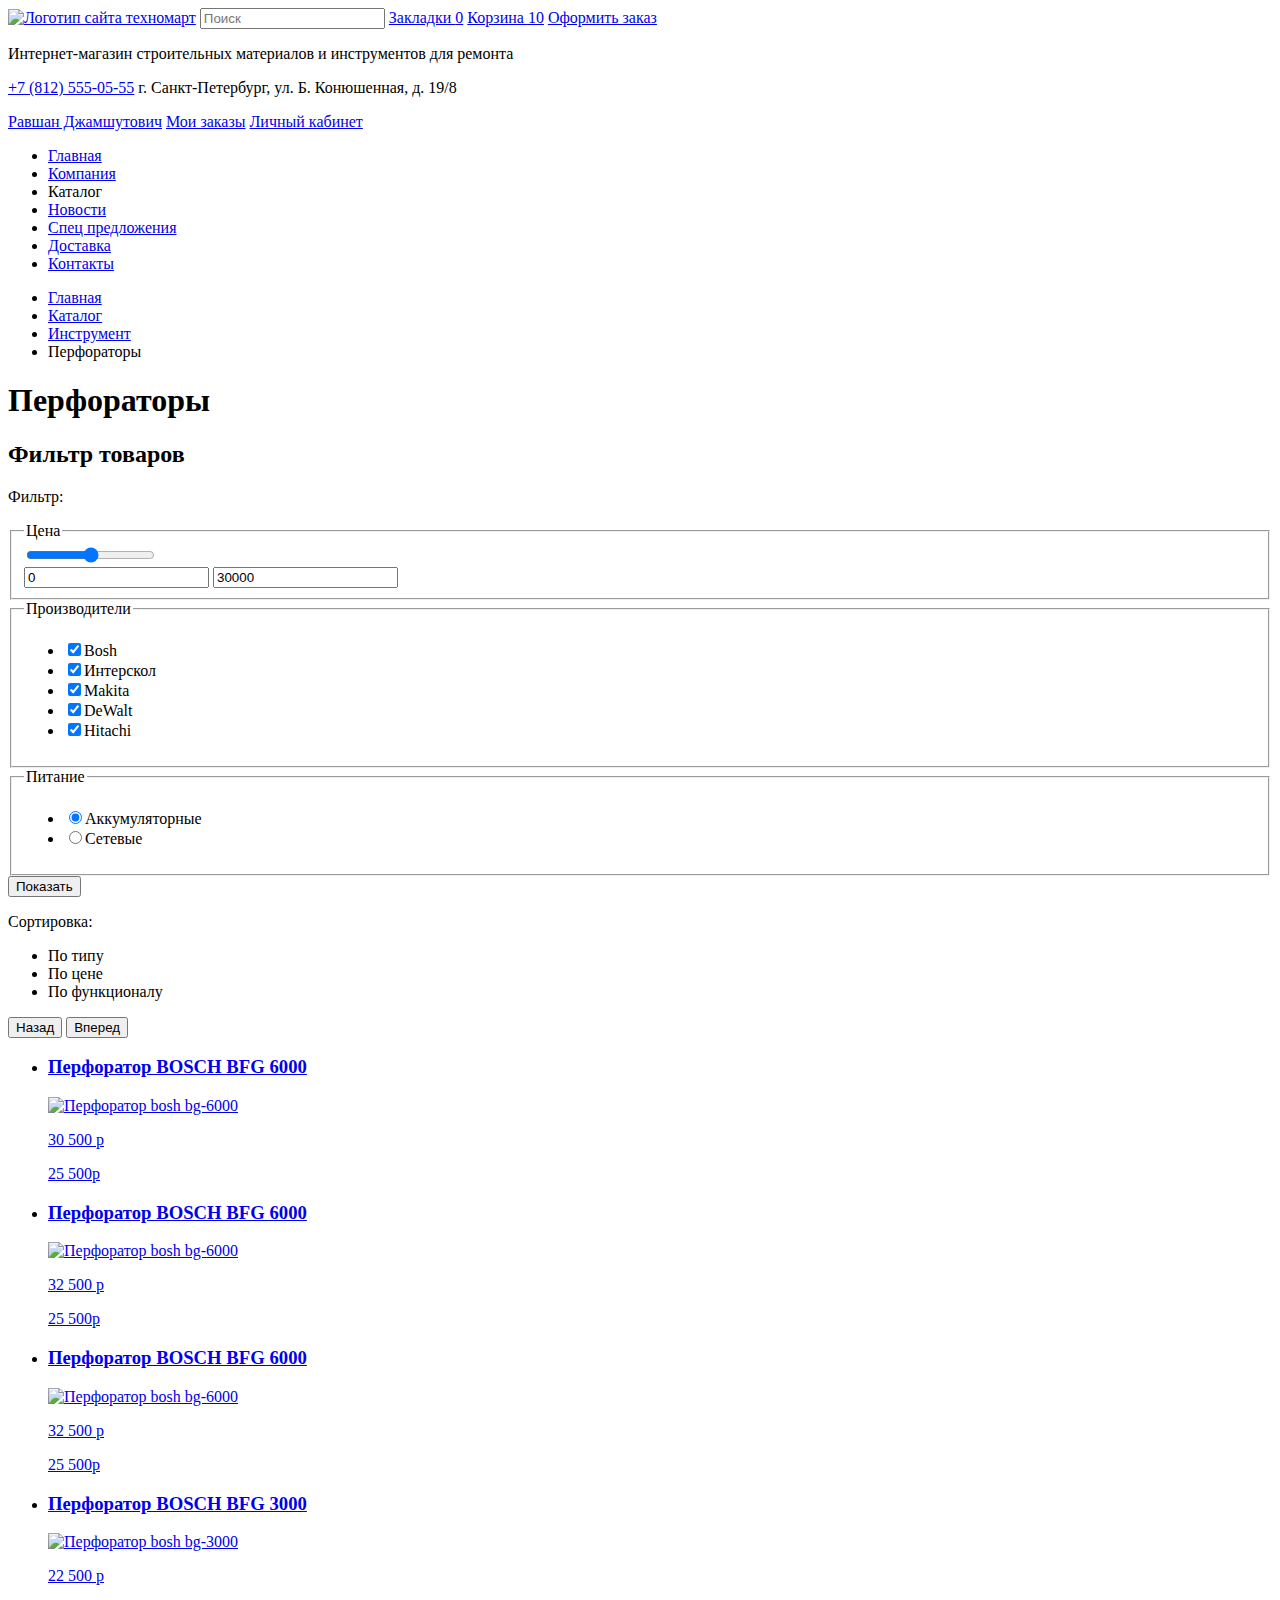
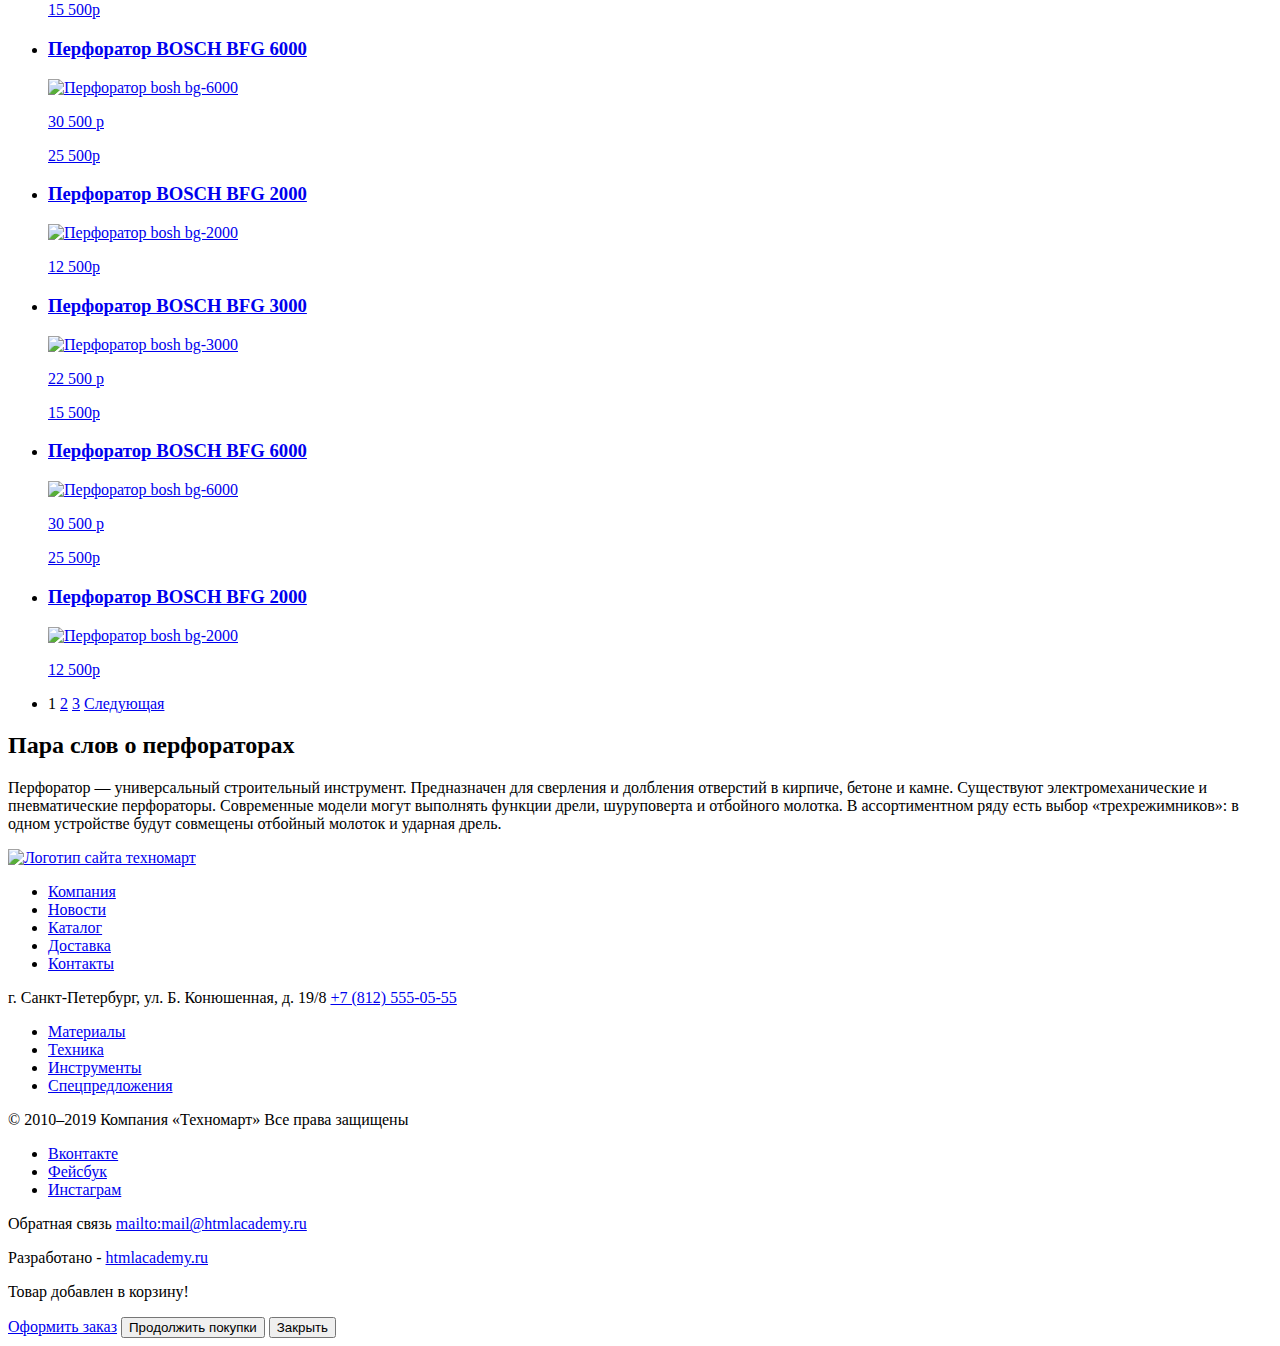
==== catalog.html @ 51dee020 "Разметка каталога" ====
<!DOCTYPE html>
<html lang="ru">
  <head>
    <meta charset="utf-8">
    <title>HTML Academy: Техномарт</title>
  </head>
  <body>
    <header class="page-header">
      <div class="header-top">
        <a class="header-logo" href="index.html"><img src="#" width="108" height="18" alt="Логотип сайта техномарт"></a>
        <input type="text" name="search" placeholder="Поиск">
        <a href="#">Закладки <span>0</span></a>
        <a href="№">Корзина <span>10</span></a>
        <a href="#">Оформить заказ</a>
      </div>
      <div class="header-middle">
        <p class="header-title">Интернет-магазин строительных материалов и инструментов для ремонта</p>
        <p class="contacts-header">
          <a class="contacts-link" href="tel:+78125550555">+7 (812) 555-05-55</a>
          г. Санкт-Петербург, ул. Б. Конюшенная, д. 19/8
        </p>
        <p>
        <a class="btn sign-up" href="#">Равшан Джамшутович</a>
        <a href="#">Мои заказы</a>
        <a href="#">Личный кабинет</a>
        </p>

      </div>
      <div class="header-bottom">
        <nav class="main-nav">
          <ul class="site-navigation">
            <li class="site-navigation-item">
              <a class="site-navigation-link" href="index.html">Главная</a>
            </li>
            <li class="site-navigation-item">
              <a class="site-navigation-link" href="#">Компания</a>
            </li>
            <li class="site-navigation-item">
              <a class="site-navigation-link">Каталог</a>
            </li>
            <li class="site-navigation-item">
              <a class="site-navigation-link" href="#">Новости</a>
            </li>
            <li class="site-navigation-item">
              <a class="site-navigation-link" href="#">Спец предложения</a>
            </li>
            <li class="site-navigation-item">
              <a class="site-navigation-link" href="#">Доставка</a>
            </li>
            <li class="site-navigation-item">
              <a class="site-navigation-link" href="#">Контакты</a>
            </li>
          </ul>
        </nav>
      </div>

    </header>
    <main>
        <ul class="breadcrumbs">
            <li class="breadcrumbs-item">
                <a class="breadcrumbs-link" href="index.html">Главная</a>
            </li>
            <li class="breadcrumbs-item">
                <a class="breadcrumbs-link" href="#">Каталог</a>
            </li>
            <li class="breadcrumbs-item">
                <a class="breadcrumbs-link" href="#">Инструмент</a>
            </li>
            <li class="breadcrumbs-item">
                <a class="breadcrumbs-link">Перфораторы</a>
            </li>
        </ul>
        <h1>Перфораторы</h1>
        <section class="filtr">
            <h2 class="visually-hidden">Фильтр товаров</h2>
            <form action="https://echo.htmlacademy.ru/" method="POST">
                <p class="filtr-title">Фильтр:</p>
                <fieldset>
                    <legend>Цена</legend>
                    <input type="range">
                    <div class="price-control">
                    <input type="text" name="min-price" value="0">
                    <input type="text" name="max-price" value="30000">
                    </div>
                </fieldset>
                <fieldset>
                    <legend>Производители</legend>
                    <ul>
                        <li>
                            <label><input type="checkbox" name="Bosh" checked>Bosh</label>
                        </li>
                        <li>
                            <label><input type="checkbox" name="Интерскол" checked>Интерскол</label>
                        </li>
                        <li>
                            <label><input type="checkbox" name="Makita" checked>Makita</label>
                        </li>
                        <li>
                            <label><input type="checkbox" name="Dewalt" checked>DeWalt</label>
                        </li>
                        <li>
                            <label><input type="checkbox" name="Hitachi" checked>Hitachi</label>
                        </li>
                    </ul>
                </fieldset>
                <fieldset>
                    <legend>Питание</legend>
                    <ul>
                        <li>
                            <label><input type="radio" name="power-group" checked>Аккумуляторные</label>
                        </li>
                        <li>
                            <label><input type="radio" name="power-group">Сетевые</label>
                        </li>
                    </ul>
                </fieldset>
                <button type="submit">Показать</button>
            </form>

        </section>
        <div class="sort">
            <p>Сортировка:</p>
            <ul class="sort-list">
                <li class="sort-item">По типу</li>
                <li class="sort-item">По цене</li>
                <li class="sort-item">По функционалу</li>
            </ul>
            <button type="button">Назад</button>
            <button type="button">Вперед</button>
        </div>
        <section>
            <ul class="catalog-list">
                <li class="catalog-item">
                  <a class="catalog-link" href="#">
                    <h3 class="catalog-title">Перфоратор BOSCH BFG 6000</h3>
                    <img src="https://via.placeholder.com/150x100" alt="Перфоратор bosh bg-6000">
                    <p class="old-price">30 500 р</p>
                    <p class="new-price">25 500р</p>
                  </a>
                </li>
                <li class="catalog-item">
                    <a class="catalog-link" href="#">
                      <h3 class="catalog-title">Перфоратор BOSCH BFG 6000</h3>
                      <img src="https://via.placeholder.com/150x100" alt="Перфоратор bosh bg-6000">
                      <p class="old-price">32 500 р</p>
                      <p class="new-price">25 500р</p>
                    </a>
                  </li>
                  <li class="catalog-item">
                    <a class="catalog-link" href="#">
                      <h3 class="catalog-title">Перфоратор BOSCH BFG 6000</h3>
                      <img src="https://via.placeholder.com/150x100" alt="Перфоратор bosh bg-6000">
                      <p class="old-price">32 500 р</p>
                      <p class="new-price">25 500р</p>
                    </a>
                  </li>
                  <li class="catalog-item">
                    <a class="catalog-link" href="#">
                      <h3 class="catalog-title">Перфоратор BOSCH BFG 3000</h3>
                      <img src="https://via.placeholder.com/150x100" alt="Перфоратор bosh bg-3000">
                      <p class="old-price">22 500 р</p>
                      <p class="new-price">15 500р</p>
                    </a>
                  </li>
                  <li class="catalog-item">
                    <a class="catalog-link" href="#">
                      <h3 class="catalog-title">Перфоратор BOSCH BFG 6000</h3>
                      <img src="https://via.placeholder.com/150x100" alt="Перфоратор bosh bg-6000">
                      <p class="old-price">30 500 р</p>
                      <p class="new-price">25 500р</p>
                    </a>
                  </li>
                  <li class="catalog-item">
                    <a class="catalog-link" href="#">
                      <h3 class="catalog-title">Перфоратор BOSCH BFG 2000</h3>
                      <img src="https://via.placeholder.com/150x100" alt="Перфоратор bosh bg-2000">
                      <p class="old-price"></p>
                      <p class="new-price">12 500р</p>
                    </a>
                  </li>
                  <li class="catalog-item">
                    <a class="catalog-link" href="#">
                      <h3 class="catalog-title">Перфоратор BOSCH BFG 3000</h3>
                      <img src="https://via.placeholder.com/150x100" alt="Перфоратор bosh bg-3000">
                      <p class="old-price">22 500 р</p>
                      <p class="new-price">15 500р</p>
                    </a>
                  </li>
                  <li class="catalog-item">
                    <a class="catalog-link" href="#">
                      <h3 class="catalog-title">Перфоратор BOSCH BFG 6000</h3>
                      <img src="https://via.placeholder.com/150x100" alt="Перфоратор bosh bg-6000">
                      <p class="old-price">30 500 р</p>
                      <p class="new-price">25 500р</p>
                    </a>
                  </li>
                  <li class="catalog-item">
                    <a class="catalog-link" href="#">
                      <h3 class="catalog-title">Перфоратор BOSCH BFG 2000</h3>
                      <img src="https://via.placeholder.com/150x100" alt="Перфоратор bosh bg-2000">
                      <p class="old-price"></p>
                      <p class="new-price">12 500р</p>
                    </a>
                  </li>
            </ul>
            <ul class="catalog-nav">
                <li class="catalog-nav-item">
                    <a class="catalog-nav-link">1</a>
                    <a class="catalog-nav-link" href="#">2</a>
                    <a class="catalog-nav-link" href="#">3</a>
                    <a class="catalog-nav-link" href="#">Следующая</a>
                </li>

            </ul>
        </section>
        <article>
            <h2>Пара слов о перфораторах</h2>
            <p>
              Перфоратор — универсальный строительный инструмент. Предназначен для сверления и долбления отверстий в кирпиче, бетоне и камне.
              Существуют электромеханические и пневматические перфораторы. Современные модели могут выполнять функции дрели, шуруповерта и отбойного молотка. 
              В ассортиментном ряду есть выбор «трехрежимников»: в одном устройстве будут совмещены отбойный молоток и ударная дрель.
            </p>
        </article>
    </main>
    <footer>
        <div class="footer-top">
          <a class="footer-logo" href="index.html"><img src="#" width="108" height="18" alt="Логотип сайта техномарт"></a>
          <ul class="footer-links">
            <li class="footer-top-item">
              <a href="#">Компания</a>
            </li>
            <li class="footer-top-item">
              <a href="#">Новости</a>
            </li>
            <li class="footer-top-item">
              <a href="#">Каталог</a>
            </li>
            <li class="footer-top-item">
              <a href="#">Доставка</a>
            </li>
            <li class="footer-top-item">
              <a href="#">Контакты</a>
            </li>
          </ul>
        </div>
        <div class="footer-middle">
          <p class="contacts-footer">
            г. Санкт-Петербург, ул. Б. Конюшенная, д. 19/8 
            <a href="tel:+78125550555">+7 (812) 555-05-55</a>
          </p>
          <ul class="footer-links">
            <li class="footer-middle-item">
              <a href="#">Материалы</a>
            </li>
            <li class="footer-middle-item">
              <a href="#">Техника</a>
            </li>
            <li class="footer-middle-item">
              <a href="#">Инструменты</a>
            </li>
            <li class="footer-middle-item">
              <a href="#">Спецпредложения</a>
            </li>
          </ul>
  
        </div>
       
        <div class="footer-bottom">
          <p class="copy">
            © 2010–2019 Компания «Техномарт» Все права защищены
          </p>
          <ul class="footer-social">
            <li class="social-list">
              <a href="#" class="social-link">Вконтакте</a>
            </li>
            <li class="social-list">
              <a href="#" class="social-link">Фейсбук</a>
            </li>
            <li class="social-list">
              <a href="#" class="social-link">Инстаграм</a>
            </li>
  
          </ul>
          <p>
            Обратная связь 
            <a href="mailto:mail@htmlacademy.ru">mailto:mail@htmlacademy.ru</a>
          </p>
          <p>Разработано -
            <a href="https://htmlacademy.ru/intensive/htmlcss">htmlacademy.ru</a>
          </p>
        </div>
  
      </footer>
      <section>
          <p>Товар добавлен в корзину!</p>
          <a href="#">Оформить заказ</a>
          <button type="button">Продолжить покупки</button>
          <button type="button">Закрыть</button>
      </section>
      </body>
  </html>
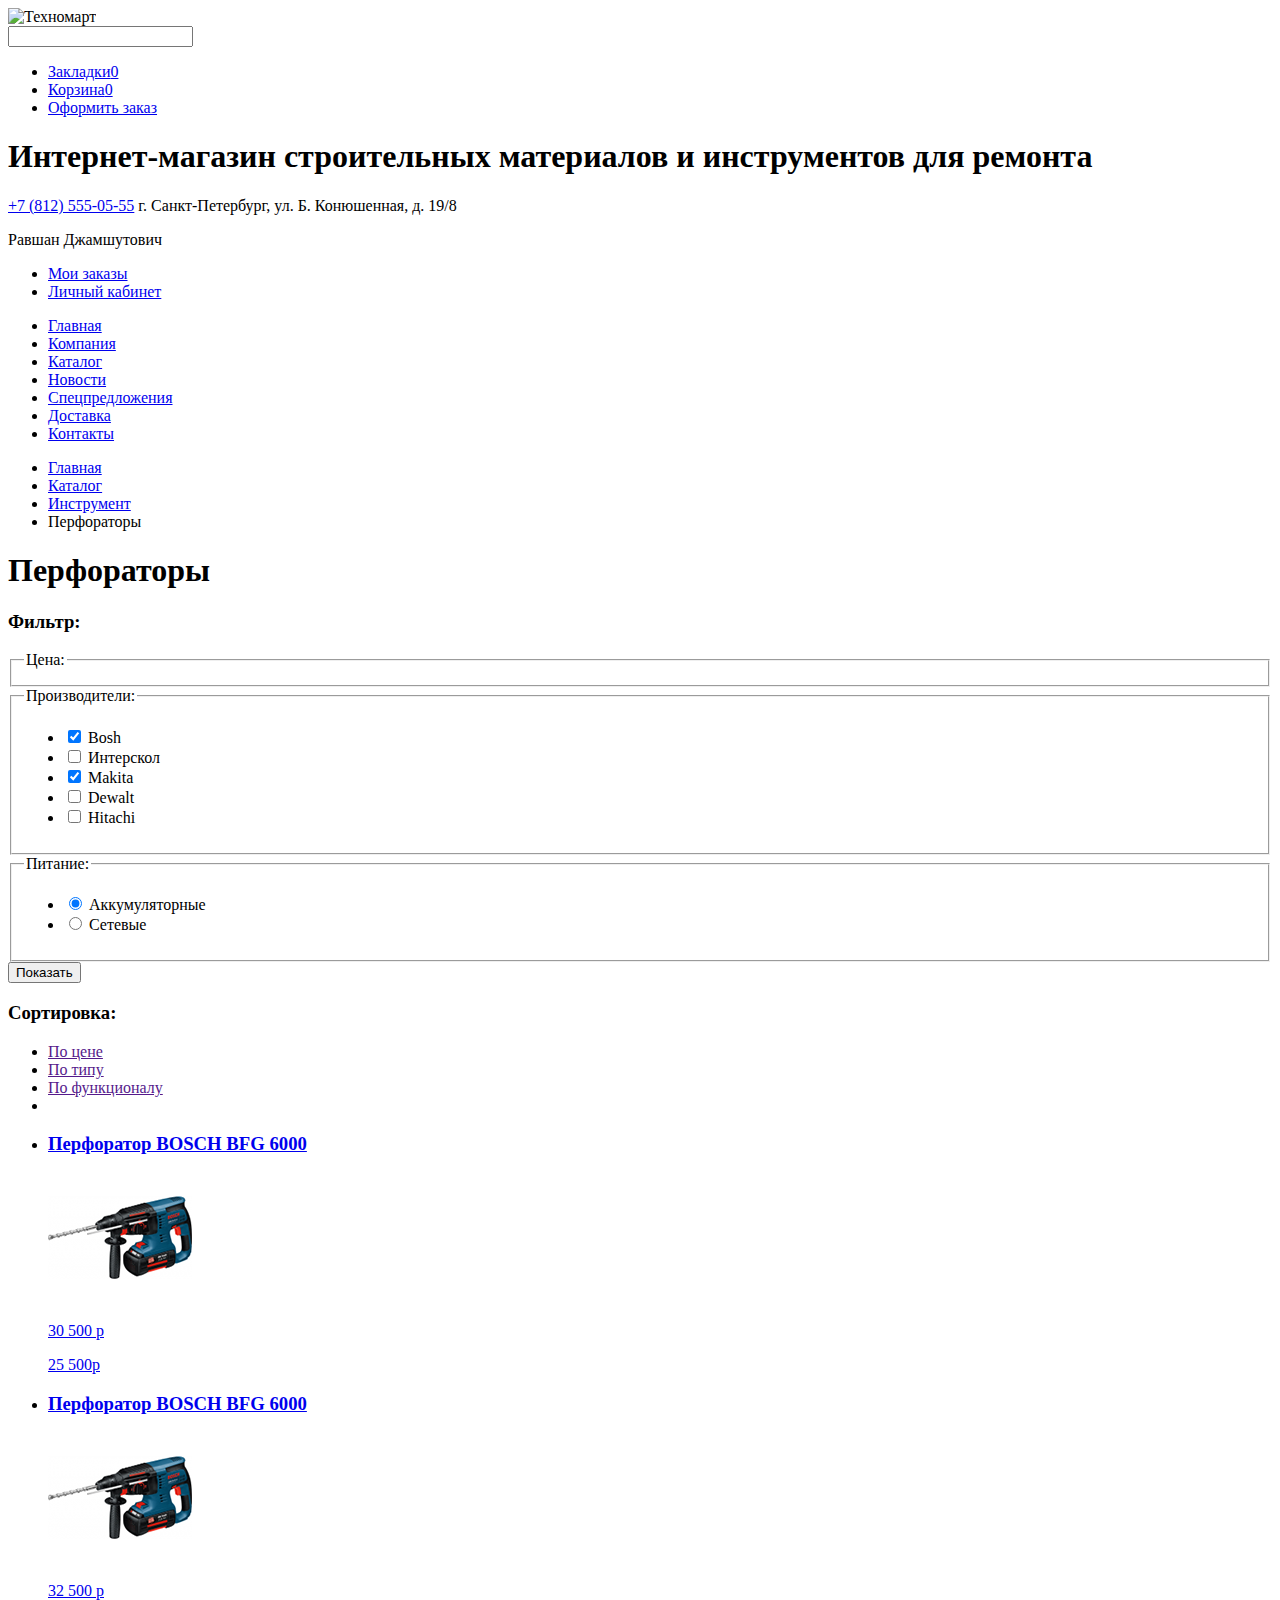
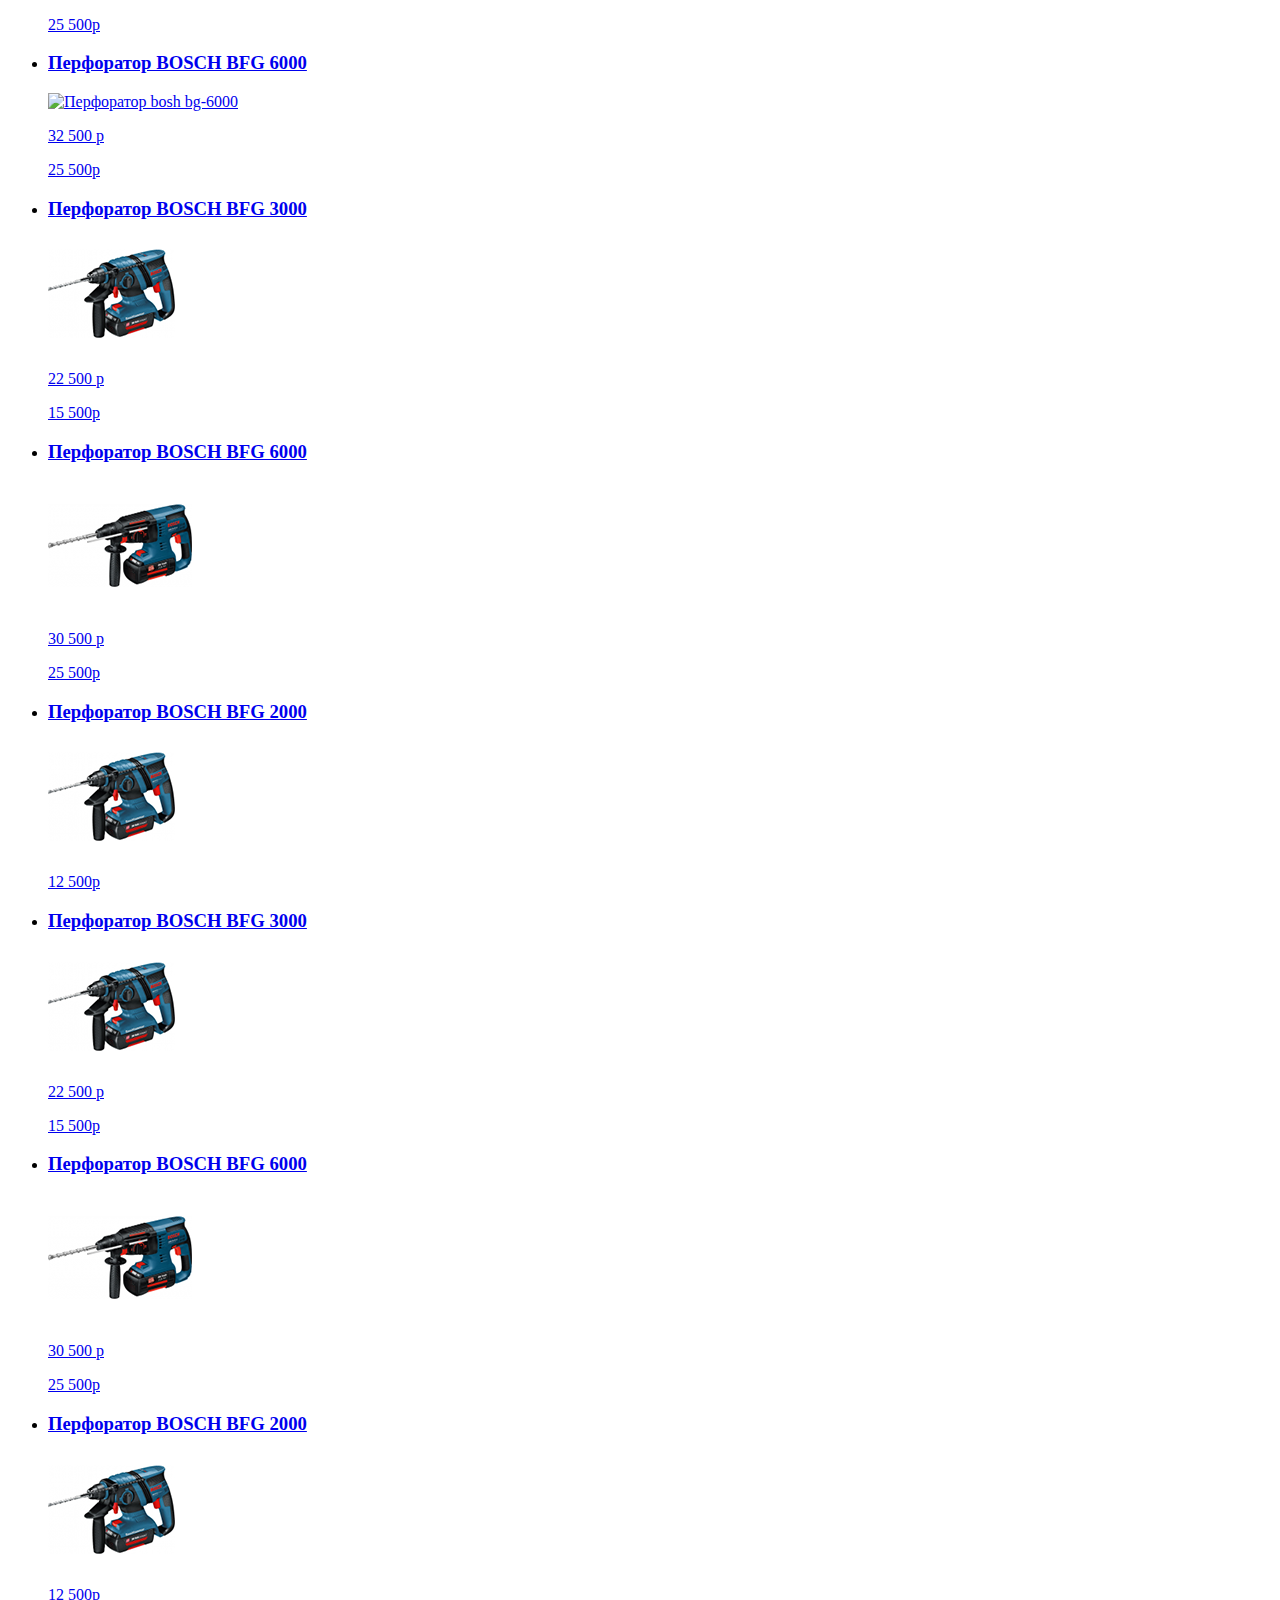
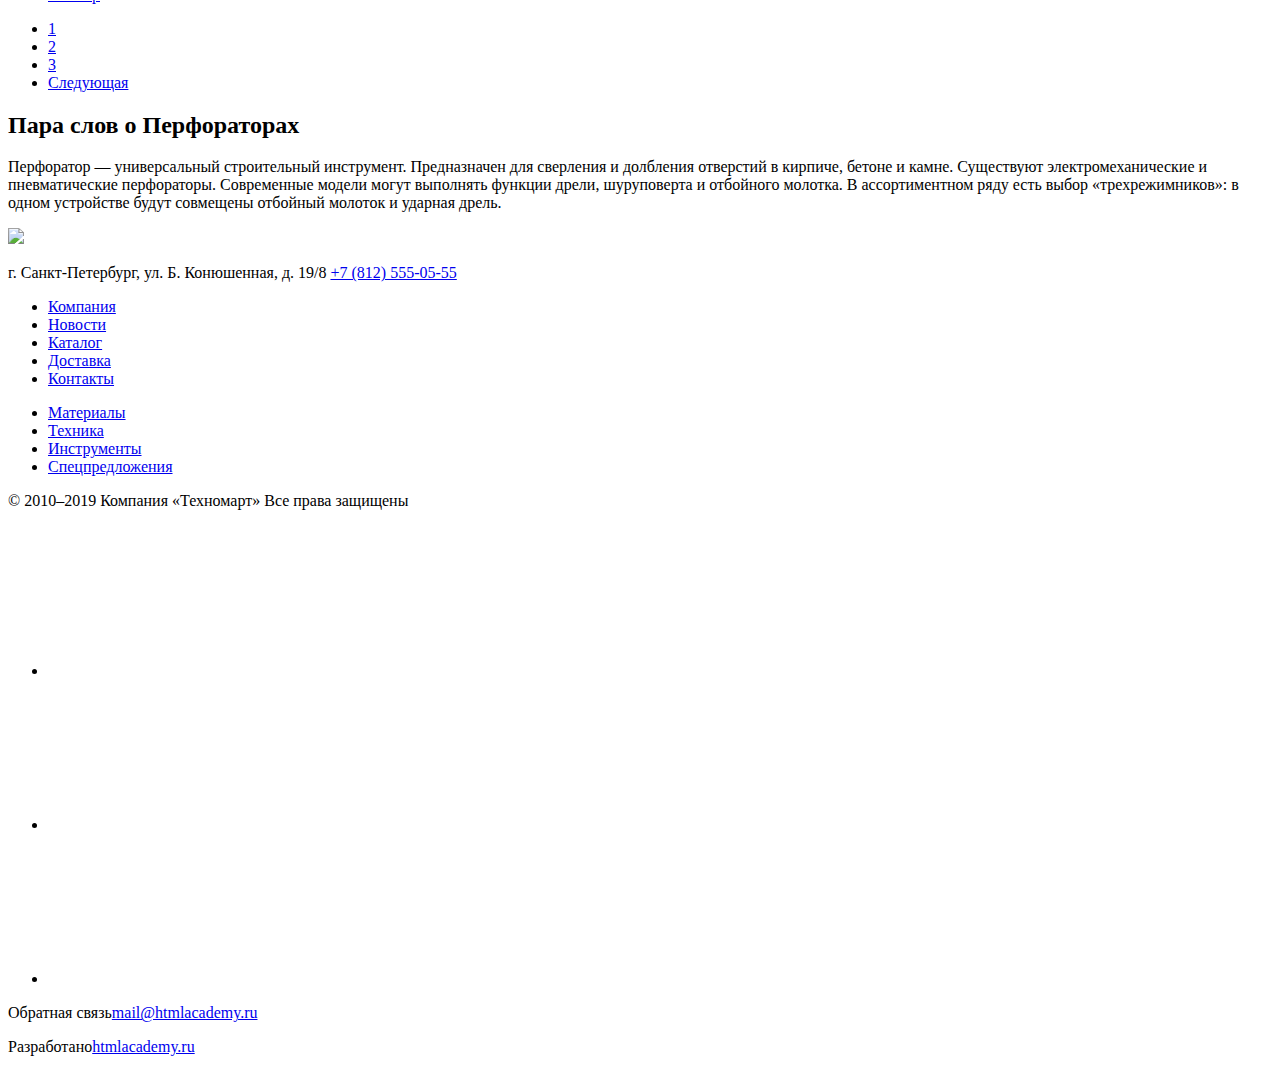
==== commit 830ab7db: "контентные изображения" ====
--- a/catalog.html
+++ b/catalog.html
@@ -2,59 +2,93 @@
 <html lang="ru">
   <head>
     <meta charset="utf-8">
+    <meta http-equiv="X-UA-Compatible" content="IE=edge">
+    <meta name="viewport" content="width=device-width, initial-scale=1.0">
+    <link rel="icon" href="favicon.ico"><!-- 32×32 -->
+    <link rel="icon" href="img/icon.svg" type="image/svg+xml">
+    <link rel="apple-touch-icon" href="img/icon-180.png"><!-- 180×180 -->
+    <link rel="manifest" href="manifest.webmanifest">
     <title>HTML Academy: Техномарт</title>
   </head>
   <body>
-    <header class="page-header">
-      <div class="header-top">
-        <a class="header-logo" href="index.html"><img src="#" width="108" height="18" alt="Логотип сайта техномарт"></a>
-        <input type="text" name="search" placeholder="Поиск">
-        <a href="#">Закладки <span>0</span></a>
-        <a href="№">Корзина <span>10</span></a>
-        <a href="#">Оформить заказ</a>
-      </div>
-      <div class="header-middle">
-        <p class="header-title">Интернет-магазин строительных материалов и инструментов для ремонта</p>
-        <p class="contacts-header">
-          <a class="contacts-link" href="tel:+78125550555">+7 (812) 555-05-55</a>
-          г. Санкт-Петербург, ул. Б. Конюшенная, д. 19/8
-        </p>
-        <p>
-        <a class="btn sign-up" href="#">Равшан Джамшутович</a>
-        <a href="#">Мои заказы</a>
-        <a href="#">Личный кабинет</a>
-        </p>
-
-      </div>
-      <div class="header-bottom">
-        <nav class="main-nav">
-          <ul class="site-navigation">
-            <li class="site-navigation-item">
-              <a class="site-navigation-link" href="index.html">Главная</a>
-            </li>
-            <li class="site-navigation-item">
-              <a class="site-navigation-link" href="#">Компания</a>
-            </li>
-            <li class="site-navigation-item">
-              <a class="site-navigation-link">Каталог</a>
-            </li>
-            <li class="site-navigation-item">
-              <a class="site-navigation-link" href="#">Новости</a>
-            </li>
-            <li class="site-navigation-item">
-              <a class="site-navigation-link" href="#">Спец предложения</a>
-            </li>
-            <li class="site-navigation-item">
-              <a class="site-navigation-link" href="#">Доставка</a>
-            </li>
-            <li class="site-navigation-item">
-              <a class="site-navigation-link" href="#">Контакты</a>
+    <header class="header">
+        <!-- Top -->
+        <div class="header-top">
+          <!-- Logo -->
+          <a class="logo" aria-label="Техномарт" title="Техномарт">
+            <img class="logo-image" src="#" alt="Техномарт" width="108" height="18">
+          </a>
+          <!-- Form -->
+          <form action="#" class="header-search">
+            <label class="header-search-label" for="#"></label>
+            <input type="search" name="query" id="#" required class="header-search-field">
+          </form>
+          <!-- User-action-list -->
+          <ul class="action">
+            <li class="action-item">
+              <a href="#" class="action-link">Закладки<span>0</span></a>
+            </li>
+            <li class="action-item">
+              <a href="#" class="action-link">Корзина<span>0</span></a>
+            </li>
+            <li class="action-item">
+              <a href="#" class="action-link button">Оформить заказ</a>
+            </li>
+          </ul>
+        </div>
+        <!-- /Top -->
+        <div class="header-middle">
+          <!-- Page title -->
+          <h1 class="site-title">Интернет-магазин строительных материалов и инструментов для ремонта</h1>
+          <!-- Information-->
+          <p class="header-info">
+            <a href="tel:+78125550555" class="header-phone">+7 (812) 555-05-55</a>
+            г. Санкт-Петербург, ул. Б. Конюшенная, д. 19/8
+          </p>
+          <!-- User -->
+          <div class="user">
+            <div class="user-info">
+                <a href="#" class="user-info__link user-info-about">
+                <!-- Иконка пользователя -->
+                </a>
+                Равшан Джамшутович
+                <a href="#" class="user-info__link user-info-exit">
+                    <!-- Иконка выхода -->
+                </a>
+            </div>
+            <ul class="user-points">
+                <li class="user-points-item"><a href="#" class="user-points-link">Мои заказы</a></li>
+                <li class="user-points-item"><a href="#" class="user-points-link">Личный кабинет</a></li>
+            </ul>
+          </div>
+        </div>
+        <!-- Menu -->
+        <nav class="nav">
+          <ul class="menu">
+            <li class="menu-item">
+              <a href="#" class="menu-link">Главная</a>
+            </li>
+            <li class="menu-item">
+              <a href="#" class="menu-link">Компания</a>
+            </li>
+            <li class="menu-item">
+              <a href="#" class="menu-link">Каталог</a>
+            </li>
+            <li class="menu-item">
+              <a href="#" class="menu-link">Новости</a>
+            </li>
+            <li class="menu-item">
+              <a href="#" class="menu-link">Спецпредложения</a>
+            </li>
+            <li class="menu-item">
+              <a href="#" class="menu-link">Доставка</a>
+            </li>
+            <li class="menu-item">
+              <a href="#" class="menu-link">Контакты</a>
             </li>
           </ul>
         </nav>
-      </div>
-
-    </header>
+      </header>
     <main>
         <ul class="breadcrumbs">
             <li class="breadcrumbs-item">
@@ -70,70 +104,108 @@
                 <a class="breadcrumbs-link">Перфораторы</a>
             </li>
         </ul>
-        <h1>Перфораторы</h1>
-        <section class="filtr">
-            <h2 class="visually-hidden">Фильтр товаров</h2>
-            <form action="https://echo.htmlacademy.ru/" method="POST">
-                <p class="filtr-title">Фильтр:</p>
-                <fieldset>
-                    <legend>Цена</legend>
-                    <input type="range">
-                    <div class="price-control">
-                    <input type="text" name="min-price" value="0">
-                    <input type="text" name="max-price" value="30000">
-                    </div>
-                </fieldset>
-                <fieldset>
-                    <legend>Производители</legend>
-                    <ul>
-                        <li>
-                            <label><input type="checkbox" name="Bosh" checked>Bosh</label>
+        <h1 class="page-title">Перфораторы</h1>
+        <!-- Catalog -->
+         
+        <section class="catalog">
+            <!-- left column -->
+           <div class="catalog-column-filter">
+                <h3 class="filter-title">Фильтр:</h3>
+                <form action="#" class="filter-form">
+                    <fieldset class="filter-fieldset">
+                        <legend class="filter-legend">Цена:</legend>
+                        <!-- Тут будет лок слайдера цены -->
+                        
+                    </fieldset>
+                    <fieldset class="filter-fieldset">
+                        <legend class="filter-legend">Производители:</legend>
+                        <ul class="filter-list">
+                            <li class="fikter-list-item">
+                                <label class="filter-label">
+                                    <span class="filter-checkbox"></span>
+                                    <input type="checkbox" name="Bosh" class="visually-hidden" checked>
+                                    Bosh
+                                </label>
+                            </li>
+                            <li class="fikter-list-item">
+                                <label class="filter-label">
+                                    <span class="filter-checkbox"></span>
+                                    <input type="checkbox" name="Interskol" class="visually-hidden">
+                                    Интерскол
+                                </label>
+                            </li>
+                            <li class="fikter-list-item">
+                                <label class="filter-label">
+                                    <span class="filter-checkbox"></span>
+                                    <input type="checkbox" name="Makita" class="visually-hidden" checked>
+                                    Makita
+                                </label>
+                            </li>
+                            <li class="fikter-list-item">
+                                <label class="filter-label">
+                                    <span class="filter-checkbox"></span>
+                                    <input type="checkbox" name="Dewalt" class="visually-hidden">
+                                    Dewalt
+                                </label>
+                            </li>
+                            <li class="filter-list-item">
+                                <label class="filter-label">
+                                    <span class="filter-checkbox"></span>
+                                    <input type="checkbox" name="Hitachi" class="visually-hidden">
+                                    Hitachi
+                                </label>
+                            </li>
+                        </ul>
+                    </fieldset>
+                    <fieldset class="filter-fieldset">
+                        <legend class="filter-legend">Питание:</legend>
+                        <ul class="filter-list">
+                            <li class="filter-list-item">
+                                <label class="filter-label">
+                                    <span class="filter-radio"></span>
+                                    <input type="radio" name="#" id="#" class="visually-hidden" checked>
+                                    Аккумуляторные
+                                </label>
+                            </li>
+                            <li class="filter-list-item">
+                                <label class="filter-label">
+                                    <span class="filter-radio"></span>
+                                    <input type="radio" name="#" id="#" class="visually-hidden">
+                                    Сетевые
+                                </label>
+                            </li>
+                        </ul>
+                    </fieldset>
+                    <button type="submit" class="filter-button">Показать</button>
+                </form>
+           </div>
+           <!-- Right -->
+           <div class="catalog-column">
+                <div class="sort">
+                    <!-- sort -->
+                    <h3 class="catalog-title">Сортировка:</h3>
+                    <ul class="sort-list">
+                        <li class="sort-item">
+                            <a href="" class="sort-link sort-link-active">По цене</a>
                         </li>
-                        <li>
-                            <label><input type="checkbox" name="Интерскол" checked>Интерскол</label>
+                        <li class="sort-item">
+                            <a href="" class="sort-link">По типу</a>
                         </li>
-                        <li>
-                            <label><input type="checkbox" name="Makita" checked>Makita</label>
+                        <li class="sort-item">
+                            <a href="" class="sort-link">По функционалу</a>
                         </li>
-                        <li>
-                            <label><input type="checkbox" name="Dewalt" checked>DeWalt</label>
-                        </li>
-                        <li>
-                            <label><input type="checkbox" name="Hitachi" checked>Hitachi</label>
+                        <li class="sort-item sort-types">
+                            <a href="#" class="sort-types-link sort-types-link-active"></a>
+                            <a href="#" class="sort-types-link"></a>
                         </li>
                     </ul>
-                </fieldset>
-                <fieldset>
-                    <legend>Питание</legend>
-                    <ul>
-                        <li>
-                            <label><input type="radio" name="power-group" checked>Аккумуляторные</label>
-                        </li>
-                        <li>
-                            <label><input type="radio" name="power-group">Сетевые</label>
-                        </li>
-                    </ul>
-                </fieldset>
-                <button type="submit">Показать</button>
-            </form>
-
-        </section>
-        <div class="sort">
-            <p>Сортировка:</p>
-            <ul class="sort-list">
-                <li class="sort-item">По типу</li>
-                <li class="sort-item">По цене</li>
-                <li class="sort-item">По функционалу</li>
-            </ul>
-            <button type="button">Назад</button>
-            <button type="button">Вперед</button>
-        </div>
-        <section>
+                </div>
+            <!-- List -->
             <ul class="catalog-list">
                 <li class="catalog-item">
                   <a class="catalog-link" href="#">
                     <h3 class="catalog-title">Перфоратор BOSCH BFG 6000</h3>
-                    <img src="https://via.placeholder.com/150x100" alt="Перфоратор bosh bg-6000">
+                    <img src="img/Object.png" width="144" height="128" alt="Перфоратор bosh bg-6000">
                     <p class="old-price">30 500 р</p>
                     <p class="new-price">25 500р</p>
                   </a>
@@ -141,7 +213,7 @@
                 <li class="catalog-item">
                     <a class="catalog-link" href="#">
                       <h3 class="catalog-title">Перфоратор BOSCH BFG 6000</h3>
-                      <img src="https://via.placeholder.com/150x100" alt="Перфоратор bosh bg-6000">
+                      <img src="img/Object.png" width="144" height="128" alt="Перфоратор bosh bg-6000">
                       <p class="old-price">32 500 р</p>
                       <p class="new-price">25 500р</p>
                     </a>
@@ -149,7 +221,7 @@
                   <li class="catalog-item">
                     <a class="catalog-link" href="#">
                       <h3 class="catalog-title">Перфоратор BOSCH BFG 6000</h3>
-                      <img src="https://via.placeholder.com/150x100" alt="Перфоратор bosh bg-6000">
+                      <img src="#"  alt="Перфоратор bosh bg-6000">
                       <p class="old-price">32 500 р</p>
                       <p class="new-price">25 500р</p>
                     </a>
@@ -157,7 +229,7 @@
                   <li class="catalog-item">
                     <a class="catalog-link" href="#">
                       <h3 class="catalog-title">Перфоратор BOSCH BFG 3000</h3>
-                      <img src="https://via.placeholder.com/150x100" alt="Перфоратор bosh bg-3000">
+                      <img src="img/Object-2.png" width="127" height="112"  alt="Перфоратор bosh bg-3000">
                       <p class="old-price">22 500 р</p>
                       <p class="new-price">15 500р</p>
                     </a>
@@ -165,7 +237,7 @@
                   <li class="catalog-item">
                     <a class="catalog-link" href="#">
                       <h3 class="catalog-title">Перфоратор BOSCH BFG 6000</h3>
-                      <img src="https://via.placeholder.com/150x100" alt="Перфоратор bosh bg-6000">
+                      <img src="img/Object.png" width="144" height="128" alt="Перфоратор bosh bg-6000">
                       <p class="old-price">30 500 р</p>
                       <p class="new-price">25 500р</p>
                     </a>
@@ -173,7 +245,7 @@
                   <li class="catalog-item">
                     <a class="catalog-link" href="#">
                       <h3 class="catalog-title">Перфоратор BOSCH BFG 2000</h3>
-                      <img src="https://via.placeholder.com/150x100" alt="Перфоратор bosh bg-2000">
+                      <img src="img/Object-2.png" width="127" height="112"  alt="Перфоратор bosh bg-2000">
                       <p class="old-price"></p>
                       <p class="new-price">12 500р</p>
                     </a>
@@ -181,7 +253,7 @@
                   <li class="catalog-item">
                     <a class="catalog-link" href="#">
                       <h3 class="catalog-title">Перфоратор BOSCH BFG 3000</h3>
-                      <img src="https://via.placeholder.com/150x100" alt="Перфоратор bosh bg-3000">
+                      <img src="img/Object-2.png" width="127" height="112"  alt="Перфоратор bosh bg-3000">
                       <p class="old-price">22 500 р</p>
                       <p class="new-price">15 500р</p>
                     </a>
@@ -189,7 +261,7 @@
                   <li class="catalog-item">
                     <a class="catalog-link" href="#">
                       <h3 class="catalog-title">Перфоратор BOSCH BFG 6000</h3>
-                      <img src="https://via.placeholder.com/150x100" alt="Перфоратор bosh bg-6000">
+                      <img src="img/Object.png" width="144" height="128" alt="Перфоратор bosh bg-6000">
                       <p class="old-price">30 500 р</p>
                       <p class="new-price">25 500р</p>
                     </a>
@@ -197,105 +269,78 @@
                   <li class="catalog-item">
                     <a class="catalog-link" href="#">
                       <h3 class="catalog-title">Перфоратор BOSCH BFG 2000</h3>
-                      <img src="https://via.placeholder.com/150x100" alt="Перфоратор bosh bg-2000">
+                      <img src="img/Object-2.png" width="127" height="112"  alt="Перфоратор bosh bg-2000">
                       <p class="old-price"></p>
                       <p class="new-price">12 500р</p>
                     </a>
                   </li>
             </ul>
-            <ul class="catalog-nav">
-                <li class="catalog-nav-item">
-                    <a class="catalog-nav-link">1</a>
-                    <a class="catalog-nav-link" href="#">2</a>
-                    <a class="catalog-nav-link" href="#">3</a>
-                    <a class="catalog-nav-link" href="#">Следующая</a>
+            <ul class="pagination">
+               <li class="pagination-item">
+                   <a href="#" class="pagination-link pagination-link-active">1</a>
+               </li>
+               <li class="pagination-item">
+                    <a href="#" class="pagination-link">2</a>
                 </li>
-
+                <li class="pagination-item">
+                    <a href="#" class="pagination-link">3</a>
+                </li>
+                <li class="pagination-item">
+                    <a href="#" class="pagination-link pagination-link-last">Следующая</a>
+                </li>
             </ul>
         </section>
-        <article>
-            <h2>Пара слов о перфораторах</h2>
-            <p>
-              Перфоратор — универсальный строительный инструмент. Предназначен для сверления и долбления отверстий в кирпиче, бетоне и камне.
-              Существуют электромеханические и пневматические перфораторы. Современные модели могут выполнять функции дрели, шуруповерта и отбойного молотка. 
-              В ассортиментном ряду есть выбор «трехрежимников»: в одном устройстве будут совмещены отбойный молоток и ударная дрель.
+        <section class="some-words">
+            <h2 class="some-words-title">Пара слов о Перфораторах</h2>
+            <p class="some-words-text">
+                Перфоратор — универсальный строительный инструмент. Предназначен для сверления и долбления отверстий в кирпиче, бетоне и камне.
+                Существуют электромеханические и пневматические перфораторы. Современные модели могут выполнять функции дрели, шуруповерта и отбойного молотка. 
+                В ассортиментном ряду есть выбор «трехрежимников»: в одном устройстве будут совмещены отбойный молоток и ударная дрель.
             </p>
-        </article>
+        </section>
     </main>
-    <footer>
-        <div class="footer-top">
-          <a class="footer-logo" href="index.html"><img src="#" width="108" height="18" alt="Логотип сайта техномарт"></a>
-          <ul class="footer-links">
-            <li class="footer-top-item">
-              <a href="#">Компания</a>
-            </li>
-            <li class="footer-top-item">
-              <a href="#">Новости</a>
-            </li>
-            <li class="footer-top-item">
-              <a href="#">Каталог</a>
-            </li>
-            <li class="footer-top-item">
-              <a href="#">Доставка</a>
-            </li>
-            <li class="footer-top-item">
-              <a href="#">Контакты</a>
-            </li>
-          </ul>
-        </div>
-        <div class="footer-middle">
-          <p class="contacts-footer">
-            г. Санкт-Петербург, ул. Б. Конюшенная, д. 19/8 
-            <a href="tel:+78125550555">+7 (812) 555-05-55</a>
-          </p>
-          <ul class="footer-links">
-            <li class="footer-middle-item">
-              <a href="#">Материалы</a>
-            </li>
-            <li class="footer-middle-item">
-              <a href="#">Техника</a>
-            </li>
-            <li class="footer-middle-item">
-              <a href="#">Инструменты</a>
-            </li>
-            <li class="footer-middle-item">
-              <a href="#">Спецпредложения</a>
-            </li>
-          </ul>
-  
-        </div>
-       
-        <div class="footer-bottom">
-          <p class="copy">
+    <footer class="footer">
+        <section class="footer-section footer-top">
+          <div class="footer-contacts">
+            <a href="#" class="logo">
+              <img class="logo-image" src="#">
+            </a> 
+            <p class="footer-address">
+              г. Санкт-Петербург, ул. Б. Конюшенная, д. 19/8 
+              <a href="tel:+78125550555" class="footer-phone">+7 (812) 555-05-55</a>
+            </p>
+          </div>
+          <nav class="footer-nav">
+            <ul class="footer-menu footer-menu-top">
+              <li class="footer-menu-item"><a href="#" class="footer-menu-link">Компания</a></li>
+              <li class="footer-menu-item"><a href="#" class="footer-menu-link">Новости</a></li>
+              <li class="footer-menu-item"><a href="#" class="footer-menu-link">Каталог</a></li>
+              <li class="footer-menu-item"><a href="#" class="footer-menu-link">Доставка</a></li>
+              <li class="footer-menu-item"><a href="#" class="footer-menu-link">Контакты</a></li>
+            </ul>
+            <ul class="footer-menu footer-menu-bottom">
+              <li class="footer-menu-item"><a href="#" class="footer-menu-link">Материалы</a></li>
+              <li class="footer-menu-item"><a href="#" class="footer-menu-link">Техника</a></li>
+              <li class="footer-menu-item"><a href="#" class="footer-menu-link">Инструменты</a></li>
+              <li class="footer-menu-item"><a href="#" class="footer-menu-link">Спецпредложения</a></li>
+            </ul>
+          </nav>
+        </section>
+        <section class="footer-section footer-bottom">
+          <p class="footer-copyright">
             © 2010–2019 Компания «Техномарт» Все права защищены
           </p>
-          <ul class="footer-social">
-            <li class="social-list">
-              <a href="#" class="social-link">Вконтакте</a>
-            </li>
-            <li class="social-list">
-              <a href="#" class="social-link">Фейсбук</a>
-            </li>
-            <li class="social-list">
-              <a href="#" class="social-link">Инстаграм</a>
-            </li>
-  
+          <ul class="social">
+            <li class="social-item"><a href="#" class="social-link"><svg class="social-ico"></svg></a></li>
+            <li class="social-item"><a href="#" class="social-link"><svg class="social-ico"></svg></a></li>
+            <li class="social-item"><a href="#" class="social-link"><svg class="social-ico"></svg></a></li>
           </ul>
-          <p>
-            Обратная связь 
-            <a href="mailto:mail@htmlacademy.ru">mailto:mail@htmlacademy.ru</a>
-          </p>
-          <p>Разработано -
-            <a href="https://htmlacademy.ru/intensive/htmlcss">htmlacademy.ru</a>
-          </p>
-        </div>
+          <div class="footer-info">
+            <p class="footer-info-item">Обратная связь<a href="mailto:mail@htmlacademy.ru" class="footer-info-link">mail@htmlacademy.ru</a></p>
+            <p class="footer-info-item">Разработано<a href="#" class="footer-info-link">htmlacademy.ru</a></p>
+          </div>
+        </section>
   
       </footer>
-      <section>
-          <p>Товар добавлен в корзину!</p>
-          <a href="#">Оформить заказ</a>
-          <button type="button">Продолжить покупки</button>
-          <button type="button">Закрыть</button>
-      </section>
       </body>
   </html>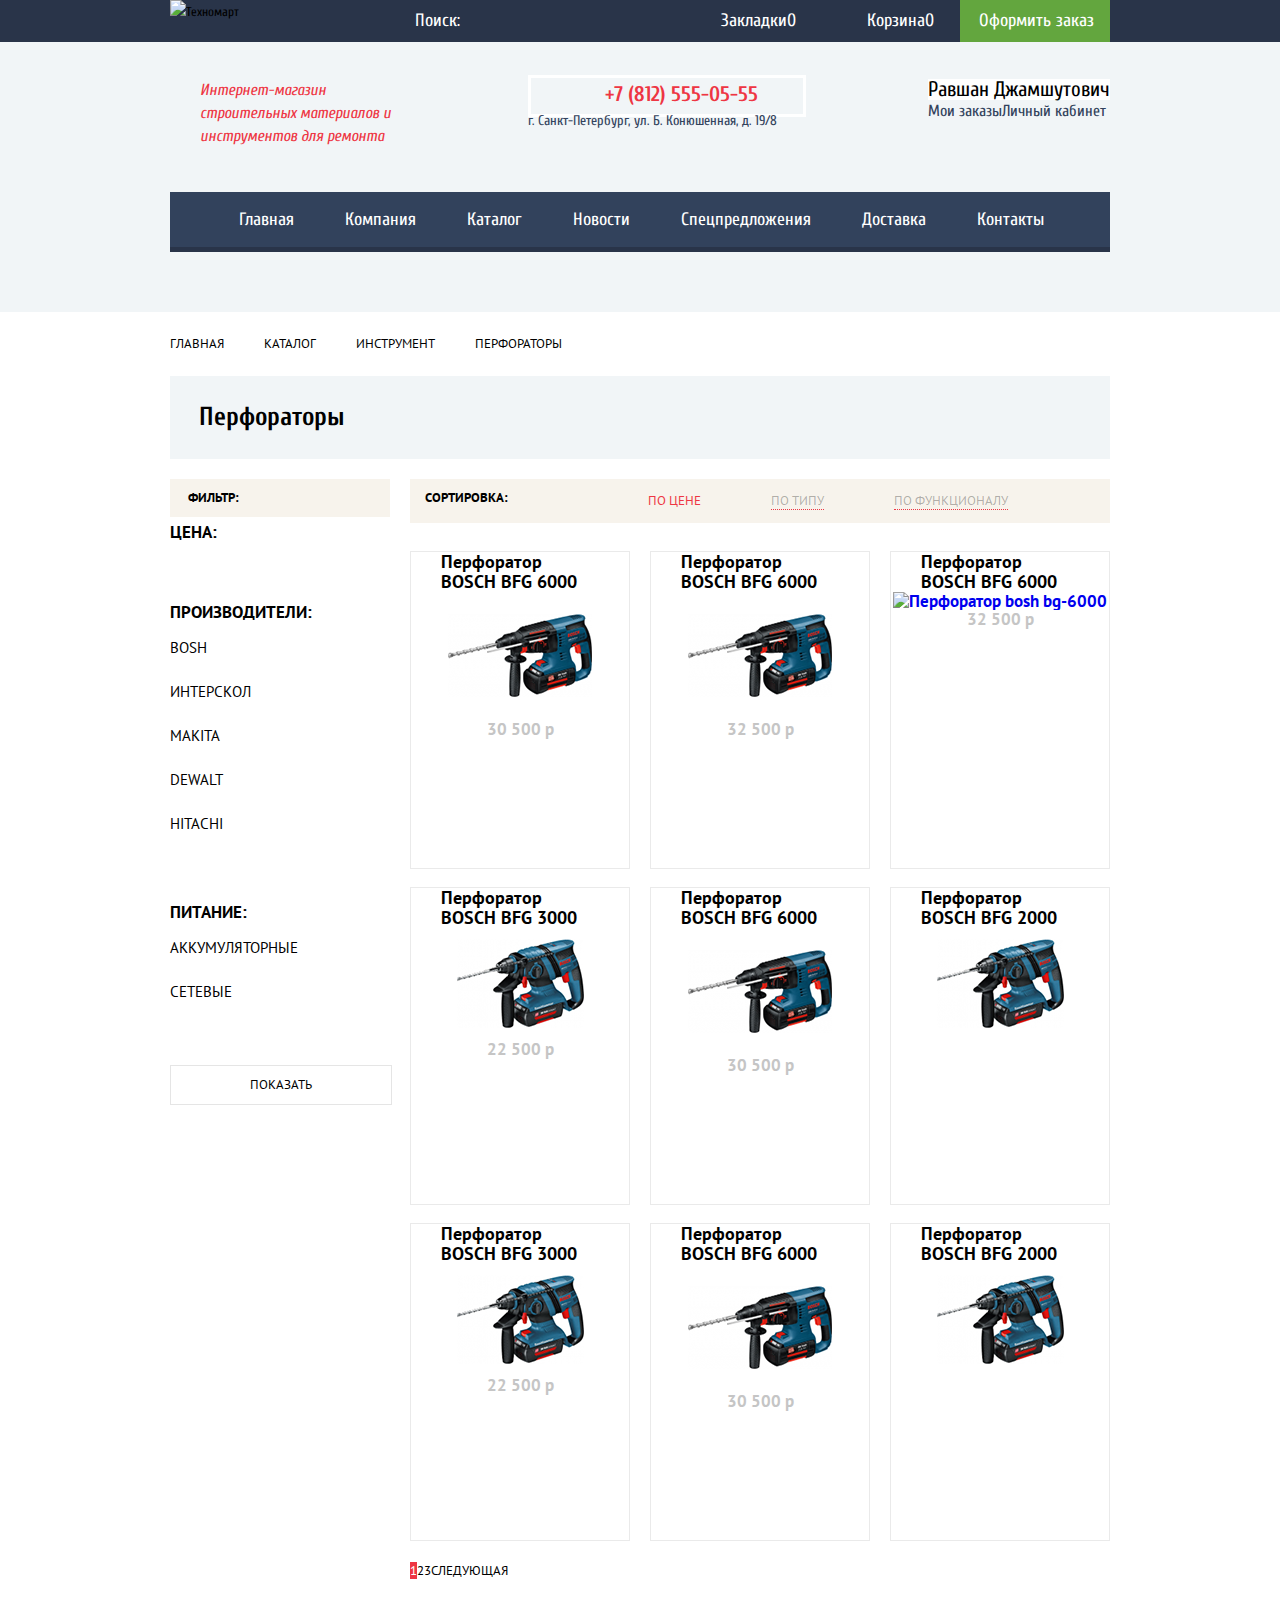
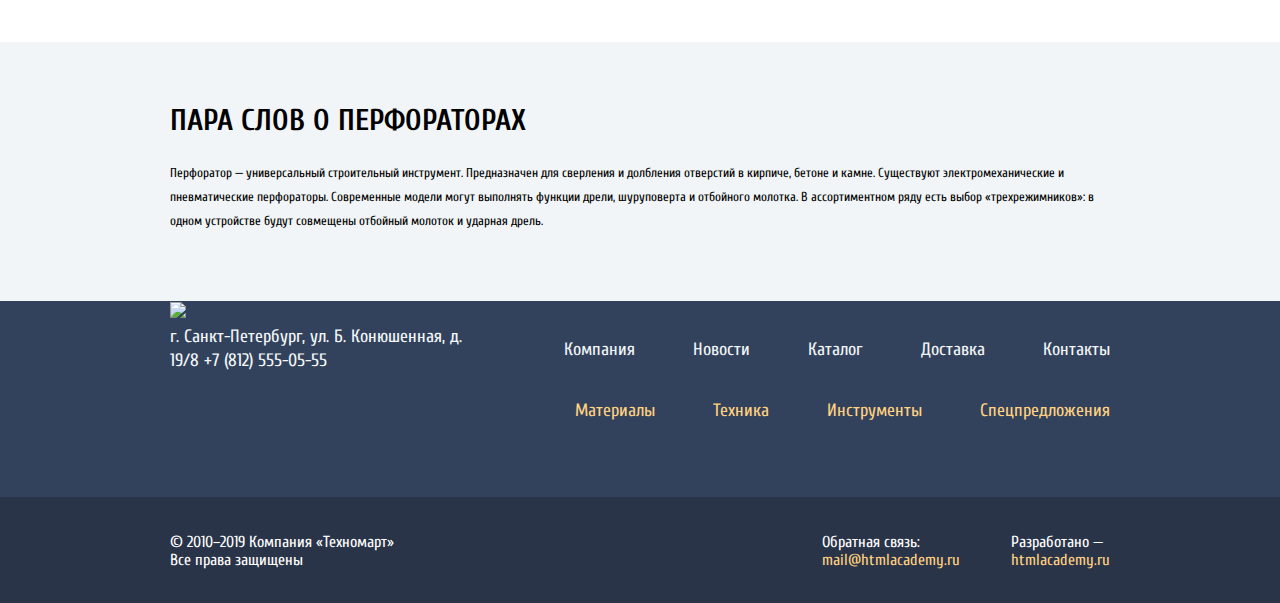
==== commit d651e4eb: "flex" ====
--- a/catalog.html
+++ b/catalog.html
@@ -1,346 +1,379 @@
 <!DOCTYPE html>
-<html lang="ru">
-  <head>
-    <meta charset="utf-8">
-    <meta http-equiv="X-UA-Compatible" content="IE=edge">
-    <meta name="viewport" content="width=device-width, initial-scale=1.0">
-    <link rel="icon" href="favicon.ico"><!-- 32×32 -->
-    <link rel="icon" href="img/icon.svg" type="image/svg+xml">
-    <link rel="apple-touch-icon" href="img/icon-180.png"><!-- 180×180 -->
-    <link rel="manifest" href="manifest.webmanifest">
-    <title>HTML Academy: Техномарт</title>
-  </head>
-  <body>
-    <header class="header">
-        <!-- Top -->
-        <div class="header-top">
-          <!-- Logo -->
-          <a class="logo" aria-label="Техномарт" title="Техномарт">
-            <img class="logo-image" src="#" alt="Техномарт" width="108" height="18">
-          </a>
-          <!-- Form -->
-          <form action="#" class="header-search">
-            <label class="header-search-label" for="#"></label>
-            <input type="search" name="query" id="#" required class="header-search-field">
+<html class="page" lang="ru">
+
+<head>
+  <meta charset="utf-8">
+  <meta http-equiv="X-UA-Compatible" content="IE=edge">
+  <meta name="viewport" content="width=device-width, initial-scale=1.0">
+  <link rel="icon" href="favicon.ico"><!-- 32×32 -->
+  <link rel="icon" href="img/icon.svg" type="image/svg+xml">
+  <link rel="apple-touch-icon" href="img/icon-180.png"><!-- 180×180 -->
+  <link rel="manifest" href="manifest.webmanifest">
+  <link href="https://fonts.googleapis.com/css2?family=Cuprum:ital,wght@0,400;0,700;1,400&display=swap"
+    rel="stylesheet">
+  <link href="https://fonts.googleapis.com/css2?family=PT+Sans:ital,wght@0,400;0,700;1,400&display=swap"
+    rel="stylesheet">
+  <link rel="stylesheet" href="css/normalize.css">
+  <link rel="stylesheet" href="css/style.css">
+  <title>HTML Academy: Техномарт</title>
+</head>
+
+<body class="page-body inner-page">
+  <header class="header">
+    <!-- Top -->
+    <div class="header-top">
+      <div class="container">
+        <!-- Logo -->
+        <a class="logo" aria-label="Техномарт" title="Техномарт">
+          <img class="logo-image" src="#" alt="Техномарт" width="108" height="18">
+        </a>
+        <!-- Form -->
+        <form action="#" class="header-search">
+          <label class="header-search-label" for="#"></label>
+          <input type="search" name="query" id="#" required class="header-search-field" placeholder="Поиск:">
+        </form>
+        <!-- User-action-list -->
+        <ul class="action">
+          <li class="action-item">
+            <a href="#" class="action-link">Закладки<span>0</span></a>
+          </li>
+          <li class="action-item">
+            <a href="#" class="action-link">Корзина<span>0</span></a>
+          </li>
+          <li class="action-item">
+            <a href="#" class="action-link button-green">Оформить заказ</a>
+          </li>
+        </ul>
+      </div>
+    </div>
+    <!-- /Top -->
+
+    <div class="header-middle">
+      <div class="container">
+        <!-- Page title -->
+        <h1 class="site-title">Интернет-магазин строительных материалов и инструментов для ремонта</h1>
+        <!-- Information-->
+        <p class="header-info">
+          <a href="tel:+78125550555" class="header-phone">+7 (812) 555-05-55</a><br>
+          г. Санкт-Петербург, ул. Б. Конюшенная, д. 19/8
+        </p>
+        <!-- User -->
+        <div class="user">
+          <div class="user-info">
+            <a href="#" class="user-info__link user-info-about">
+              <!-- Иконка пользователя -->
+            </a>
+            Равшан Джамшутович
+            <a href="#" class="user-info__link user-info-exit">
+              <!-- Иконка выхода -->
+            </a>
+          </div>
+          <ul class="user-points">
+            <li class="user-points-item"><a href="#" class="user-points-link">Мои заказы</a></li>
+            <li class="user-points-item"><a href="#" class="user-points-link">Личный кабинет</a></li>
+          </ul>
+        </div>
+      </div>
+    </div>
+
+    <!-- Menu -->
+    <nav class="nav">
+      <div class="container">
+        <ul class="menu">
+          <li class="menu-item">
+            <a href="#" class="menu-link">Главная</a>
+          </li>
+          <li class="menu-item">
+            <a href="#" class="menu-link">Компания</a>
+          </li>
+          <li class="menu-item">
+            <a href="#" class="menu-link">Каталог</a>
+          </li>
+          <li class="menu-item">
+            <a href="#" class="menu-link">Новости</a>
+          </li>
+          <li class="menu-item">
+            <a href="#" class="menu-link">Спецпредложения</a>
+          </li>
+          <li class="menu-item">
+            <a href="#" class="menu-link">Доставка</a>
+          </li>
+          <li class="menu-item">
+            <a href="#" class="menu-link">Контакты</a>
+          </li>
+        </ul>
+      </div>
+    </nav>
+  </header>
+  <main>
+    <div class="container">
+      <ul class="breadcrumbs">
+        <li class="breadcrumbs-item">
+          <a class="breadcrumbs-link" href="index.html">Главная</a>
+        </li>
+        <li class="breadcrumbs-item">
+          <a class="breadcrumbs-link" href="#">Каталог</a>
+        </li>
+        <li class="breadcrumbs-item">
+          <a class="breadcrumbs-link" href="#">Инструмент</a>
+        </li>
+        <li class="breadcrumbs-item">
+          <a class="breadcrumbs-link">Перфораторы</a>
+        </li>
+      </ul>
+
+      <h1 class="page-title">Перфораторы</h1>
+      <!-- Catalog -->
+
+      <section class="catalog">
+        <!-- left column -->
+        <div class="catalog-column-filter">
+          <h3 class="filter-title">Фильтр:</h3>
+          <form action="#" class="filter-form">
+            <fieldset class="filter-fieldset">
+              <legend class="filter-legend">Цена:</legend>
+              <!-- Тут будет лок слайдера цены -->
+
+            </fieldset>
+            <fieldset class="filter-fieldset">
+              <legend class="filter-legend">Производители:</legend>
+              <ul class="filter-list">
+                <li class="filter-list-item">
+                  <label class="filter-label">
+                    <span class="filter-checkbox"></span>
+                    <input type="checkbox" name="Bosh" class="visually-hidden" checked>
+                    Bosh
+                  </label>
+                </li>
+                <li class="filter-list-item">
+                  <label class="filter-label">
+                    <span class="filter-checkbox"></span>
+                    <input type="checkbox" name="Interskol" class="visually-hidden">
+                    Интерскол
+                  </label>
+                </li>
+                <li class="filter-list-item">
+                  <label class="filter-label">
+                    <span class="filter-checkbox"></span>
+                    <input type="checkbox" name="Makita" class="visually-hidden" checked>
+                    Makita
+                  </label>
+                </li>
+                <li class="filter-list-item">
+                  <label class="filter-label">
+                    <span class="filter-checkbox"></span>
+                    <input type="checkbox" name="Dewalt" class="visually-hidden">
+                    Dewalt
+                  </label>
+                </li>
+                <li class="filter-list-item">
+                  <label class="filter-label">
+                    <span class="filter-checkbox"></span>
+                    <input type="checkbox" name="Hitachi" class="visually-hidden">
+                    Hitachi
+                  </label>
+                </li>
+              </ul>
+            </fieldset>
+            <fieldset class="filter-fieldset">
+              <legend class="filter-legend">Питание:</legend>
+              <ul class="filter-list">
+                <li class="filter-list-item">
+                  <label class="filter-label">
+                    <span class="filter-radio"></span>
+                    <input type="radio" name="#" id="#" class="visually-hidden" checked>
+                    Аккумуляторные
+                  </label>
+                </li>
+                <li class="filter-list-item">
+                  <label class="filter-label">
+                    <span class="filter-radio"></span>
+                    <input type="radio" name="#" id="#" class="visually-hidden">
+                    Сетевые
+                  </label>
+                </li>
+              </ul>
+            </fieldset>
+            <button type="submit" class="filter-button">Показать</button>
           </form>
-          <!-- User-action-list -->
-          <ul class="action">
-            <li class="action-item">
-              <a href="#" class="action-link">Закладки<span>0</span></a>
-            </li>
-            <li class="action-item">
-              <a href="#" class="action-link">Корзина<span>0</span></a>
-            </li>
-            <li class="action-item">
-              <a href="#" class="action-link button">Оформить заказ</a>
-            </li>
-          </ul>
-        </div>
-        <!-- /Top -->
-        <div class="header-middle">
-          <!-- Page title -->
-          <h1 class="site-title">Интернет-магазин строительных материалов и инструментов для ремонта</h1>
-          <!-- Information-->
-          <p class="header-info">
-            <a href="tel:+78125550555" class="header-phone">+7 (812) 555-05-55</a>
-            г. Санкт-Петербург, ул. Б. Конюшенная, д. 19/8
-          </p>
-          <!-- User -->
-          <div class="user">
-            <div class="user-info">
-                <a href="#" class="user-info__link user-info-about">
-                <!-- Иконка пользователя -->
-                </a>
-                Равшан Джамшутович
-                <a href="#" class="user-info__link user-info-exit">
-                    <!-- Иконка выхода -->
-                </a>
-            </div>
-            <ul class="user-points">
-                <li class="user-points-item"><a href="#" class="user-points-link">Мои заказы</a></li>
-                <li class="user-points-item"><a href="#" class="user-points-link">Личный кабинет</a></li>
+        </div>
+        <!-- Right -->
+        <div class="catalog-column">
+          <div class="sort">
+            <!-- sort -->
+            <h3 class="sort-title">Сортировка:</h3>
+            <ul class="sort-list">
+              <li class="sort-item">
+                <a href="" class="sort-link sort-link-active">По цене</a>
+              </li>
+              <li class="sort-item">
+                <a href="" class="sort-link">По типу</a>
+              </li>
+              <li class="sort-item">
+                <a href="" class="sort-link">По функционалу</a>
+              </li>
+              <li class="sort-item sort-types">
+                <a href="#" class="sort-types-link sort-types-link-active"></a>
+                <a href="#" class="sort-types-link"></a>
+              </li>
             </ul>
           </div>
-        </div>
-        <!-- Menu -->
-        <nav class="nav">
-          <ul class="menu">
-            <li class="menu-item">
-              <a href="#" class="menu-link">Главная</a>
-            </li>
-            <li class="menu-item">
-              <a href="#" class="menu-link">Компания</a>
-            </li>
-            <li class="menu-item">
-              <a href="#" class="menu-link">Каталог</a>
-            </li>
-            <li class="menu-item">
-              <a href="#" class="menu-link">Новости</a>
-            </li>
-            <li class="menu-item">
-              <a href="#" class="menu-link">Спецпредложения</a>
-            </li>
-            <li class="menu-item">
-              <a href="#" class="menu-link">Доставка</a>
-            </li>
-            <li class="menu-item">
-              <a href="#" class="menu-link">Контакты</a>
-            </li>
+          <!-- List -->
+          <ul class="catalog-list">
+            <li class="catalog-item">
+              <a class="catalog-link" href="#">
+                <h3 class="catalog-title">Перфоратор BOSCH BFG 6000</h3>
+                <img src="img/perforator.png" width="144" height="128" alt="Перфоратор bosh bg-6000">
+                <p class="old-price">30 500 р</p>
+                <p class="new-price">25 500р</p>
+              </a>
+            </li>
+            <li class="catalog-item">
+              <a class="catalog-link" href="#">
+                <h3 class="catalog-title">Перфоратор BOSCH BFG 6000</h3>
+                <img src="img/perforator.png" width="144" height="128" alt="Перфоратор bosh bg-6000">
+                <p class="old-price">32 500 р</p>
+                <p class="new-price">25 500р</p>
+              </a>
+            </li>
+            <li class="catalog-item">
+              <a class="catalog-link" href="#">
+                <h3 class="catalog-title">Перфоратор BOSCH BFG 6000</h3>
+                <img src="#" alt="Перфоратор bosh bg-6000">
+                <p class="old-price">32 500 р</p>
+                <p class="new-price">25 500р</p>
+              </a>
+            </li>
+            <li class="catalog-item">
+              <a class="catalog-link" href="#">
+                <h3 class="catalog-title">Перфоратор BOSCH BFG 3000</h3>
+                <img src="img/perforator-2.png" width="127" height="112" alt="Перфоратор bosh bg-3000">
+                <p class="old-price">22 500 р</p>
+                <p class="new-price">15 500р</p>
+              </a>
+            </li>
+            <li class="catalog-item">
+              <a class="catalog-link" href="#">
+                <h3 class="catalog-title">Перфоратор BOSCH BFG 6000</h3>
+                <img src="img/perforator.png" width="144" height="128" alt="Перфоратор bosh bg-6000">
+                <p class="old-price">30 500 р</p>
+                <p class="new-price">25 500р</p>
+              </a>
+            </li>
+            <li class="catalog-item">
+              <a class="catalog-link" href="#">
+                <h3 class="catalog-title">Перфоратор BOSCH BFG 2000</h3>
+                <img src="img/perforator-2.png" width="127" height="112" alt="Перфоратор bosh bg-2000">
+                <p class="old-price"></p>
+                <p class="new-price">12 500р</p>
+              </a>
+            </li>
+            <li class="catalog-item">
+              <a class="catalog-link" href="#">
+                <h3 class="catalog-title">Перфоратор BOSCH BFG 3000</h3>
+                <img src="img/perforator-2.png" width="127" height="112" alt="Перфоратор bosh bg-3000">
+                <p class="old-price">22 500 р</p>
+                <p class="new-price">15 500р</p>
+              </a>
+            </li>
+            <li class="catalog-item">
+              <a class="catalog-link" href="#">
+                <h3 class="catalog-title">Перфоратор BOSCH BFG 6000</h3>
+                <img src="img/perforator.png" width="144" height="128" alt="Перфоратор bosh bg-6000">
+                <p class="old-price">30 500 р</p>
+                <p class="new-price">25 500р</p>
+              </a>
+            </li>
+            <li class="catalog-item">
+              <a class="catalog-link" href="#">
+                <h3 class="catalog-title">Перфоратор BOSCH BFG 2000</h3>
+                <img src="img/perforator-2.png" width="127" height="112" alt="Перфоратор bosh bg-2000">
+                <p class="old-price"></p>
+                <p class="new-price">12 500р</p>
+              </a>
+            </li>
+          </ul>
+          <ul class="pagination">
+            <li class="pagination-item">
+              <a href="#" class="pagination-link pagination-link-active">1</a>
+            </li>
+            <li class="pagination-item">
+              <a href="#" class="pagination-link">2</a>
+            </li>
+            <li class="pagination-item">
+              <a href="#" class="pagination-link">3</a>
+            </li>
+            <li class="pagination-item">
+              <a href="#" class="pagination-link pagination-link-last">Следующая</a>
+            </li>
+          </ul>
+        </div>
+    </div>
+    </section>
+    <section class="some-words">
+      <div class="container">
+        <h2 class="some-words-title">Пара слов о Перфораторах</h2>
+        <p class="some-words-text">
+          Перфоратор — универсальный строительный инструмент. Предназначен для сверления и долбления отверстий в
+          кирпиче,
+          бетоне и камне.
+          Существуют электромеханические и пневматические перфораторы. Современные модели могут выполнять функции дрели,
+          шуруповерта и отбойного молотка.
+          В ассортиментном ряду есть выбор «трехрежимников»: в одном устройстве будут совмещены отбойный молоток и
+          ударная
+          дрель.
+        </p>
+      </div>
+    </section>
+  </main>
+  <footer class="footer">
+    <section class="footer-section footer-top">
+      <div class="container">
+        <div class="footer-contacts">
+          <a href="#" class="logo">
+            <img class="logo-image" src="#">
+          </a>
+          <p class="footer-address">
+            г. Санкт-Петербург, ул. Б. Конюшенная, д. 19/8
+            <a href="tel:+78125550555" class="footer-phone">+7 (812) 555-05-55</a>
+          </p>
+        </div>
+        <nav class="footer-nav">
+          <ul class="footer-menu footer-menu-top">
+            <li class="footer-menu-item"><a href="#" class="footer-menu-link">Компания</a></li>
+            <li class="footer-menu-item"><a href="#" class="footer-menu-link">Новости</a></li>
+            <li class="footer-menu-item"><a href="#" class="footer-menu-link">Каталог</a></li>
+            <li class="footer-menu-item"><a href="#" class="footer-menu-link">Доставка</a></li>
+            <li class="footer-menu-item"><a href="#" class="footer-menu-link">Контакты</a></li>
+          </ul>
+          <ul class="footer-menu footer-menu-bottom">
+            <li class="footer-menu-item"><a href="#" class="footer-menu-link">Материалы</a></li>
+            <li class="footer-menu-item"><a href="#" class="footer-menu-link">Техника</a></li>
+            <li class="footer-menu-item"><a href="#" class="footer-menu-link">Инструменты</a></li>
+            <li class="footer-menu-item"><a href="#" class="footer-menu-link">Спецпредложения</a></li>
           </ul>
         </nav>
-      </header>
-    <main>
-        <ul class="breadcrumbs">
-            <li class="breadcrumbs-item">
-                <a class="breadcrumbs-link" href="index.html">Главная</a>
-            </li>
-            <li class="breadcrumbs-item">
-                <a class="breadcrumbs-link" href="#">Каталог</a>
-            </li>
-            <li class="breadcrumbs-item">
-                <a class="breadcrumbs-link" href="#">Инструмент</a>
-            </li>
-            <li class="breadcrumbs-item">
-                <a class="breadcrumbs-link">Перфораторы</a>
-            </li>
+      </div>
+    </section>
+    <section class="footer-section footer-bottom">
+      <div class="container">
+        <p class="footer-copyright">
+          © 2010–2019 Компания «Техномарт» Все права защищены
+        </p>
+        <ul class="social">
+          <li class="social-item"><a href="#" class="social-link"></a></li>
+          <li class="social-item"><a href="#" class="social-link"></a></li>
+          <li class="social-item"><a href="#" class="social-link"></a></li>
         </ul>
-        <h1 class="page-title">Перфораторы</h1>
-        <!-- Catalog -->
-         
-        <section class="catalog">
-            <!-- left column -->
-           <div class="catalog-column-filter">
-                <h3 class="filter-title">Фильтр:</h3>
-                <form action="#" class="filter-form">
-                    <fieldset class="filter-fieldset">
-                        <legend class="filter-legend">Цена:</legend>
-                        <!-- Тут будет лок слайдера цены -->
-                        
-                    </fieldset>
-                    <fieldset class="filter-fieldset">
-                        <legend class="filter-legend">Производители:</legend>
-                        <ul class="filter-list">
-                            <li class="fikter-list-item">
-                                <label class="filter-label">
-                                    <span class="filter-checkbox"></span>
-                                    <input type="checkbox" name="Bosh" class="visually-hidden" checked>
-                                    Bosh
-                                </label>
-                            </li>
-                            <li class="fikter-list-item">
-                                <label class="filter-label">
-                                    <span class="filter-checkbox"></span>
-                                    <input type="checkbox" name="Interskol" class="visually-hidden">
-                                    Интерскол
-                                </label>
-                            </li>
-                            <li class="fikter-list-item">
-                                <label class="filter-label">
-                                    <span class="filter-checkbox"></span>
-                                    <input type="checkbox" name="Makita" class="visually-hidden" checked>
-                                    Makita
-                                </label>
-                            </li>
-                            <li class="fikter-list-item">
-                                <label class="filter-label">
-                                    <span class="filter-checkbox"></span>
-                                    <input type="checkbox" name="Dewalt" class="visually-hidden">
-                                    Dewalt
-                                </label>
-                            </li>
-                            <li class="filter-list-item">
-                                <label class="filter-label">
-                                    <span class="filter-checkbox"></span>
-                                    <input type="checkbox" name="Hitachi" class="visually-hidden">
-                                    Hitachi
-                                </label>
-                            </li>
-                        </ul>
-                    </fieldset>
-                    <fieldset class="filter-fieldset">
-                        <legend class="filter-legend">Питание:</legend>
-                        <ul class="filter-list">
-                            <li class="filter-list-item">
-                                <label class="filter-label">
-                                    <span class="filter-radio"></span>
-                                    <input type="radio" name="#" id="#" class="visually-hidden" checked>
-                                    Аккумуляторные
-                                </label>
-                            </li>
-                            <li class="filter-list-item">
-                                <label class="filter-label">
-                                    <span class="filter-radio"></span>
-                                    <input type="radio" name="#" id="#" class="visually-hidden">
-                                    Сетевые
-                                </label>
-                            </li>
-                        </ul>
-                    </fieldset>
-                    <button type="submit" class="filter-button">Показать</button>
-                </form>
-           </div>
-           <!-- Right -->
-           <div class="catalog-column">
-                <div class="sort">
-                    <!-- sort -->
-                    <h3 class="catalog-title">Сортировка:</h3>
-                    <ul class="sort-list">
-                        <li class="sort-item">
-                            <a href="" class="sort-link sort-link-active">По цене</a>
-                        </li>
-                        <li class="sort-item">
-                            <a href="" class="sort-link">По типу</a>
-                        </li>
-                        <li class="sort-item">
-                            <a href="" class="sort-link">По функционалу</a>
-                        </li>
-                        <li class="sort-item sort-types">
-                            <a href="#" class="sort-types-link sort-types-link-active"></a>
-                            <a href="#" class="sort-types-link"></a>
-                        </li>
-                    </ul>
-                </div>
-            <!-- List -->
-            <ul class="catalog-list">
-                <li class="catalog-item">
-                  <a class="catalog-link" href="#">
-                    <h3 class="catalog-title">Перфоратор BOSCH BFG 6000</h3>
-                    <img src="img/Object.png" width="144" height="128" alt="Перфоратор bosh bg-6000">
-                    <p class="old-price">30 500 р</p>
-                    <p class="new-price">25 500р</p>
-                  </a>
-                </li>
-                <li class="catalog-item">
-                    <a class="catalog-link" href="#">
-                      <h3 class="catalog-title">Перфоратор BOSCH BFG 6000</h3>
-                      <img src="img/Object.png" width="144" height="128" alt="Перфоратор bosh bg-6000">
-                      <p class="old-price">32 500 р</p>
-                      <p class="new-price">25 500р</p>
-                    </a>
-                  </li>
-                  <li class="catalog-item">
-                    <a class="catalog-link" href="#">
-                      <h3 class="catalog-title">Перфоратор BOSCH BFG 6000</h3>
-                      <img src="#"  alt="Перфоратор bosh bg-6000">
-                      <p class="old-price">32 500 р</p>
-                      <p class="new-price">25 500р</p>
-                    </a>
-                  </li>
-                  <li class="catalog-item">
-                    <a class="catalog-link" href="#">
-                      <h3 class="catalog-title">Перфоратор BOSCH BFG 3000</h3>
-                      <img src="img/Object-2.png" width="127" height="112"  alt="Перфоратор bosh bg-3000">
-                      <p class="old-price">22 500 р</p>
-                      <p class="new-price">15 500р</p>
-                    </a>
-                  </li>
-                  <li class="catalog-item">
-                    <a class="catalog-link" href="#">
-                      <h3 class="catalog-title">Перфоратор BOSCH BFG 6000</h3>
-                      <img src="img/Object.png" width="144" height="128" alt="Перфоратор bosh bg-6000">
-                      <p class="old-price">30 500 р</p>
-                      <p class="new-price">25 500р</p>
-                    </a>
-                  </li>
-                  <li class="catalog-item">
-                    <a class="catalog-link" href="#">
-                      <h3 class="catalog-title">Перфоратор BOSCH BFG 2000</h3>
-                      <img src="img/Object-2.png" width="127" height="112"  alt="Перфоратор bosh bg-2000">
-                      <p class="old-price"></p>
-                      <p class="new-price">12 500р</p>
-                    </a>
-                  </li>
-                  <li class="catalog-item">
-                    <a class="catalog-link" href="#">
-                      <h3 class="catalog-title">Перфоратор BOSCH BFG 3000</h3>
-                      <img src="img/Object-2.png" width="127" height="112"  alt="Перфоратор bosh bg-3000">
-                      <p class="old-price">22 500 р</p>
-                      <p class="new-price">15 500р</p>
-                    </a>
-                  </li>
-                  <li class="catalog-item">
-                    <a class="catalog-link" href="#">
-                      <h3 class="catalog-title">Перфоратор BOSCH BFG 6000</h3>
-                      <img src="img/Object.png" width="144" height="128" alt="Перфоратор bosh bg-6000">
-                      <p class="old-price">30 500 р</p>
-                      <p class="new-price">25 500р</p>
-                    </a>
-                  </li>
-                  <li class="catalog-item">
-                    <a class="catalog-link" href="#">
-                      <h3 class="catalog-title">Перфоратор BOSCH BFG 2000</h3>
-                      <img src="img/Object-2.png" width="127" height="112"  alt="Перфоратор bosh bg-2000">
-                      <p class="old-price"></p>
-                      <p class="new-price">12 500р</p>
-                    </a>
-                  </li>
-            </ul>
-            <ul class="pagination">
-               <li class="pagination-item">
-                   <a href="#" class="pagination-link pagination-link-active">1</a>
-               </li>
-               <li class="pagination-item">
-                    <a href="#" class="pagination-link">2</a>
-                </li>
-                <li class="pagination-item">
-                    <a href="#" class="pagination-link">3</a>
-                </li>
-                <li class="pagination-item">
-                    <a href="#" class="pagination-link pagination-link-last">Следующая</a>
-                </li>
-            </ul>
-        </section>
-        <section class="some-words">
-            <h2 class="some-words-title">Пара слов о Перфораторах</h2>
-            <p class="some-words-text">
-                Перфоратор — универсальный строительный инструмент. Предназначен для сверления и долбления отверстий в кирпиче, бетоне и камне.
-                Существуют электромеханические и пневматические перфораторы. Современные модели могут выполнять функции дрели, шуруповерта и отбойного молотка. 
-                В ассортиментном ряду есть выбор «трехрежимников»: в одном устройстве будут совмещены отбойный молоток и ударная дрель.
-            </p>
-        </section>
-    </main>
-    <footer class="footer">
-        <section class="footer-section footer-top">
-          <div class="footer-contacts">
-            <a href="#" class="logo">
-              <img class="logo-image" src="#">
-            </a> 
-            <p class="footer-address">
-              г. Санкт-Петербург, ул. Б. Конюшенная, д. 19/8 
-              <a href="tel:+78125550555" class="footer-phone">+7 (812) 555-05-55</a>
-            </p>
-          </div>
-          <nav class="footer-nav">
-            <ul class="footer-menu footer-menu-top">
-              <li class="footer-menu-item"><a href="#" class="footer-menu-link">Компания</a></li>
-              <li class="footer-menu-item"><a href="#" class="footer-menu-link">Новости</a></li>
-              <li class="footer-menu-item"><a href="#" class="footer-menu-link">Каталог</a></li>
-              <li class="footer-menu-item"><a href="#" class="footer-menu-link">Доставка</a></li>
-              <li class="footer-menu-item"><a href="#" class="footer-menu-link">Контакты</a></li>
-            </ul>
-            <ul class="footer-menu footer-menu-bottom">
-              <li class="footer-menu-item"><a href="#" class="footer-menu-link">Материалы</a></li>
-              <li class="footer-menu-item"><a href="#" class="footer-menu-link">Техника</a></li>
-              <li class="footer-menu-item"><a href="#" class="footer-menu-link">Инструменты</a></li>
-              <li class="footer-menu-item"><a href="#" class="footer-menu-link">Спецпредложения</a></li>
-            </ul>
-          </nav>
-        </section>
-        <section class="footer-section footer-bottom">
-          <p class="footer-copyright">
-            © 2010–2019 Компания «Техномарт» Все права защищены
-          </p>
-          <ul class="social">
-            <li class="social-item"><a href="#" class="social-link"><svg class="social-ico"></svg></a></li>
-            <li class="social-item"><a href="#" class="social-link"><svg class="social-ico"></svg></a></li>
-            <li class="social-item"><a href="#" class="social-link"><svg class="social-ico"></svg></a></li>
-          </ul>
-          <div class="footer-info">
-            <p class="footer-info-item">Обратная связь<a href="mailto:mail@htmlacademy.ru" class="footer-info-link">mail@htmlacademy.ru</a></p>
-            <p class="footer-info-item">Разработано<a href="#" class="footer-info-link">htmlacademy.ru</a></p>
-          </div>
-        </section>
-  
-      </footer>
-      </body>
-  </html>+        <div class="footer-info">
+          <p class="footer-info-item">Обратная связь:<br><a href="mailto:mail@htmlacademy.ru"
+              class="footer-info-link">mail@htmlacademy.ru</a></p>
+          <p class="footer-info-item">Разработано —<br><a href="#" class="footer-info-link">htmlacademy.ru</a></p>
+        </div>
+      </div>
+    </section>
+
+  </footer>
+</body>
+
+</html>
--- a/css/style.css
+++ b/css/style.css
@@ -0,0 +1,903 @@
+:root {
+  --basic-black: #000;
+  --sort-link: rgba(0, 0, 0, 0.3);
+  --link-active: #161D29;
+  --link-active-color: rgba(255, 255, 255, 0.5);
+  --basic-dark-grey: #1D2739;
+  --basic-grey: #293449;
+  --basic-light-grey: #32425C;
+  --basic-greylight: #A9A9A9;
+  --basic-light: #C5C5C5;
+  --basic-background: #F1F5F7;
+  --catalog-border: #EAEAEA;
+  --section-header: #F9F5F0;
+  --grey-section: #f4f4f4;
+  --sort-list: #F7F3EC;
+  --white: #FFFFFF;
+  --footer-top-link: rgba(241, 245, 247, 0.5);
+  --footer-bottom-link: rgba(255, 209, 128, 0.5);
+  --basic-red: #EE3643;
+  --button-red-hover: #CA2C37;
+  --button-red-active: #BA2732;
+  --basic-green: #63A63E;
+  --success: #5FBB2D;
+  --special-greenlight: #8ED78F;
+  --special-yellow: #FFBF47;
+  --special-yellowlight: #FFD180;
+  --special-blue: #3BBCE3;
+  --special-lilac: #DC91D8;
+}
+
+/* Global */
+
+.page {
+  box-sizing: border-box;
+  margin: 0;
+  padding: 0;
+  height: 100%;
+}
+
+.page-body {
+  font-family: "Cuprum", "Arial", sans-serif ;
+  font-size: 13px;
+  line-height: 24px;
+  font-weight: 400;
+  color: var(--basic-black);
+  min-width: 940px;
+  min-height: 100%;
+  display: grid;
+  grid-template-rows: min-content 1fr min-content;
+  align-content: start;
+}
+
+.container {
+  width: 940px;
+  margin: 0 auto;
+}
+
+a {
+  text-decoration: none;
+}
+
+img {
+  max-width: 100%;
+  height: auto;
+}
+
+ul {
+  padding: 0;
+  margin: 0;
+  list-style: none;
+}
+
+h1, h2, h3 {
+  padding: 0;
+  margin: 0;
+}
+
+p {
+  margin: 0;
+}
+
+.visually-hidden,
+.visually-hidden:not(:focus):not(:active) {
+position: absolute;
+overflow: hidden;
+clip: rect(0 0 0 0);
+width: 1px;
+height: 1px;
+margin: -1px;
+padding: 0;
+white-space: nowrap;
+border: 0;
+-webkit-clip-path: inset(100%);
+clip-path: inset(100%);
+}
+
+/* Button */
+
+.button {
+  color: var(--white);
+  text-transform: uppercase;
+  font-size: 14px;
+  line-height: 18px;
+  padding: 11px 24px 9px 24px;
+  outline: none;
+  display: inline-block;
+  transition: all 0.3s ease 0s;
+}
+
+.button-red {
+  background-color: var(--basic-red);
+}
+
+.button-red:hover,
+.button-red:focus {
+  background-color: var(--button-red-hover);
+}
+
+.button-red:active {
+  background-color: var(--button-red-active);
+}
+
+.filter-button {
+padding: 10px 79px;
+border: 1px solid #E5E5E5;
+}
+
+/* Header */
+
+.header {
+  background-color: var(--basic-background);
+}
+
+.header-top {
+  background-color: var(--basic-grey);
+  margin-bottom: 37px;
+}
+
+.header-top .container {
+  display: flex;
+  justify-content: space-between;
+}
+
+
+.logo {
+  width: 220px;
+}
+
+.header-search-field {
+  font-size: 18px;
+  line-height: 24px;
+  color: var(--white);
+  background-color: transparent;
+  border: none;
+  padding: 9px 0 9px 17px;
+}
+
+input[type="search"] {
+  width: 270px;
+}
+
+.header-search-field::placeholder {
+  color: var(--white);
+}
+
+.header-search-field:focus::placeholder {
+  color: var(--basic-black);
+}
+
+.header-search-field:focus {
+  background-color: var(--white);
+  color: var(--basic-black);
+  outline: none;
+  transition: all 0.3s ease 0s;
+}
+
+/* User-action list */
+
+.action {
+  display: flex;
+  justify-content: space-between;
+}
+
+.action-link {
+  font-size: 18px;
+  line-height: 24px;
+  color: var(--white);
+  display: inline-block;
+  padding: 9px 26px;
+  padding-left: 45px;
+}
+
+.action-link:active {
+  color: var(--link-active-color);
+  background-color: var(--link-active);
+}
+
+.button-green {
+  background-color: var(--basic-green);
+  padding: 9px 16px 9px 19px;
+  display: inline-block;
+  transition: all 0.3s ease 0s;
+}
+
+.button-green:hover,
+.button-green:focus {
+  background-color: var(--success);
+}
+
+.button-green:active {
+  color: var(--link-active-color);
+  background-color: var(--basic-green);
+}
+
+/* User */
+
+.user-info {
+  background-color: var(--white);
+  font-size: 21px;
+  line-height: 21px;
+}
+
+.user-points {
+  display: flex;
+}
+
+.user-points-link {
+  font-size: 16px;
+  line-height: 18px;
+  color: var(--basic-light-grey);
+}
+
+.user-points-link:hover {
+  color: var(--basic-red);
+}
+
+.user-info:active,
+.user-points-link:active {
+  color: var(--basic-greylight);
+}
+
+/* Header middle */
+
+.header-middle .container {
+  margin-bottom: 44px;
+  display: flex;
+  justify-content: space-between;
+}
+
+.site-title {
+  color: var(--basic-red);
+  font-style: italic;
+  font-weight: normal;
+  font-size: 16px;
+  line-height: 23px;
+  padding-left: 30px;
+  width: 205px;
+}
+
+.header-info {
+  color: var(--basic-light-grey);
+  font-size: 14px;
+  line-height: 24px;
+
+
+}
+
+.header-phone {
+  color: var(--basic-red);
+  font-weight: 700;
+  font-size: 21px;
+  line-height: 30px;
+  border: 3px solid var(--white);
+  padding: 4px 45px 8px 74px;
+}
+
+.auth-list {
+  display: grid;
+  grid-template-columns: repeat(2, min-content);
+}
+
+.auth-list-link {
+  color: var(--basic-black);
+  font-size: 21px;
+  line-height: 21px;
+  background-color: var(--white);
+  padding: 12px 24px;
+  margin-left: 10px;
+}
+
+.auth-list-link:hover {
+  color: var(--basic-red);
+}
+
+.auth-list-link:active {
+  color: var(--basic-light);
+}
+
+/* Menu nav */
+
+.menu {
+  background-color: var(--basic-light-grey);
+  display: flex;
+  flex-wrap: wrap;
+  justify-content: center;
+  margin-bottom: 60px;
+  box-shadow: inset 0px -5px 0px #293449;
+
+}
+
+.menu-link {
+  font-size: 18px;
+  line-height: 24px;
+  color: var(--white);
+  padding: 16px 24px 20px 27px;
+  display: inline-block;
+}
+
+.menu-link:hover {
+  background-color: var(--basic-grey);
+}
+
+.menu-link:active {
+  background-color: var(--basic-dark-grey);
+  color: var(--link-active-color);
+  box-shadow: inset 0px -5px 0px #293449;
+}
+
+/* section header */
+
+.section-header {
+  background-color: var(--section-header);
+  margin-bottom: 20px;
+  display: flex;
+  justify-content: space-between;
+  align-items: center;
+  padding: 25px 14px 25px 25px;
+}
+
+.section-title {
+  text-transform: uppercase;
+  font-size: 30px;
+  line-height: 30px;
+}
+
+.section-header .section-title {
+  color: var(--basic-light-grey);
+}
+
+/* Promo */
+
+.promo {
+  color: var(--white);
+  margin-top: 60px;
+  margin-bottom: 60px;
+}
+
+.promo-list {
+  display: grid;
+  grid-template-columns: repeat(3, 300px);
+  grid-template-rows: repeat(3, 11fr);
+  gap: 20px;
+}
+
+
+.promo-item-title {
+  font-weight: 700;
+  font-size: 24px;
+  line-height: 30px;
+}
+.promo-slider-title {
+  text-transform: uppercase;
+  font-weight: 700;
+  font-size: 36px;
+  line-height: 36px;
+}
+
+.promo-slider-text {
+  font-size: 18px;
+  line-height: 24px;
+}
+
+.promo-item-button {
+  background-color: rgba(255, 255, 255, 0.3);
+}
+
+.promo-item-button:hover {
+  background-color: rgba(197, 197, 197, 0.3);
+}
+
+.promo-item-button:active {
+  background-color: rgba(169, 169, 169, 0.3);
+}
+
+.promo-item {
+  min-height: 123px;
+}
+
+.promo-item-1,
+.promo-item-5 {
+  background-color: var(--special-yellow);
+}
+
+.promo-item-2 {
+  background-color: var(--special-blue);
+}
+
+.promo-item-3 {
+  background-color: var(--special-lilac);
+}
+
+.promo-item-4 {
+  background-color: var(--special-greenlight);
+}
+
+.promo-slider {
+  grid-area: 2 / 1 / 4 / 3;
+  background-color: #BBAEA4;
+  background-image: url("../img/icon/slider-1.png");
+}
+
+/* Catalog */
+
+.bestsellers {
+  margin-bottom: 70px;
+}
+
+.catalog-list {
+  font-family: "PT sans";
+  font-weight: 700;
+  font-size: 17px;
+  line-height: 18px;
+  display: flex;
+  flex-wrap: wrap;
+  margin-right: -20px;
+}
+
+.catalog-item {
+  width: 220px;
+  min-height: 318px;
+  border: 1px solid var(--catalog-border);
+  box-sizing: border-box;
+  margin-right: 20px;
+  margin-bottom: 18px;
+}
+
+.catalog-link {
+  display: flex;
+  flex-direction: column;
+  align-items: center;
+}
+
+.catalog-link-img {
+  order: -1;
+}
+
+.catalog-title {
+  color: var(--basic-black);
+  font-weight: 700;
+  font-size: 18px;
+  line-height: 20px;
+  padding: 0 30px;
+}
+
+.old-price {
+  color: var(--basic-light);
+}
+
+.new-price {
+  color: var(--white);
+}
+
+/* Manufacture */
+
+.manufacture {
+  margin-bottom: 70px;
+}
+
+.manufacture-list {
+  display: grid;
+  grid-template-columns: repeat(4, 1fr);
+  gap: 20px;
+}
+
+.manufacture-item {
+  border: 1px solid var(--catalog-border);
+  box-sizing: border-box;
+  display: flex;
+  justify-content: center;
+  align-items: center;
+  width: 220px;
+  height: 145px;
+}
+
+
+/* Services */
+
+.services {
+  padding: 64px 0 99px;
+  margin-bottom: 70px;
+}
+
+.services-tabs {
+  display: grid;
+  grid-template-columns: 240px 1fr;
+}
+
+.services-lead {
+  font-family: "PT Sans";
+  width: 396px;
+  margin: 25px 0 70px;
+}
+
+.tabs-content-title,
+.some-words-title {
+  text-transform: uppercase;
+  font-size: 30px;
+  line-height: 30px;
+}
+
+.tabs-content-title {
+  color: var(--basic-light-grey);
+}
+
+.services {
+  background-color: var(--basic-background);
+}
+
+.about {
+  margin-bottom: 70px;
+}
+
+.about .container {
+  display: flex;
+  justify-content: space-between;
+}
+
+.about-column:first-child {
+  width: 460px;
+}
+
+.about-column:last-child {
+  width: 300px;
+}
+
+.about-column .section-title {
+  margin-bottom: 24px;
+}
+
+.about-text {
+  font-family: "PT Sans";
+
+}
+
+.about-text:first-of-type {
+  margin-bottom: 32px;
+}
+
+.about-list {
+  font-size: 18px;
+  line-height: 24px;
+  margin-bottom: 20px;
+}
+
+.map-content {
+  padding: 0;
+  margin: 0;
+  margin-bottom: 25px;
+}
+
+.about-map-image {
+  background-color: var(--basic-greylight);
+}
+
+.button-red-wide{
+  width: 100%;
+  box-sizing: border-box;
+  text-align: center;
+}
+
+.tabs-content {
+  margin-left: 80px;
+}
+
+.tabs-content-text {
+  font-family: "PT sans";
+  width: 300px;
+  margin-top: 30px;
+  padding-right: 25px;
+  box-sizing: border-box;
+}
+
+.tabs-control-btn {
+  color: var(--white);
+  font-weight: 700;
+  font-size: 21px;
+  line-height: 30px;
+  background-color: var(--basic-light-grey);
+  border: none;
+  transition: all 0.3s ease 0s;
+  width: 240px;
+  padding: 13px 0 17px 22px;
+  text-align: left;
+}
+
+.tabs-control-btn.active {
+  color: var(--basic-light-grey);
+  background-color: var(--white);
+}
+
+.tabs-control-btn:not(.active):hover,
+.tabs-control-btn:not(.active):focus {
+  background-color: var(--basic-grey);
+}
+
+/* Breadcrumbs */
+
+.breadcrumbs {
+  display: flex;
+  margin: 20px 0;
+}
+
+.breadcrumbs-link {
+  margin-right: 40px;
+}
+
+.breadcrumbs-link,
+.filter-title,
+.sort-title,
+.sort-link {
+  font-family: "PT Sans";
+  font-size: 13px;
+  line-height: 18px;
+  text-transform: uppercase;
+
+  color: var(--basic-black);
+}
+
+.page-title {
+  padding: 29px 0 30px 29px;
+  background-color: var(--basic-background);
+}
+
+.inner-page .catalog {
+  margin: 20px 0 59px;
+  display: grid;
+  grid-template-columns: 220px 1fr;
+  column-gap: 20px;
+}
+
+.sort {
+  display: flex;
+  padding: 10px 15px;
+  background-color: var(--sort-list);
+  margin-bottom: 28px;
+}
+
+.sort-title {
+  margin-right: 140px;
+}
+
+.sort-list {
+  display: flex;
+}
+
+.sort-link {
+  margin-right: 70px;
+}
+
+.sort-link:not(.sort-link-active) {
+  color: var(--sort-link);
+  border-bottom: 1px dotted var(--basic-red);
+}
+
+.sort-link:not(.sort-link-active):hover {
+  border-bottom: 1px solid var(--basic-red);
+  color: var(--basic-black);
+}
+
+.sort-link:not(.sort-link-active):active {
+  color: var(--basic-red);
+  border-bottom: none;
+}
+
+.sort-link-active {
+color: var(--basic-red);
+}
+
+/* Filter */
+
+.filter-form {
+  text-transform: uppercase;
+  font-family: "PT Sans";
+}
+
+.filter-title {
+  padding: 10px 0 10px 18px;
+  background-color: var(--sort-list);
+}
+
+.filter-fieldset {
+  border: none;
+  margin: 0;
+  padding: 0;
+  margin-bottom: 40px;
+}
+
+
+
+.filter-legend {
+  font-weight: 700;
+  font-size: 17px;
+  line-height: 30px;
+}
+
+.filter-legend:nth-child(1) {
+  margin-bottom: 10px;
+}
+
+.filter-legend:nth-child(2) {
+  margin-bottom: 17px;
+}
+
+.field-legend:nth-child(3) {
+  margin-bottom: 23px;
+}
+
+.filter-label {
+  font-size: 15px;
+  line-height: 19px;
+}
+
+.filter-list-item {
+  margin-bottom: 20px;
+}
+
+.filter-button {
+  font-family: "PT Sans";
+  font-size: 13px;
+  line-height: 18px;
+  text-transform: uppercase;
+  background-color: var(--white);
+}
+
+.pagination {
+  display: flex;
+
+}
+
+.pagination-link {
+  font-family: "PT Sans";
+  font-size: 13px;
+  line-height: 18px;
+  text-transform: uppercase;
+  color: var(--basic-black);
+}
+
+.pagination-link-active {
+  background-color: var(--basic-red);
+  color: var(--white);
+}
+
+.some-words {
+  padding: 64px 0 68px;
+  background-color: var(--basic-background);
+}
+
+.some-words-title {
+  margin-bottom: 25px;
+}
+
+/* Footer */
+
+.footer {
+  font-size: 18px;
+  line-height: 24px;
+}
+
+.footer-top {
+  background-color: var(--basic-light-grey);
+}
+
+.footer-top .container {
+  display: flex;
+  justify-content: space-between;
+}
+
+.footer-address,
+.footer-phone {
+color: #F3F7F9;
+}
+
+.footer-contacts {
+  width: 320px;
+
+}
+
+.footer-menu {
+  display: flex;
+  justify-content: flex-end;
+  width: 550px;
+  margin-top: 37px;
+}
+
+.footer-menu-bottom {
+  margin-bottom: 74px;
+
+}
+
+.footer-menu-link {
+  margin-left: 58px;
+}
+
+.footer-menu-bottom .footer-menu-link,
+.footer-info-link {
+  color: var(--special-yellowlight);
+}
+
+.footer a:hover {
+  text-decoration: underline;
+}
+
+.footer-menu-top .footer-menu-link {
+  color: var(--basic-background);
+}
+
+.footer-menu-top .footer-menu-link:active {
+  color: var(--footer-top-link);
+  text-decoration: none;
+}
+
+.footer-menu-bottom .footer-menu-link:active {
+  color: var(--footer-bottom-link);
+  text-decoration: none;
+}
+
+.footer-info-link:active {
+  color: var(--basic-red);
+  text-decoration: none;
+}
+
+.footer-bottom {
+  background-color: var(--basic-grey);
+  color: var(--white);
+  font-size: 16px;
+  line-height: 18px;
+  padding: 36px 0 34px;
+}
+
+.footer-bottom .container {
+  display: flex;
+  justify-content: space-between;
+}
+
+.footer-copyright {
+  width: 230px;
+}
+
+.social {
+  display: flex;
+}
+
+.footer-info {
+  display: flex;
+}
+
+.footer-info-item:first-child {
+  margin-right: 51px;
+}
+
+/* Feedback popup */
+
+.feedback,
+.basket-modal {
+  border-top: 5px solid var(--basic-red);
+}
+
+.feedback-form-field {
+  font-size: 13px;
+  line-height: 24px;
+}
+
+.feedback-form-group {
+  font-size: 18px;
+  line-height: 24px;
+}
+
+.grey-section {
+  background-color: var(--grey-section);
+}
+
+/* Basket */
+
+.basket-modal-title {
+  font-weight: 700;
+  font-size: 24px;
+  line-height: 30px;
+}
+
+.button-basket{
+  color: var(--basic-black);
+  background-color: var(--white);
+}
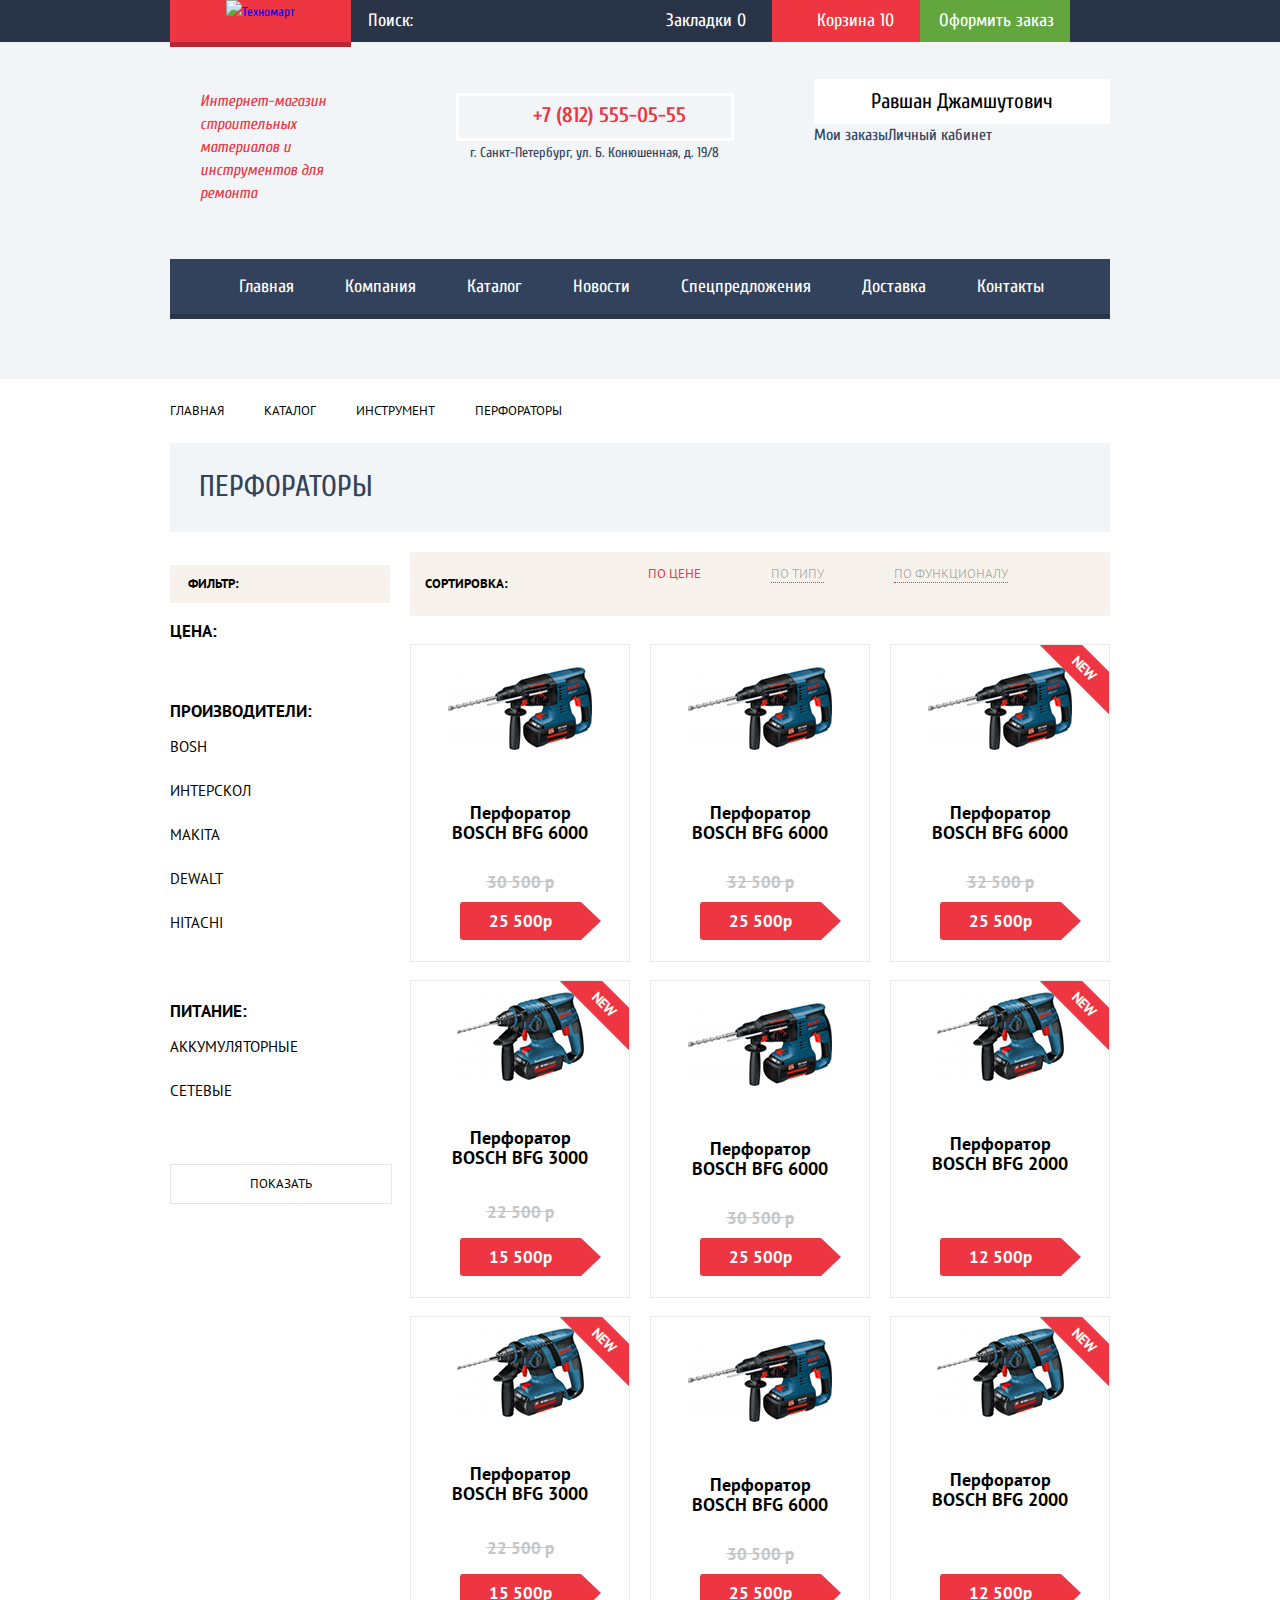
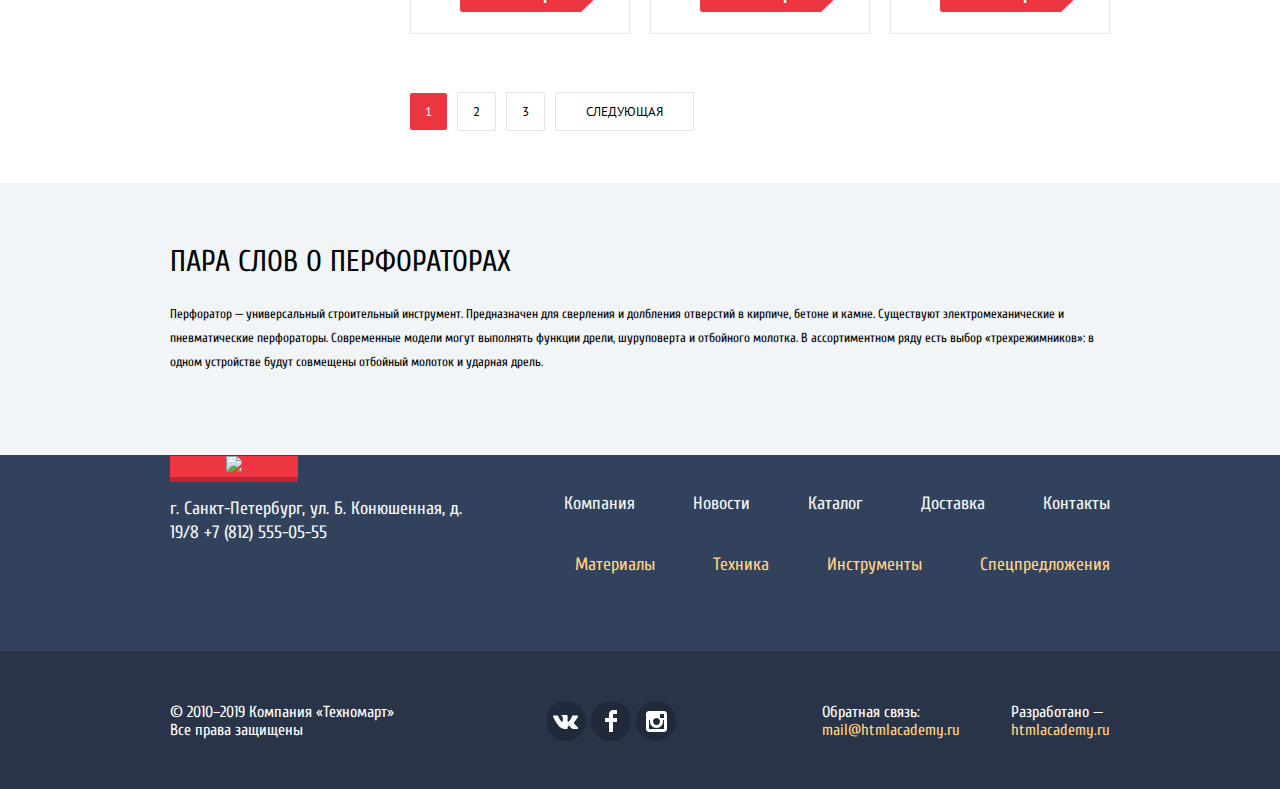
==== commit 62f3fbd2: "Сетка" ====
--- a/catalog.html
+++ b/catalog.html
@@ -24,7 +24,7 @@
     <div class="header-top">
       <div class="container">
         <!-- Logo -->
-        <a class="logo" aria-label="Техномарт" title="Техномарт">
+        <a class="logo" href="index.html" aria-label="Техномарт" title="Техномарт">
           <img class="logo-image" src="#" alt="Техномарт" width="108" height="18">
         </a>
         <!-- Form -->
@@ -35,10 +35,10 @@
         <!-- User-action-list -->
         <ul class="action">
           <li class="action-item">
-            <a href="#" class="action-link">Закладки<span>0</span></a>
+            <a href="#" class="action-link">Закладки <span>0</span></a>
           </li>
           <li class="action-item">
-            <a href="#" class="action-link">Корзина<span>0</span></a>
+            <a href="#" class="action-link action-link-added">Корзина <span>10</span></a>
           </li>
           <li class="action-item">
             <a href="#" class="action-link button-green">Оформить заказ</a>
@@ -81,13 +81,13 @@
       <div class="container">
         <ul class="menu">
           <li class="menu-item">
-            <a href="#" class="menu-link">Главная</a>
+            <a href="index.html" class="menu-link">Главная</a>
           </li>
           <li class="menu-item">
             <a href="#" class="menu-link">Компания</a>
           </li>
           <li class="menu-item">
-            <a href="#" class="menu-link">Каталог</a>
+            <a class="menu-link">Каталог</a>
           </li>
           <li class="menu-item">
             <a href="#" class="menu-link">Новости</a>
@@ -122,7 +122,7 @@
         </li>
       </ul>
 
-      <h1 class="page-title">Перфораторы</h1>
+      <h1 class="page-title title">Перфораторы</h1>
       <!-- Catalog -->
 
       <section class="catalog">
@@ -221,76 +221,58 @@
           <!-- List -->
           <ul class="catalog-list">
             <li class="catalog-item">
-              <a class="catalog-link" href="#">
-                <h3 class="catalog-title">Перфоратор BOSCH BFG 6000</h3>
-                <img src="img/perforator.png" width="144" height="128" alt="Перфоратор bosh bg-6000">
+                <h3 class="catalog-title">Перфоратор BOSCH BFG 6000</h3>
+                <img src="img/catalog/perforator.png" width="144" height="128" alt="Перфоратор bosh bg-6000">
                 <p class="old-price">30 500 р</p>
                 <p class="new-price">25 500р</p>
-              </a>
             </li>
             <li class="catalog-item">
-              <a class="catalog-link" href="#">
-                <h3 class="catalog-title">Перфоратор BOSCH BFG 6000</h3>
-                <img src="img/perforator.png" width="144" height="128" alt="Перфоратор bosh bg-6000">
+                <h3 class="catalog-title">Перфоратор BOSCH BFG 6000</h3>
+                <img src="img/catalog/perforator.png" width="144" height="128" alt="Перфоратор bosh bg-6000">
                 <p class="old-price">32 500 р</p>
                 <p class="new-price">25 500р</p>
-              </a>
-            </li>
-            <li class="catalog-item">
-              <a class="catalog-link" href="#">
-                <h3 class="catalog-title">Перфоратор BOSCH BFG 6000</h3>
-                <img src="#" alt="Перфоратор bosh bg-6000">
+            </li>
+            <li class="catalog-item item-new">
+                <h3 class="catalog-title">Перфоратор BOSCH BFG 6000</h3>
+                <img src="img/catalog/perforator.png" alt="Перфоратор bosh bg-6000">
                 <p class="old-price">32 500 р</p>
                 <p class="new-price">25 500р</p>
-              </a>
-            </li>
-            <li class="catalog-item">
-              <a class="catalog-link" href="#">
+            </li>
+            <li class="catalog-item item-new">
                 <h3 class="catalog-title">Перфоратор BOSCH BFG 3000</h3>
-                <img src="img/perforator-2.png" width="127" height="112" alt="Перфоратор bosh bg-3000">
+                <img src="img/catalog/perforator-2.png" width="127" height="112" alt="Перфоратор bosh bg-3000">
                 <p class="old-price">22 500 р</p>
                 <p class="new-price">15 500р</p>
-              </a>
             </li>
             <li class="catalog-item">
-              <a class="catalog-link" href="#">
-                <h3 class="catalog-title">Перфоратор BOSCH BFG 6000</h3>
-                <img src="img/perforator.png" width="144" height="128" alt="Перфоратор bosh bg-6000">
+                <h3 class="catalog-title">Перфоратор BOSCH BFG 6000</h3>
+                <img src="img/catalog/perforator.png" width="144" height="128" alt="Перфоратор bosh bg-6000">
                 <p class="old-price">30 500 р</p>
                 <p class="new-price">25 500р</p>
-              </a>
-            </li>
-            <li class="catalog-item">
-              <a class="catalog-link" href="#">
+            </li>
+            <li class="catalog-item item-new">
                 <h3 class="catalog-title">Перфоратор BOSCH BFG 2000</h3>
-                <img src="img/perforator-2.png" width="127" height="112" alt="Перфоратор bosh bg-2000">
+                <img src="img/catalog/perforator-2.png" width="127" height="112" alt="Перфоратор bosh bg-2000">
                 <p class="old-price"></p>
                 <p class="new-price">12 500р</p>
-              </a>
-            </li>
-            <li class="catalog-item">
-              <a class="catalog-link" href="#">
+            </li>
+            <li class="catalog-item item-new">
                 <h3 class="catalog-title">Перфоратор BOSCH BFG 3000</h3>
-                <img src="img/perforator-2.png" width="127" height="112" alt="Перфоратор bosh bg-3000">
+                <img src="img/catalog/perforator-2.png" width="127" height="112" alt="Перфоратор bosh bg-3000">
                 <p class="old-price">22 500 р</p>
                 <p class="new-price">15 500р</p>
-              </a>
             </li>
             <li class="catalog-item">
-              <a class="catalog-link" href="#">
-                <h3 class="catalog-title">Перфоратор BOSCH BFG 6000</h3>
-                <img src="img/perforator.png" width="144" height="128" alt="Перфоратор bosh bg-6000">
+                <h3 class="catalog-title">Перфоратор BOSCH BFG 6000</h3>
+                <img src="img/catalog/perforator.png" width="144" height="128" alt="Перфоратор bosh bg-6000">
                 <p class="old-price">30 500 р</p>
                 <p class="new-price">25 500р</p>
-              </a>
-            </li>
-            <li class="catalog-item">
-              <a class="catalog-link" href="#">
+            </li>
+            <li class="catalog-item item-new">
                 <h3 class="catalog-title">Перфоратор BOSCH BFG 2000</h3>
-                <img src="img/perforator-2.png" width="127" height="112" alt="Перфоратор bosh bg-2000">
+                <img src="img/catalog/perforator-2.png" width="127" height="112" alt="Перфоратор bosh bg-2000">
                 <p class="old-price"></p>
                 <p class="new-price">12 500р</p>
-              </a>
             </li>
           </ul>
           <ul class="pagination">
@@ -312,7 +294,7 @@
     </section>
     <section class="some-words">
       <div class="container">
-        <h2 class="some-words-title">Пара слов о Перфораторах</h2>
+        <h2 class="some-words-title title">Пара слов о Перфораторах</h2>
         <p class="some-words-text">
           Перфоратор — универсальный строительный инструмент. Предназначен для сверления и долбления отверстий в
           кирпиче,
@@ -361,14 +343,22 @@
           © 2010–2019 Компания «Техномарт» Все права защищены
         </p>
         <ul class="social">
-          <li class="social-item"><a href="#" class="social-link"></a></li>
-          <li class="social-item"><a href="#" class="social-link"></a></li>
-          <li class="social-item"><a href="#" class="social-link"></a></li>
+          <li class="social-item"><a href="#" class="social-link"><svg width="26" height="15" viewBox="0 0 26 15" fill="none" xmlns="http://www.w3.org/2000/svg">
+            <path d="M15.5403 11.7281C16.4609 11.4384 17.6395 13.6406 18.8943 14.4834C19.836 15.1219 20.5573 14.9841 20.5573 14.9841L23.9017 14.9372C23.9017 14.9372 25.6495 14.8322 24.8232 13.4803C24.7549 13.3678 24.3389 12.4781 22.334 10.6472C20.2376 8.73186 20.5217 9.04218 23.0456 5.73093C24.5835 3.71249 25.1988 2.47968 25.0062 1.95468C24.8213 1.44936 23.6918 1.58061 23.6918 1.58061L19.9237 1.60593C19.5568 1.60686 19.2458 1.71749 19.1042 2.08874C19.1013 2.09249 18.5062 3.65061 17.7127 4.9753C16.0362 7.77749 15.3669 7.92655 15.0896 7.75124C14.4531 7.3453 14.6139 6.1228 14.6139 5.25374C14.6139 2.5378 15.0299 1.4053 13.7992 1.1128C13.388 1.0153 13.0876 0.951552 12.0389 0.942177C10.6985 0.922489 9.56027 0.942177 8.91508 1.25061C8.48656 1.45968 8.15819 1.91811 8.35753 1.94436C8.6079 1.97718 9.1693 2.09436 9.46975 2.49374C9.8559 3.01124 9.84434 4.17093 9.84434 4.17093C9.84434 4.17093 10.0649 7.36874 9.32434 7.7653C8.8159 8.03718 8.12064 7.48218 6.62516 4.9378C5.86153 3.63655 5.28471 2.19843 5.28471 2.19843C5.28471 2.19843 5.17301 1.93124 4.97079 1.78499C4.73005 1.61155 4.39301 1.55624 4.39301 1.55624L0.816563 1.57874C0.816563 1.57874 0.27923 1.59374 0.0818227 1.82436C-0.0934366 2.02874 0.0673782 2.45061 0.0673782 2.45061C0.0673782 2.45061 2.86864 8.90155 6.04064 12.1509C8.94879 15.1341 12.2537 14.9362 12.2537 14.9362H13.7511C13.7511 14.9362 14.2027 14.8856 14.4338 14.6437C14.6495 14.4187 14.6399 13.9959 14.6399 13.9959C14.6399 13.9959 14.61 12.0187 15.5403 11.7281Z" fill="white"/>
+            </svg></a></li>
+          <li class="social-item"><a href="#" class="social-link"><svg width="12" height="22" viewBox="0 0 12 22" fill="none" xmlns="http://www.w3.org/2000/svg">
+            <path d="M12 4V0H8C5.79086 0 4 1.79086 4 4V8H0V12H4V22H8V12H12V8H8V4H12Z" fill="white"/>
+            </svg></a></li>
+          <li class="social-item"><a href="#" class="social-link"><svg width="21" height="21" viewBox="0 0 21 21" fill="none" xmlns="http://www.w3.org/2000/svg">
+            <path fill-rule="evenodd" clip-rule="evenodd" d="M3 0H18C19.65 0 21 1.35 21 3V18C21 19.65 19.65 21 18 21H3C1.35 21 0 19.65 0 18V3C0 1.35 1.35 0 3 0ZM14 10.5C14 8.57 12.43 7 10.5 7C8.57 7 7 8.57 7 10.5C7 12.43 8.57 14 10.5 14C12.43 14 14 12.43 14 10.5ZM3 18V9H4.181C4.0626 9.49127 4.00186 9.99467 4 10.5C4 14.0899 6.91015 17 10.5 17C14.0899 17 17 14.0899 17 10.5C16.9986 9.99464 16.9379 9.49118 16.819 9H18V18H3ZM14 7H18V3H14V7Z" fill="white"/>
+            </svg></a></li>
         </ul>
         <div class="footer-info">
-          <p class="footer-info-item">Обратная связь:<br><a href="mailto:mail@htmlacademy.ru"
+          <p class="footer-info-item">Обратная связь:
+            <a href="mailto:mail@htmlacademy.ru"
               class="footer-info-link">mail@htmlacademy.ru</a></p>
-          <p class="footer-info-item">Разработано —<br><a href="#" class="footer-info-link">htmlacademy.ru</a></p>
+          <p class="footer-info-item">Разработано —
+            <a href="https://up.htmlacademy.ru/htmlcss/30" class="footer-info-link">htmlacademy.ru</a></p>
         </div>
       </div>
     </section>
--- a/css/style.css
+++ b/css/style.css
@@ -2,18 +2,20 @@
   --basic-black: #000;
   --sort-link: rgba(0, 0, 0, 0.3);
   --link-active: #161D29;
-  --link-active-color: rgba(255, 255, 255, 0.5);
   --basic-dark-grey: #1D2739;
   --basic-grey: #293449;
+  --social: #212A3A;
   --basic-light-grey: #32425C;
+  --white: #FFFFFF;
   --basic-greylight: #A9A9A9;
   --basic-light: #C5C5C5;
   --basic-background: #F1F5F7;
   --catalog-border: #EAEAEA;
+  --border-button: #e5e5e5;
   --section-header: #F9F5F0;
   --grey-section: #f4f4f4;
   --sort-list: #F7F3EC;
-  --white: #FFFFFF;
+  --white-50: rgba(255, 255, 255, 0.5);
   --footer-top-link: rgba(241, 245, 247, 0.5);
   --footer-bottom-link: rgba(255, 209, 128, 0.5);
   --basic-red: #EE3643;
@@ -70,13 +72,19 @@
   list-style: none;
 }
 
-h1, h2, h3 {
+.title {
+  text-transform: uppercase;
+  font-size: 30px;
+  line-height: 30px;
+  font-weight: 400;
+  margin: 0;
   padding: 0;
-  margin: 0;
-}
-
-p {
-  margin: 0;
+}
+
+*,
+*::before,
+*::after {
+  box-sizing: border-box;
 }
 
 .visually-hidden,
@@ -122,7 +130,7 @@
 
 .filter-button {
 padding: 10px 79px;
-border: 1px solid #E5E5E5;
+border: 1px solid var(--border-button);
 }
 
 /* Header */
@@ -138,25 +146,27 @@
 
 .header-top .container {
   display: flex;
-  justify-content: space-between;
-}
-
+  flex-wrap: wrap;
+}
 
 .logo {
-  width: 220px;
+  background-color: var(--basic-red);
+  padding-right: 56px;
+  padding-left: 56px;
+  box-shadow: 0px 5px 0px var(--button-red-active);
+}
+
+.header-search {
+  width: 270px;
 }
 
 .header-search-field {
   font-size: 18px;
   line-height: 24px;
-  color: var(--white);
   background-color: transparent;
   border: none;
   padding: 9px 0 9px 17px;
-}
-
-input[type="search"] {
-  width: 270px;
+  width: 100%;
 }
 
 .header-search-field::placeholder {
@@ -190,8 +200,12 @@
   padding-left: 45px;
 }
 
+.action-link-added {
+  background-color: var(--basic-red);
+}
+
 .action-link:active {
-  color: var(--link-active-color);
+  color: var(--white-50);
   background-color: var(--link-active);
 }
 
@@ -208,7 +222,7 @@
 }
 
 .button-green:active {
-  color: var(--link-active-color);
+  color: var(--white-50);
   background-color: var(--basic-green);
 }
 
@@ -218,6 +232,7 @@
   background-color: var(--white);
   font-size: 21px;
   line-height: 21px;
+  padding: 12px 57px;
 }
 
 .user-points {
@@ -261,11 +276,11 @@
   color: var(--basic-light-grey);
   font-size: 14px;
   line-height: 24px;
-
-
+  text-align: center;
 }
 
 .header-phone {
+  display: inline-block;
   color: var(--basic-red);
   font-weight: 700;
   font-size: 21px;
@@ -337,12 +352,6 @@
   padding: 25px 14px 25px 25px;
 }
 
-.section-title {
-  text-transform: uppercase;
-  font-size: 30px;
-  line-height: 30px;
-}
-
 .section-header .section-title {
   color: var(--basic-light-grey);
 }
@@ -367,7 +376,50 @@
   font-weight: 700;
   font-size: 24px;
   line-height: 30px;
-}
+  padding: 0;
+  margin: 0;
+}
+
+.promo-item {
+  min-height: 123px;
+  position: relative;
+  overflow: hidden;
+  padding: 20px 0 21px 22px;
+}
+
+.promo-item-1 {
+  background: var(--special-yellow) url(../img/icon/icon-promo-1.svg) no-repeat top 31px right 43px;
+}
+
+.promo-item-2 {
+  background: var(--special-blue) url(../img/icon/icon-promo-2.svg) no-repeat top 34px right 31px;;
+}
+
+.promo-item-3 {
+  background: var(--special-lilac) url(../img/icon/icon-promo-3.svg) no-repeat top 31px right 31px;
+}
+
+.promo-item-4 {
+  background: var(--special-greenlight) url(../img/icon/icon-promo-4.svg) no-repeat top 26px right 45px;
+}
+
+.promo-item-5 {
+  background: var(--special-yellow) url(../img/icon/icon-promo-5.svg) no-repeat top 32px right 31px;
+}
+
+.promo-item-button {
+  background-color: rgba(255, 255, 255, 0.3);
+  margin-top: 14px;
+}
+
+.promo-item-button:hover {
+  background-color: rgba(197, 197, 197, 0.3);
+}
+
+.promo-item-button:active {
+  background-color: rgba(169, 169, 169, 0.3);
+}
+
 .promo-slider-title {
   text-transform: uppercase;
   font-weight: 700;
@@ -380,39 +432,6 @@
   line-height: 24px;
 }
 
-.promo-item-button {
-  background-color: rgba(255, 255, 255, 0.3);
-}
-
-.promo-item-button:hover {
-  background-color: rgba(197, 197, 197, 0.3);
-}
-
-.promo-item-button:active {
-  background-color: rgba(169, 169, 169, 0.3);
-}
-
-.promo-item {
-  min-height: 123px;
-}
-
-.promo-item-1,
-.promo-item-5 {
-  background-color: var(--special-yellow);
-}
-
-.promo-item-2 {
-  background-color: var(--special-blue);
-}
-
-.promo-item-3 {
-  background-color: var(--special-lilac);
-}
-
-.promo-item-4 {
-  background-color: var(--special-greenlight);
-}
-
 .promo-slider {
   grid-area: 2 / 1 / 4 / 3;
   background-color: #BBAEA4;
@@ -438,20 +457,47 @@
 .catalog-item {
   width: 220px;
   min-height: 318px;
+  padding-bottom: 21px;
   border: 1px solid var(--catalog-border);
   box-sizing: border-box;
   margin-right: 20px;
   margin-bottom: 18px;
-}
-
-.catalog-link {
   display: flex;
   flex-direction: column;
   align-items: center;
-}
-
-.catalog-link-img {
+  justify-content: space-between;
+  text-align: center;
+  position: relative;
+  overflow: hidden;
+}
+
+.item-new::after {
+  content: "NEW";
+  position: absolute;
+  top: 8px;
+  right: -25px;
+  transform: rotate(45deg);
+  width: 100px;
+  height: 30px;
+  background-color: var(--basic-red);
+  color: var(--white);
+  font-size: 14px;
+  line-height: 18px;
+  display: flex;
+  justify-content: center;
+  align-items: center;
+}
+
+.catalog-item:hover {
+  box-shadow: 0px 4px 20px rgba(0, 0, 0, 0.15);
+}
+
+.catalog-item img {
   order: -1;
+}
+
+.catalog-item p {
+  margin: 0;
 }
 
 .catalog-title {
@@ -464,10 +510,27 @@
 
 .old-price {
   color: var(--basic-light);
+  text-decoration: line-through;
 }
 
 .new-price {
-  color: var(--white);
+  width: 121px;
+  height: 38px;
+  background-color: #EE3643;
+  position: relative;
+  border-radius: 3px 0 0 3px;
+  display: flex;
+  justify-content: center;
+  align-items: center;
+  color: white;
+}
+
+.new-price::after {
+  content: '';
+  position: absolute;
+  right: -39px; bottom: 0px;
+  border: 19px solid transparent;
+  border-left: 20px solid #EE3643;
 }
 
 /* Manufacture */
@@ -492,6 +555,14 @@
   height: 145px;
 }
 
+.manufacture-item:hover {
+  box-shadow: 0px 4px 20px rgba(0, 0, 0, 0.15);
+}
+
+.manufacture-item:active {
+  opacity: 0.3;
+}
+
 
 /* Services */
 
@@ -511,71 +582,8 @@
   margin: 25px 0 70px;
 }
 
-.tabs-content-title,
-.some-words-title {
-  text-transform: uppercase;
-  font-size: 30px;
-  line-height: 30px;
-}
-
 .tabs-content-title {
   color: var(--basic-light-grey);
-}
-
-.services {
-  background-color: var(--basic-background);
-}
-
-.about {
-  margin-bottom: 70px;
-}
-
-.about .container {
-  display: flex;
-  justify-content: space-between;
-}
-
-.about-column:first-child {
-  width: 460px;
-}
-
-.about-column:last-child {
-  width: 300px;
-}
-
-.about-column .section-title {
-  margin-bottom: 24px;
-}
-
-.about-text {
-  font-family: "PT Sans";
-
-}
-
-.about-text:first-of-type {
-  margin-bottom: 32px;
-}
-
-.about-list {
-  font-size: 18px;
-  line-height: 24px;
-  margin-bottom: 20px;
-}
-
-.map-content {
-  padding: 0;
-  margin: 0;
-  margin-bottom: 25px;
-}
-
-.about-map-image {
-  background-color: var(--basic-greylight);
-}
-
-.button-red-wide{
-  width: 100%;
-  box-sizing: border-box;
-  text-align: center;
 }
 
 .tabs-content {
@@ -590,27 +598,110 @@
   box-sizing: border-box;
 }
 
+.tabs-controls {
+ position: relative;
+}
+
+.tabs-controls::after {
+  content: "";
+  position: absolute;
+  background-image: url("../img/icon/control-shadow.png");
+  top: -40px;
+  right: 0;
+  width: 10px;
+  height: 279px;
+}
+
 .tabs-control-btn {
   color: var(--white);
+  background-color: var(--basic-light-grey);
   font-weight: 700;
   font-size: 21px;
   line-height: 30px;
-  background-color: var(--basic-light-grey);
   border: none;
   transition: all 0.3s ease 0s;
   width: 240px;
   padding: 13px 0 17px 22px;
   text-align: left;
+  box-shadow: 0px 1px 0px #293449, inset 0px 1px 0px #405069;
+  outline: none;
+  margin-top: 1px;
 }
 
 .tabs-control-btn.active {
   color: var(--basic-light-grey);
   background-color: var(--white);
+  box-shadow: 0px 1px 0px var(--basic-white);
 }
 
 .tabs-control-btn:not(.active):hover,
 .tabs-control-btn:not(.active):focus {
   background-color: var(--basic-grey);
+}
+
+.services {
+  background-color: var(--basic-background);
+}
+
+/* about company */
+
+.about .container {
+  display: grid;
+  grid-template-columns: 450px 300px;
+  justify-content: space-between;
+  margin-bottom: 70px;
+}
+
+.about-column .section-title {
+  margin-bottom: 24px;
+}
+
+.about-text {
+  font-family: "PT Sans";
+  margin-bottom: 0;
+}
+
+.about-text:first-of-type {
+  margin-bottom: 32px;
+}
+
+.about-list {
+  font-size: 18px;
+  line-height: 24px;
+  margin-top: 3px;
+  margin-bottom: 20px;
+}
+
+.about-list-item {
+  padding-left: 37px;
+  margin-bottom: 12px;
+  position: relative;
+}
+
+.about-list-item::before {
+  content: "";
+  width: 25px;
+  height: 2px;
+  background-color: var(--basic-red);
+  position: absolute;
+  left: 0;
+  top: 50%;
+}
+
+.map-content {
+  padding: 0;
+  margin: 0;
+  margin-bottom: 25px;
+}
+
+.about-map-image {
+  background-color: var(--basic-greylight);
+}
+
+.button-red-wide{
+  width: 100%;
+  box-sizing: border-box;
+  text-align: center;
 }
 
 /* Breadcrumbs */
@@ -638,6 +729,7 @@
 
 .page-title {
   padding: 29px 0 30px 29px;
+  color: var(--basic-light-grey);
   background-color: var(--basic-background);
 }
 
@@ -744,7 +836,8 @@
 
 .pagination {
   display: flex;
-
+  flex-wrap: wrap;
+  margin-top: 48px;
 }
 
 .pagination-link {
@@ -752,12 +845,29 @@
   font-size: 13px;
   line-height: 18px;
   text-transform: uppercase;
-  color: var(--basic-black);
+  border: 1px solid var(--border-button);
+  border-radius: 2px;
+  padding: 10px 15px;
+  margin-right: 10px;
+  color: var(--basic-black)
+}
+
+.pagination-link-last {
+  padding: 10px 30px;
 }
 
 .pagination-link-active {
   background-color: var(--basic-red);
   color: var(--white);
+  border: none;
+}
+
+.pagination-link:hover {
+  border-color: var(--basic-light);
+}
+
+.pagination-link:active {
+  border-color: var(--basic-red);
 }
 
 .some-words {
@@ -792,7 +902,6 @@
 
 .footer-contacts {
   width: 320px;
-
 }
 
 .footer-menu {
@@ -858,10 +967,30 @@
 
 .social {
   display: flex;
+  flex-wrap: wrap;
+  justify-content: space-between;
+  align-content: center;
+  width: 130px;
+}
+
+.social-link {
+  display: flex;
+  width: 40px;
+  height: 40px;
+  border-radius: 50%;
+  align-items: center;
+  justify-content: center;
+  background-color: var(--social)
+}
+
+.social-link:hover,
+.social-link:active {
+  background-color: var(--basic-red);
 }
 
 .footer-info {
-  display: flex;
+  display: grid;
+  grid-template-columns: min-content min-content;
 }
 
 .footer-info-item:first-child {
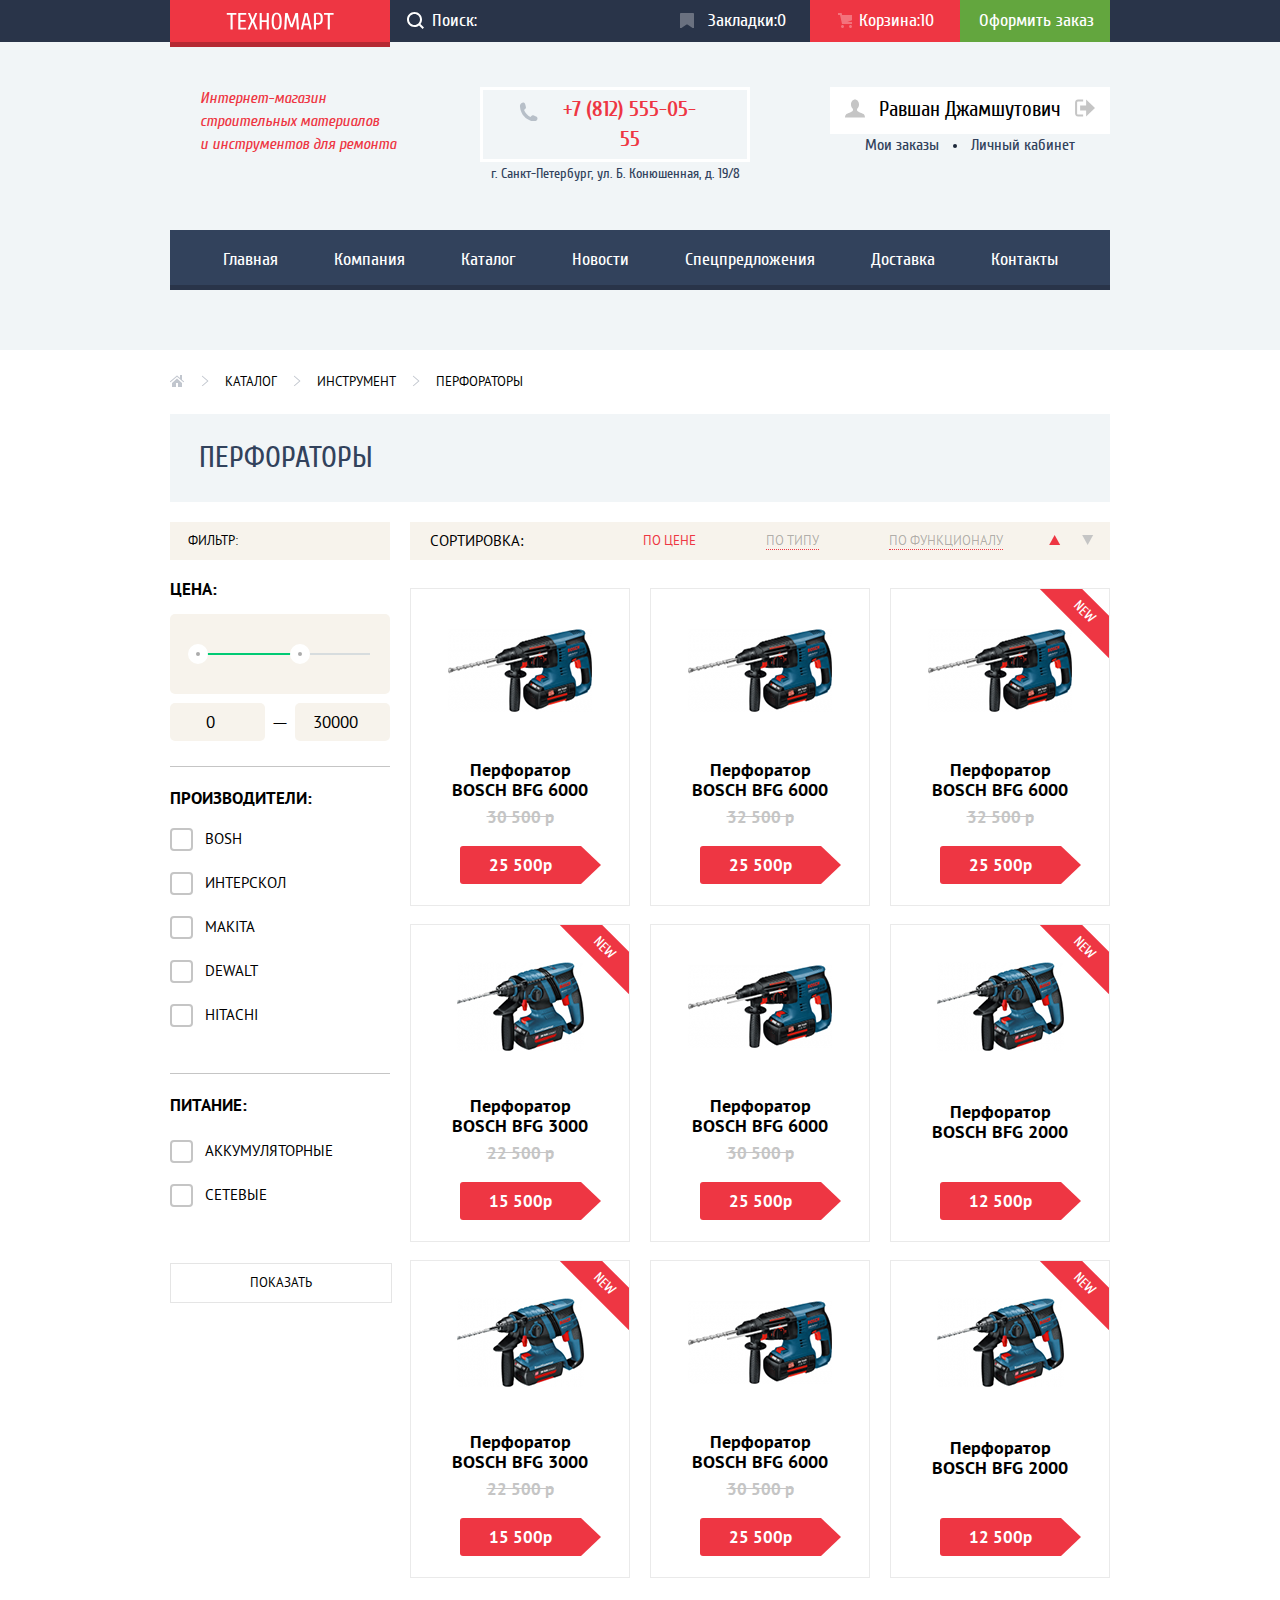
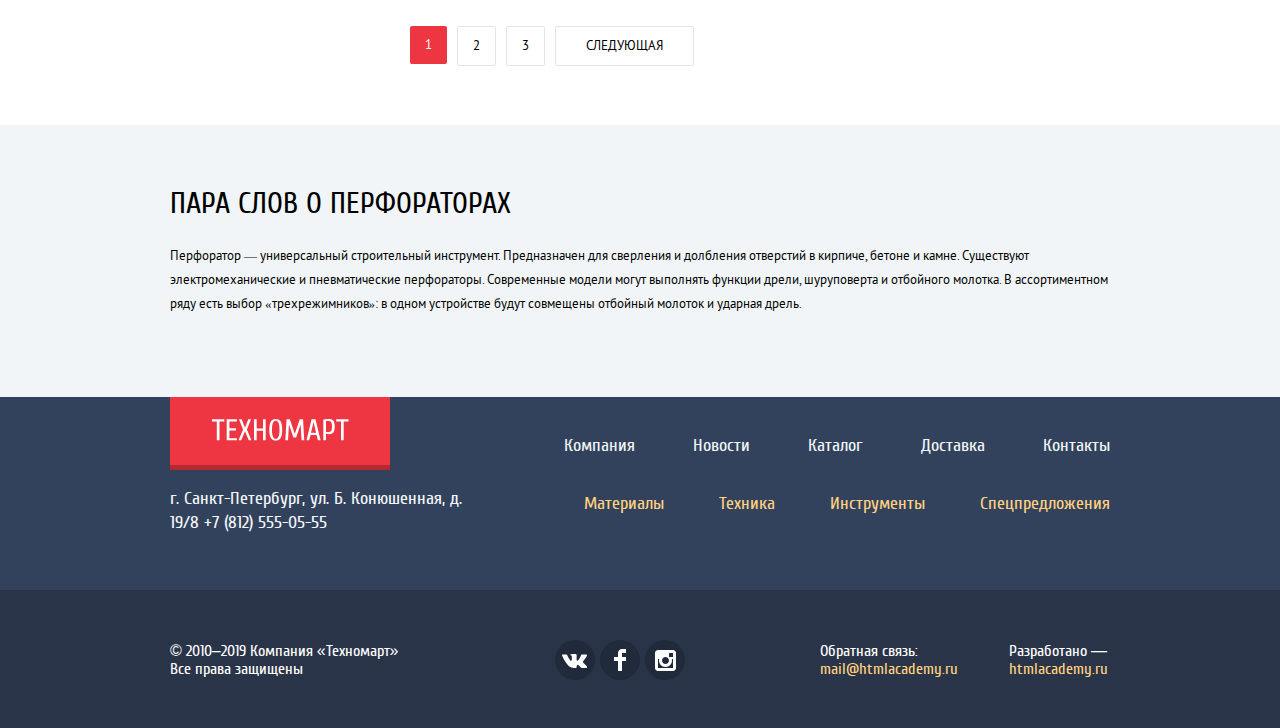
==== commit e87e358b: "/" ====
--- a/catalog.html
+++ b/catalog.html
@@ -9,10 +9,6 @@
   <link rel="icon" href="img/icon.svg" type="image/svg+xml">
   <link rel="apple-touch-icon" href="img/icon-180.png"><!-- 180×180 -->
   <link rel="manifest" href="manifest.webmanifest">
-  <link href="https://fonts.googleapis.com/css2?family=Cuprum:ital,wght@0,400;0,700;1,400&display=swap"
-    rel="stylesheet">
-  <link href="https://fonts.googleapis.com/css2?family=PT+Sans:ital,wght@0,400;0,700;1,400&display=swap"
-    rel="stylesheet">
   <link rel="stylesheet" href="css/normalize.css">
   <link rel="stylesheet" href="css/style.css">
   <title>HTML Academy: Техномарт</title>
@@ -22,279 +18,351 @@
   <header class="header">
     <!-- Top -->
     <div class="header-top">
-      <div class="container">
-        <!-- Logo -->
-        <a class="logo" href="index.html" aria-label="Техномарт" title="Техномарт">
-          <img class="logo-image" src="#" alt="Техномарт" width="108" height="18">
+      <!-- Logo -->
+      <div class="header-top-container container">
+
+        <a class="logo header-logo" href="index.html" aria-label="Техномарт" title="Техномарт">
+          <img class="logo-image" src="img/logo/logo-technomart.svg" alt="Техномарт" width="108" height="18">
         </a>
         <!-- Form -->
         <form action="#" class="header-search">
           <label class="header-search-label" for="#"></label>
-          <input type="search" name="query" id="#" required class="header-search-field" placeholder="Поиск:">
+          <input class="header-search-field" type="search" name="query" id="#" required placeholder="Поиск:">
         </form>
         <!-- User-action-list -->
-        <ul class="action">
-          <li class="action-item">
-            <a href="#" class="action-link">Закладки <span>0</span></a>
-          </li>
-          <li class="action-item">
-            <a href="#" class="action-link action-link-added">Корзина <span>10</span></a>
-          </li>
-          <li class="action-item">
+        <div class="action">
+            <a href="#" class="action-link action-link-bookmark">Закладки: <span>0</span></a>
+
+
+            <a href="#" class="action-link action-link-cart cart-add">Корзина: <span>10</span></a>
+
+
             <a href="#" class="action-link button-green">Оформить заказ</a>
-          </li>
-        </ul>
+
+        </div>
+
       </div>
     </div>
     <!-- /Top -->
-
-    <div class="header-middle">
-      <div class="container">
-        <!-- Page title -->
-        <h1 class="site-title">Интернет-магазин строительных материалов и инструментов для ремонта</h1>
-        <!-- Information-->
-        <p class="header-info">
-          <a href="tel:+78125550555" class="header-phone">+7 (812) 555-05-55</a><br>
-          г. Санкт-Петербург, ул. Б. Конюшенная, д. 19/8
-        </p>
-        <!-- User -->
-        <div class="user">
-          <div class="user-info">
-            <a href="#" class="user-info__link user-info-about">
-              <!-- Иконка пользователя -->
-            </a>
-            Равшан Джамшутович
-            <a href="#" class="user-info__link user-info-exit">
-              <!-- Иконка выхода -->
-            </a>
-          </div>
-          <ul class="user-points">
-            <li class="user-points-item"><a href="#" class="user-points-link">Мои заказы</a></li>
-            <li class="user-points-item"><a href="#" class="user-points-link">Личный кабинет</a></li>
-          </ul>
-        </div>
+    <div class="header-middle container">
+      <!-- Page title -->
+      <h1 class="site-title">Интернет-магазин строительных материалов <br>и инструментов для ремонта</h1>
+      <!-- Information-->
+      <div class="header-info">
+        <a href="tel:+78125550555" class="header-phone">+7 (812) 555-05-55</a>
+        г. Санкт-Петербург, ул. Б. Конюшенная, д. 19/8
+      </div>
+      <!-- User -->
+      <div class="user">
+        <div class="user-info">
+          <a href="#" class="user-info__link user-info-about">
+            <!-- Иконка пользователя -->
+            <svg width="20" height="19" viewBox="0 0 20 19" fill="none" xmlns="http://www.w3.org/2000/svg">
+              <path d="M17.881 14.666C15.737 13.931 13.625 13 12.674 12.276C12.017 11.775 11.904 10.658 12.157 9.861C13.275 8.958 14.021 7.384 14.021 5.583C14.021 2.776 12.221 0.5 10 0.5C7.77902 0.5 5.97901 2.776 5.97901 5.583C5.97901 7.384 6.72501 8.957 7.84201 9.86C8.09501 10.658 7.98302 11.775 7.32502 12.276C6.37502 13 4.26201 13.93 2.11801 14.666C-0.0259852 15.402 1.48343e-05 18.5 1.48343e-05 18.5H20C20 18.5 20.025 15.401 17.881 14.666Z" fill="#C5C5C5"/>
+            </svg>
+          </a>
+          Равшан Джамшутович
+          <a href="#" class="user-info__link user-info-exit">
+            <!-- Иконка выхода -->
+            <svg width="20" height="18" viewBox="0 0 20 18" fill="none" xmlns="http://www.w3.org/2000/svg">
+              <path d="M20 9L11.125 0.5V6.5H5.125V11.5H11.125V17.5L20 9Z" fill="#C5C5C5"/>
+              <path d="M2.10601 14.452V3.548C2.12401 3.172 2.27701 2.491 3.11601 2.491H8.14301V0.5H3.11601C0.938006 0.5 0.112006 2.31 0.0870056 3.527V14.473C0.112006 15.689 0.938006 17.5 3.11601 17.5H8.14301V15.51H3.11601C2.27701 15.51 2.12401 14.827 2.10601 14.452Z" fill="#C5C5C5"/>
+            </svg>
+          </a>
+        </div>
+        <ul class="user-points r-indent-ul">
+          <li class="user-points-item"><a href="#" class="user-points-link">Мои заказы</a></li>
+          <li class="user-points-item"><a href="#" class="user-points-link">Личный кабинет</a></li>
+        </ul>
       </div>
     </div>
-
     <!-- Menu -->
-    <nav class="nav">
-      <div class="container">
-        <ul class="menu">
-          <li class="menu-item">
-            <a href="index.html" class="menu-link">Главная</a>
-          </li>
-          <li class="menu-item">
-            <a href="#" class="menu-link">Компания</a>
-          </li>
-          <li class="menu-item">
-            <a class="menu-link">Каталог</a>
-          </li>
-          <li class="menu-item">
-            <a href="#" class="menu-link">Новости</a>
-          </li>
-          <li class="menu-item">
-            <a href="#" class="menu-link">Спецпредложения</a>
-          </li>
-          <li class="menu-item">
-            <a href="#" class="menu-link">Доставка</a>
-          </li>
-          <li class="menu-item">
-            <a href="#" class="menu-link">Контакты</a>
-          </li>
-        </ul>
-      </div>
+    <nav class="nav container">
+      <ul class="menu r-indent-ul">
+        <li class="menu-item">
+          <a class="menu-link" href="index.html">Главная</a>
+        </li>
+        <li class="menu-item">
+          <a href="#" class="menu-link">Компания</a>
+        </li>
+        <li class="menu-item">
+          <a href="catalog.html" class="menu-link">Каталог</a>
+        </li>
+        <li class="menu-item">
+          <a href="#" class="menu-link">Новости</a>
+        </li>
+        <li class="menu-item">
+          <a href="#" class="menu-link">Спецпредложения</a>
+        </li>
+        <li class="menu-item">
+          <a href="#" class="menu-link">Доставка</a>
+        </li>
+        <li class="menu-item">
+          <a href="#" class="menu-link">Контакты</a>
+        </li>
+      </ul>
     </nav>
   </header>
+
   <main>
-    <div class="container">
-      <ul class="breadcrumbs">
-        <li class="breadcrumbs-item">
-          <a class="breadcrumbs-link" href="index.html">Главная</a>
-        </li>
-        <li class="breadcrumbs-item">
-          <a class="breadcrumbs-link" href="#">Каталог</a>
-        </li>
-        <li class="breadcrumbs-item">
-          <a class="breadcrumbs-link" href="#">Инструмент</a>
-        </li>
-        <li class="breadcrumbs-item">
-          <a class="breadcrumbs-link">Перфораторы</a>
-        </li>
-      </ul>
-
-      <h1 class="page-title title">Перфораторы</h1>
-      <!-- Catalog -->
-
-      <section class="catalog">
-        <!-- left column -->
-        <div class="catalog-column-filter">
-          <h3 class="filter-title">Фильтр:</h3>
-          <form action="#" class="filter-form">
-            <fieldset class="filter-fieldset">
-              <legend class="filter-legend">Цена:</legend>
-              <!-- Тут будет лок слайдера цены -->
-
-            </fieldset>
-            <fieldset class="filter-fieldset">
-              <legend class="filter-legend">Производители:</legend>
-              <ul class="filter-list">
-                <li class="filter-list-item">
-                  <label class="filter-label">
-                    <span class="filter-checkbox"></span>
-                    <input type="checkbox" name="Bosh" class="visually-hidden" checked>
-                    Bosh
-                  </label>
-                </li>
-                <li class="filter-list-item">
-                  <label class="filter-label">
-                    <span class="filter-checkbox"></span>
-                    <input type="checkbox" name="Interskol" class="visually-hidden">
-                    Интерскол
-                  </label>
-                </li>
-                <li class="filter-list-item">
-                  <label class="filter-label">
-                    <span class="filter-checkbox"></span>
-                    <input type="checkbox" name="Makita" class="visually-hidden" checked>
-                    Makita
-                  </label>
-                </li>
-                <li class="filter-list-item">
-                  <label class="filter-label">
-                    <span class="filter-checkbox"></span>
-                    <input type="checkbox" name="Dewalt" class="visually-hidden">
-                    Dewalt
-                  </label>
-                </li>
-                <li class="filter-list-item">
-                  <label class="filter-label">
-                    <span class="filter-checkbox"></span>
-                    <input type="checkbox" name="Hitachi" class="visually-hidden">
-                    Hitachi
-                  </label>
-                </li>
-              </ul>
-            </fieldset>
-            <fieldset class="filter-fieldset">
-              <legend class="filter-legend">Питание:</legend>
-              <ul class="filter-list">
-                <li class="filter-list-item">
-                  <label class="filter-label">
-                    <span class="filter-radio"></span>
-                    <input type="radio" name="#" id="#" class="visually-hidden" checked>
-                    Аккумуляторные
-                  </label>
-                </li>
-                <li class="filter-list-item">
-                  <label class="filter-label">
-                    <span class="filter-radio"></span>
-                    <input type="radio" name="#" id="#" class="visually-hidden">
-                    Сетевые
-                  </label>
-                </li>
-              </ul>
-            </fieldset>
-            <button type="submit" class="filter-button">Показать</button>
-          </form>
-        </div>
-        <!-- Right -->
-        <div class="catalog-column">
-          <div class="sort">
-            <!-- sort -->
-            <h3 class="sort-title">Сортировка:</h3>
-            <ul class="sort-list">
-              <li class="sort-item">
-                <a href="" class="sort-link sort-link-active">По цене</a>
-              </li>
-              <li class="sort-item">
-                <a href="" class="sort-link">По типу</a>
-              </li>
-              <li class="sort-item">
-                <a href="" class="sort-link">По функционалу</a>
-              </li>
-              <li class="sort-item sort-types">
-                <a href="#" class="sort-types-link sort-types-link-active"></a>
-                <a href="#" class="sort-types-link"></a>
+    <ul class="breadcrumbs r-indent-ul container">
+      <li class="breadcrumbs-item-home">
+        <a class="breadcrumbs-link" href="index.html" aria-label="На главную страницу"></a>
+      </li>
+      <li class="breadcrumbs-item">
+        <a class="breadcrumbs-link" href="#">Каталог</a>
+      </li>
+      <li class="breadcrumbs-item">
+        <a class="breadcrumbs-link" href="#">Инструмент</a>
+      </li>
+      <li class="breadcrumbs-item">
+        <a class="breadcrumbs-link">Перфораторы</a>
+      </li>
+    </ul>
+
+
+  <div class="container">
+    <h1 class="page-title section-title">Перфораторы</h1>
+  </div>
+    <!-- Catalog -->
+
+    <section class="catalog container">
+      <!-- left column -->
+      <div class="catalog-column-filter">
+        <div class="filter-header">
+        <h3 class="filter-title">Фильтр:</h3>
+        </div>
+        <form action="#" class="filter-form">
+          <fieldset class="filter-fieldset range-filter">
+            <legend class="filter-legend">Цена:</legend>
+            <!-- Тут будет лок слайдера цены -->
+            <div class="range-controls">
+              <div class="scale">
+                <div class="bar"></div>
+              </div>
+              <div class="toggle toggle-min"></div>
+              <div class="toggle toggle-max"></div>
+            </div>
+            <div class="price-control">
+              <input type="number" class="min-price" value="0">
+              <span class="delimeter">—</span>
+              <input type="number" class="max-price" value="30000">
+            </div>
+          </fieldset>
+          <fieldset class="filter-fieldset manufacture-filter">
+            <legend class="filter-legend">Производители:</legend>
+            <ul class="filter-list r-indent-ul">
+              <li class="filter-list-item">
+                <label class="filter-label">
+                  <input type="checkbox" name="Bosh" class="visually-hidden check-input" checked>
+                  Bosh
+                </label>
+              </li>
+              <li class="filter-list-item">
+                <label class="filter-label">
+                  <input type="checkbox" name="Interskol" class="visually-hidden check-input">
+                  Интерскол
+                </label>
+              </li>
+              <li class="filter-list-item">
+                <label class="filter-label">
+                  <input type="checkbox" name="Makita" class="visually-hidden check-input" checked>
+                  Makita
+                </label>
+              </li>
+              <li class="filter-list-item">
+                <label class="filter-label">
+                  <input type="checkbox" name="Dewalt" class="visually-hidden check-input">
+                  Dewalt
+                </label>
+              </li>
+              <li class="filter-list-item">
+                <label class="filter-label">
+                  <input type="checkbox" name="Hitachi" class="visually-hidden check-input">
+                  Hitachi
+                </label>
               </li>
             </ul>
-          </div>
-          <!-- List -->
-          <ul class="catalog-list">
-            <li class="catalog-item">
-                <h3 class="catalog-title">Перфоратор BOSCH BFG 6000</h3>
-                <img src="img/catalog/perforator.png" width="144" height="128" alt="Перфоратор bosh bg-6000">
-                <p class="old-price">30 500 р</p>
-                <p class="new-price">25 500р</p>
+          </fieldset>
+          <fieldset class="filter-fieldset power-filter">
+            <legend class="filter-legend">Питание:</legend>
+            <ul class="filter-list r-indent-ul">
+              <li class="filter-list-item">
+                <label class="filter-label">
+                  <span class="filter-radio"></span>
+                  <input type="radio" name="#" id="#" class="visually-hidden" checked>
+                  Аккумуляторные
+                </label>
+              </li>
+              <li class="filter-list-item">
+                <label class="filter-label">
+                  <span class="filter-radio"></span>
+                  <input type="radio" name="#" id="#" class="visually-hidden">
+                  Сетевые
+                </label>
+              </li>
+            </ul>
+          </fieldset>
+          <button type="submit" class="filter-button">Показать</button>
+        </form>
+      </div>
+      <!-- Right -->
+      <div class="catalog-column">
+        <div class="sort">
+          <!-- sort -->
+          <h3 class="sort-title">Сортировка:</h3>
+          <ul class="sort-list r-indent-ul">
+            <li class="sort-item">
+              <a href="" class="sort-link sort-link-active">По цене</a>
             </li>
-            <li class="catalog-item">
-                <h3 class="catalog-title">Перфоратор BOSCH BFG 6000</h3>
-                <img src="img/catalog/perforator.png" width="144" height="128" alt="Перфоратор bosh bg-6000">
-                <p class="old-price">32 500 р</p>
-                <p class="new-price">25 500р</p>
+            <li class="sort-item">
+              <a href="" class="sort-link">По типу</a>
             </li>
-            <li class="catalog-item item-new">
-                <h3 class="catalog-title">Перфоратор BOSCH BFG 6000</h3>
-                <img src="img/catalog/perforator.png" alt="Перфоратор bosh bg-6000">
-                <p class="old-price">32 500 р</p>
-                <p class="new-price">25 500р</p>
+            <li class="sort-item">
+              <a href="" class="sort-link">По функционалу</a>
             </li>
-            <li class="catalog-item item-new">
-                <h3 class="catalog-title">Перфоратор BOSCH BFG 3000</h3>
-                <img src="img/catalog/perforator-2.png" width="127" height="112" alt="Перфоратор bosh bg-3000">
-                <p class="old-price">22 500 р</p>
-                <p class="new-price">15 500р</p>
-            </li>
-            <li class="catalog-item">
-                <h3 class="catalog-title">Перфоратор BOSCH BFG 6000</h3>
-                <img src="img/catalog/perforator.png" width="144" height="128" alt="Перфоратор bosh bg-6000">
-                <p class="old-price">30 500 р</p>
-                <p class="new-price">25 500р</p>
-            </li>
-            <li class="catalog-item item-new">
-                <h3 class="catalog-title">Перфоратор BOSCH BFG 2000</h3>
-                <img src="img/catalog/perforator-2.png" width="127" height="112" alt="Перфоратор bosh bg-2000">
-                <p class="old-price"></p>
-                <p class="new-price">12 500р</p>
-            </li>
-            <li class="catalog-item item-new">
-                <h3 class="catalog-title">Перфоратор BOSCH BFG 3000</h3>
-                <img src="img/catalog/perforator-2.png" width="127" height="112" alt="Перфоратор bosh bg-3000">
-                <p class="old-price">22 500 р</p>
-                <p class="new-price">15 500р</p>
-            </li>
-            <li class="catalog-item">
-                <h3 class="catalog-title">Перфоратор BOSCH BFG 6000</h3>
-                <img src="img/catalog/perforator.png" width="144" height="128" alt="Перфоратор bosh bg-6000">
-                <p class="old-price">30 500 р</p>
-                <p class="new-price">25 500р</p>
-            </li>
-            <li class="catalog-item item-new">
-                <h3 class="catalog-title">Перфоратор BOSCH BFG 2000</h3>
-                <img src="img/catalog/perforator-2.png" width="127" height="112" alt="Перфоратор bosh bg-2000">
-                <p class="old-price"></p>
-                <p class="new-price">12 500р</p>
+            <li class="sort-types">
+              <a href="#" class="sort-types-link sort-types-link-active"><svg width="12" height="10" viewBox="0 0 12 10" fill="none" xmlns="http://www.w3.org/2000/svg">
+                <path d="M5.66241 0L11.1624 10L0.162415 10" fill="#C5C5C5"/>
+                </svg>
+                </a>
+              <a href="#" class="sort-types-link"><svg width="12" height="10" viewBox="0 0 12 10" fill="none" xmlns="http://www.w3.org/2000/svg">
+                <path d="M5.66235 10L0.162354 0H11.1624" fill="#C5C5C5"/>
+                </svg></a>
             </li>
           </ul>
-          <ul class="pagination">
-            <li class="pagination-item">
-              <a href="#" class="pagination-link pagination-link-active">1</a>
-            </li>
-            <li class="pagination-item">
-              <a href="#" class="pagination-link">2</a>
-            </li>
-            <li class="pagination-item">
-              <a href="#" class="pagination-link">3</a>
-            </li>
-            <li class="pagination-item">
-              <a href="#" class="pagination-link pagination-link-last">Следующая</a>
-            </li>
-          </ul>
-        </div>
-    </div>
+        </div>
+        <!-- List -->
+        <ul class="catalog-list-inner r-indent-ul">
+          <li class="catalog-item">
+            <div class="catalog-item-img">
+            <img src="img/catalog/perforator.png" width="144" height="128" alt="Перфоратор bosh bg-6000">
+            </div>
+            <h3 class="catalog-title">Перфоратор BOSCH BFG 6000</h3>
+            <p class="old-price">30 500 р</p>
+            <p class="new-price">25 500р</p>
+            <div class="catalog-action">
+              <a class="action-buy">Купить</a>
+              <a class="action-add-bookmark">В закладки</a>
+            </div>
+          </li>
+          <li class="catalog-item">
+            <div class="catalog-item-img">
+              <img src="img/catalog/perforator.png" width="144" height="128" alt="Перфоратор bosh bg-6000">
+            </div>
+            <h3 class="catalog-title">Перфоратор BOSCH BFG 6000</h3>
+            <p class="old-price">32 500 р</p>
+            <p class="new-price">25 500р</p>
+            <div class="catalog-action">
+              <a class="action-buy">Купить</a>
+              <a class="action-add-bookmark">В закладки</a>
+            </div>
+          </li>
+          <li class="catalog-item item-new">
+            <div class="catalog-item-img">
+              <img src="img/catalog/perforator.png" alt="Перфоратор bosh bg-6000">
+            </div>
+            <h3 class="catalog-title">Перфоратор BOSCH BFG 6000</h3>
+            <p class="old-price">32 500 р</p>
+            <p class="new-price">25 500р</p>
+            <div class="catalog-action">
+              <a class="action-buy">Купить</a>
+              <a class="action-add-bookmark">В закладки</a>
+            </div>
+          </li>
+          <li class="catalog-item item-new">
+            <div class="catalog-item-img">
+              <img src="img/catalog/perforator-2.png" width="127" height="112" alt="Перфоратор bosh bg-3000">
+            </div>
+            <h3 class="catalog-title">Перфоратор BOSCH BFG 3000</h3>
+            <p class="old-price">22 500 р</p>
+            <p class="new-price">15 500р</p>
+            <div class="catalog-action">
+              <a class="action-buy">Купить</a>
+              <a class="action-add-bookmark">В закладки</a>
+            </div>
+          </li>
+          <li class="catalog-item">
+            <div class="catalog-item-img">
+              <img src="img/catalog/perforator.png" width="144" height="128" alt="Перфоратор bosh bg-6000">
+            </div>
+            <h3 class="catalog-title">Перфоратор BOSCH BFG 6000</h3>
+            <p class="old-price">30 500 р</p>
+            <p class="new-price">25 500р</p>
+            <div class="catalog-action">
+              <a class="action-buy">Купить</a>
+              <a class="action-add-bookmark">В закладки</a>
+            </div>
+          </li>
+          <li class="catalog-item item-new">
+            <div class="catalog-item-img">
+              <img src="img/catalog/perforator-2.png" width="127" height="112" alt="Перфоратор bosh bg-2000">
+            </div>
+            <h3 class="catalog-title">Перфоратор BOSCH BFG 2000</h3>
+            <p class="old-price"></p>
+            <p class="new-price">12 500р</p>
+            <div class="catalog-action">
+              <a class="action-buy">Купить</a>
+              <a class="action-add-bookmark">В закладки</a>
+            </div>
+          </li>
+          <li class="catalog-item item-new">
+            <div class="catalog-item-img">
+              <img src="img/catalog/perforator-2.png" width="127" height="112" alt="Перфоратор bosh bg-3000">
+            </div>
+            <h3 class="catalog-title">Перфоратор BOSCH BFG 3000</h3>
+            <p class="old-price">22 500 р</p>
+            <p class="new-price">15 500р</p>
+            <div class="catalog-action">
+              <a class="action-buy">Купить</a>
+              <a class="action-add-bookmark">В закладки</a>
+            </div>
+          </li>
+          <li class="catalog-item">
+            <div class="catalog-item-img">
+              <img src="img/catalog/perforator.png" width="144" height="128" alt="Перфоратор bosh bg-6000">
+            </div>
+            <h3 class="catalog-title">Перфоратор BOSCH BFG 6000</h3>
+            <p class="old-price">30 500 р</p>
+            <p class="new-price">25 500р</p>
+            <div class="catalog-action">
+              <a class="action-buy">Купить</a>
+              <a class="action-add-bookmark">В закладки</a>
+            </div>
+          </li>
+          <li class="catalog-item item-new">
+            <div class="catalog-item-img">
+              <img src="img/catalog/perforator-2.png" width="127" height="112" alt="Перфоратор bosh bg-2000">
+            </div>
+            <h3 class="catalog-title">Перфоратор BOSCH BFG 2000</h3>
+            <p class="old-price"></p>
+            <p class="new-price">12 500р</p>
+            <div class="catalog-action">
+              <a class="action-buy">Купить</a>
+              <a class="action-add-bookmark">В закладки</a>
+            </div>
+          </li>
+        </ul>
+        <ul class="pagination r-indent-ul">
+          <li class="pagination-item">
+            <a href="#" class="pagination-link pagination-link-active">1</a>
+          </li>
+          <li class="pagination-item">
+            <a href="#" class="pagination-link">2</a>
+          </li>
+          <li class="pagination-item">
+            <a href="#" class="pagination-link">3</a>
+          </li>
+          <li class="pagination-item">
+            <a href="#" class="pagination-link pagination-link-last">Следующая</a>
+          </li>
+        </ul>
+      </div>
+
     </section>
     <section class="some-words">
       <div class="container">
-        <h2 class="some-words-title title">Пара слов о Перфораторах</h2>
+        <h2 class="section-title">Пара слов о Перфораторах</h2>
         <p class="some-words-text">
           Перфоратор — универсальный строительный инструмент. Предназначен для сверления и долбления отверстий в
           кирпиче,
@@ -309,11 +377,11 @@
     </section>
   </main>
   <footer class="footer">
-    <section class="footer-section footer-top">
-      <div class="container">
+    <section class="footer-top">
+      <div class="container footer-top-container">
         <div class="footer-contacts">
-          <a href="#" class="logo">
-            <img class="logo-image" src="#">
+          <a href="index.html" class="logo footer-logo">
+            <img class="logo-image" src="img/logo/logo-technomart-footer.svg" alt="Техномарт" width="138" height="23">
           </a>
           <p class="footer-address">
             г. Санкт-Петербург, ул. Б. Конюшенная, д. 19/8
@@ -321,48 +389,56 @@
           </p>
         </div>
         <nav class="footer-nav">
-          <ul class="footer-menu footer-menu-top">
+          <ul class="footer-menu footer-menu-top r-indent-ul">
             <li class="footer-menu-item"><a href="#" class="footer-menu-link">Компания</a></li>
             <li class="footer-menu-item"><a href="#" class="footer-menu-link">Новости</a></li>
-            <li class="footer-menu-item"><a href="#" class="footer-menu-link">Каталог</a></li>
+            <li class="footer-menu-item"><a href="catalog.html" class="footer-menu-link">Каталог</a></li>
             <li class="footer-menu-item"><a href="#" class="footer-menu-link">Доставка</a></li>
             <li class="footer-menu-item"><a href="#" class="footer-menu-link">Контакты</a></li>
           </ul>
-          <ul class="footer-menu footer-menu-bottom">
+          <ul class="footer-menu footer-menu-bottom r-indent-ul">
             <li class="footer-menu-item"><a href="#" class="footer-menu-link">Материалы</a></li>
             <li class="footer-menu-item"><a href="#" class="footer-menu-link">Техника</a></li>
             <li class="footer-menu-item"><a href="#" class="footer-menu-link">Инструменты</a></li>
             <li class="footer-menu-item"><a href="#" class="footer-menu-link">Спецпредложения</a></li>
           </ul>
         </nav>
+
       </div>
     </section>
-    <section class="footer-section footer-bottom">
-      <div class="container">
+    <section class="footer-bottom">
+      <div class="container footer-bottom-container">
         <p class="footer-copyright">
           © 2010–2019 Компания «Техномарт» Все права защищены
         </p>
-        <ul class="social">
-          <li class="social-item"><a href="#" class="social-link"><svg width="26" height="15" viewBox="0 0 26 15" fill="none" xmlns="http://www.w3.org/2000/svg">
-            <path d="M15.5403 11.7281C16.4609 11.4384 17.6395 13.6406 18.8943 14.4834C19.836 15.1219 20.5573 14.9841 20.5573 14.9841L23.9017 14.9372C23.9017 14.9372 25.6495 14.8322 24.8232 13.4803C24.7549 13.3678 24.3389 12.4781 22.334 10.6472C20.2376 8.73186 20.5217 9.04218 23.0456 5.73093C24.5835 3.71249 25.1988 2.47968 25.0062 1.95468C24.8213 1.44936 23.6918 1.58061 23.6918 1.58061L19.9237 1.60593C19.5568 1.60686 19.2458 1.71749 19.1042 2.08874C19.1013 2.09249 18.5062 3.65061 17.7127 4.9753C16.0362 7.77749 15.3669 7.92655 15.0896 7.75124C14.4531 7.3453 14.6139 6.1228 14.6139 5.25374C14.6139 2.5378 15.0299 1.4053 13.7992 1.1128C13.388 1.0153 13.0876 0.951552 12.0389 0.942177C10.6985 0.922489 9.56027 0.942177 8.91508 1.25061C8.48656 1.45968 8.15819 1.91811 8.35753 1.94436C8.6079 1.97718 9.1693 2.09436 9.46975 2.49374C9.8559 3.01124 9.84434 4.17093 9.84434 4.17093C9.84434 4.17093 10.0649 7.36874 9.32434 7.7653C8.8159 8.03718 8.12064 7.48218 6.62516 4.9378C5.86153 3.63655 5.28471 2.19843 5.28471 2.19843C5.28471 2.19843 5.17301 1.93124 4.97079 1.78499C4.73005 1.61155 4.39301 1.55624 4.39301 1.55624L0.816563 1.57874C0.816563 1.57874 0.27923 1.59374 0.0818227 1.82436C-0.0934366 2.02874 0.0673782 2.45061 0.0673782 2.45061C0.0673782 2.45061 2.86864 8.90155 6.04064 12.1509C8.94879 15.1341 12.2537 14.9362 12.2537 14.9362H13.7511C13.7511 14.9362 14.2027 14.8856 14.4338 14.6437C14.6495 14.4187 14.6399 13.9959 14.6399 13.9959C14.6399 13.9959 14.61 12.0187 15.5403 11.7281Z" fill="white"/>
-            </svg></a></li>
-          <li class="social-item"><a href="#" class="social-link"><svg width="12" height="22" viewBox="0 0 12 22" fill="none" xmlns="http://www.w3.org/2000/svg">
-            <path d="M12 4V0H8C5.79086 0 4 1.79086 4 4V8H0V12H4V22H8V12H12V8H8V4H12Z" fill="white"/>
-            </svg></a></li>
-          <li class="social-item"><a href="#" class="social-link"><svg width="21" height="21" viewBox="0 0 21 21" fill="none" xmlns="http://www.w3.org/2000/svg">
-            <path fill-rule="evenodd" clip-rule="evenodd" d="M3 0H18C19.65 0 21 1.35 21 3V18C21 19.65 19.65 21 18 21H3C1.35 21 0 19.65 0 18V3C0 1.35 1.35 0 3 0ZM14 10.5C14 8.57 12.43 7 10.5 7C8.57 7 7 8.57 7 10.5C7 12.43 8.57 14 10.5 14C12.43 14 14 12.43 14 10.5ZM3 18V9H4.181C4.0626 9.49127 4.00186 9.99467 4 10.5C4 14.0899 6.91015 17 10.5 17C14.0899 17 17 14.0899 17 10.5C16.9986 9.99464 16.9379 9.49118 16.819 9H18V18H3ZM14 7H18V3H14V7Z" fill="white"/>
-            </svg></a></li>
+        <ul class="social r-indent-ul">
+          <li class="social-item"><a href="#" class="social-link"><svg width="26" height="15" viewBox="0 0 26 15"
+                fill="none" xmlns="http://www.w3.org/2000/svg">
+                <path
+                  d="M15.5403 11.7281C16.4609 11.4384 17.6395 13.6406 18.8943 14.4834C19.836 15.1219 20.5573 14.9841 20.5573 14.9841L23.9017 14.9372C23.9017 14.9372 25.6495 14.8322 24.8232 13.4803C24.7549 13.3678 24.3389 12.4781 22.334 10.6472C20.2376 8.73186 20.5217 9.04218 23.0456 5.73093C24.5835 3.71249 25.1988 2.47968 25.0062 1.95468C24.8213 1.44936 23.6918 1.58061 23.6918 1.58061L19.9237 1.60593C19.5568 1.60686 19.2458 1.71749 19.1042 2.08874C19.1013 2.09249 18.5062 3.65061 17.7127 4.9753C16.0362 7.77749 15.3669 7.92655 15.0896 7.75124C14.4531 7.3453 14.6139 6.1228 14.6139 5.25374C14.6139 2.5378 15.0299 1.4053 13.7992 1.1128C13.388 1.0153 13.0876 0.951552 12.0389 0.942177C10.6985 0.922489 9.56027 0.942177 8.91508 1.25061C8.48656 1.45968 8.15819 1.91811 8.35753 1.94436C8.6079 1.97718 9.1693 2.09436 9.46975 2.49374C9.8559 3.01124 9.84434 4.17093 9.84434 4.17093C9.84434 4.17093 10.0649 7.36874 9.32434 7.7653C8.8159 8.03718 8.12064 7.48218 6.62516 4.9378C5.86153 3.63655 5.28471 2.19843 5.28471 2.19843C5.28471 2.19843 5.17301 1.93124 4.97079 1.78499C4.73005 1.61155 4.39301 1.55624 4.39301 1.55624L0.816563 1.57874C0.816563 1.57874 0.27923 1.59374 0.0818227 1.82436C-0.0934366 2.02874 0.0673782 2.45061 0.0673782 2.45061C0.0673782 2.45061 2.86864 8.90155 6.04064 12.1509C8.94879 15.1341 12.2537 14.9362 12.2537 14.9362H13.7511C13.7511 14.9362 14.2027 14.8856 14.4338 14.6437C14.6495 14.4187 14.6399 13.9959 14.6399 13.9959C14.6399 13.9959 14.61 12.0187 15.5403 11.7281Z"
+                  fill="white" />
+              </svg></a></li>
+          <li class="social-item"><a href="#" class="social-link"><svg width="12" height="22" viewBox="0 0 12 22"
+                fill="none" xmlns="http://www.w3.org/2000/svg">
+                <path d="M12 4V0H8C5.79086 0 4 1.79086 4 4V8H0V12H4V22H8V12H12V8H8V4H12Z" fill="white" />
+              </svg></a></li>
+          <li class="social-item"><a href="#" class="social-link"><svg width="21" height="21" viewBox="0 0 21 21"
+                fill="none" xmlns="http://www.w3.org/2000/svg">
+                <path fill-rule="evenodd" clip-rule="evenodd"
+                  d="M3 0H18C19.65 0 21 1.35 21 3V18C21 19.65 19.65 21 18 21H3C1.35 21 0 19.65 0 18V3C0 1.35 1.35 0 3 0ZM14 10.5C14 8.57 12.43 7 10.5 7C8.57 7 7 8.57 7 10.5C7 12.43 8.57 14 10.5 14C12.43 14 14 12.43 14 10.5ZM3 18V9H4.181C4.0626 9.49127 4.00186 9.99467 4 10.5C4 14.0899 6.91015 17 10.5 17C14.0899 17 17 14.0899 17 10.5C16.9986 9.99464 16.9379 9.49118 16.819 9H18V18H3ZM14 7H18V3H14V7Z"
+                  fill="white" />
+              </svg></a></li>
         </ul>
         <div class="footer-info">
           <p class="footer-info-item">Обратная связь:
-            <a href="mailto:mail@htmlacademy.ru"
-              class="footer-info-link">mail@htmlacademy.ru</a></p>
+            <a href="mailto:mail@htmlacademy.ru" class="footer-info-link">mail@htmlacademy.ru</a>
+          </p>
           <p class="footer-info-item">Разработано —
-            <a href="https://up.htmlacademy.ru/htmlcss/30" class="footer-info-link">htmlacademy.ru</a></p>
+            <a href="https://up.htmlacademy.ru/htmlcss/30" class="footer-info-link">htmlacademy.ru</a>
+          </p>
         </div>
       </div>
     </section>
-
   </footer>
 </body>
 
--- a/css/style.css
+++ b/css/style.css
@@ -1,1032 +1,1659 @@
+@font-face {
+    font-family: "Cuprum";
+    src: url("../fonts/cuprum.woff2") format("woff2"), url("../fonts/cuprum.woff") format("woff");
+    font-weight: 400;
+    font-style: normal;
+}
+
+@font-face {
+    font-family: "Cuprum";
+    src: url("../fonts/cuprumbold.woff2") format("woff2"), url("../fonts/cuprumbold.woff") format("woff");
+    font-weight: 700;
+    font-style: bold;
+}
+
+@font-face {
+    font-family: "Cuprum";
+    src: url("../fonts/cuprumbolditalic.woff2") format("woff2"), url("../fonts/cuprumbolditalic.woff") format("woff");
+    font-weight: 700;
+    font-style: italic;
+}
+
+@font-face {
+    font-family: "Cuprum";
+    src: url("../fonts/cuprumitalic.woff2") format("woff2"), url("../fonts/cuprumitalic.woff") format("woff");
+    font-weight: 400;
+    font-style: italic;
+}
+
+@font-face {
+    font-family: "PT Sans";
+    src: url("../fonts/ptsans.woff2") format("woff2"), url("../fonts/ptsans.woff") format("woff");
+    font-weight: 400;
+    font-style: normal;
+}
+
+@font-face {
+    font-family: "PT Sans";
+    src: url("../fonts/ptsansbold.woff2") format("woff2"), url("../fonts/ptsansbold.woff") format("woff");
+    font-weight: 700;
+    font-style: bold;
+}
+
 :root {
-  --basic-black: #000;
-  --sort-link: rgba(0, 0, 0, 0.3);
-  --link-active: #161D29;
-  --basic-dark-grey: #1D2739;
-  --basic-grey: #293449;
-  --social: #212A3A;
-  --basic-light-grey: #32425C;
-  --white: #FFFFFF;
-  --basic-greylight: #A9A9A9;
-  --basic-light: #C5C5C5;
-  --basic-background: #F1F5F7;
-  --catalog-border: #EAEAEA;
-  --border-button: #e5e5e5;
-  --section-header: #F9F5F0;
-  --grey-section: #f4f4f4;
-  --sort-list: #F7F3EC;
-  --white-50: rgba(255, 255, 255, 0.5);
-  --footer-top-link: rgba(241, 245, 247, 0.5);
-  --footer-bottom-link: rgba(255, 209, 128, 0.5);
-  --basic-red: #EE3643;
-  --button-red-hover: #CA2C37;
-  --button-red-active: #BA2732;
-  --basic-green: #63A63E;
-  --success: #5FBB2D;
-  --special-greenlight: #8ED78F;
-  --special-yellow: #FFBF47;
-  --special-yellowlight: #FFD180;
-  --special-blue: #3BBCE3;
-  --special-lilac: #DC91D8;
-}
+    --basic-black: #000;
+    --black-25: rgba(0, 0, 0, 0.25);
+    --sort-link: rgba(0, 0, 0, 0.3);
+    --link-active: #161D29;
+    --basic-dark-grey: #1D2739;
+    --basic-grey: #293449;
+    --user-icon: #3D546F;
+    --social: #212A3A;
+    --basic-light-grey: #32425C;
+    --white: #FFFFFF;
+    --basic-greylight: #A9A9A9;
+    --scale: #D7DCDE;
+    --basic-light: #C5C5C5;
+    --check-box: #B5B5B5;
+    --basic-background: #F1F5F7;
+    --catalog-border: #EAEAEA;
+    --border-button: #e5e5e5;
+    --section-header: #F9F5F0;
+    --grey-section: #f4f4f4;
+    --sort-list: #F7F3EC;
+    --white-50: rgba(255, 255, 255, 0.5);
+    --footer-top-link: rgba(241, 245, 247, 0.5);
+    --footer-bottom-link: rgba(255, 209, 128, 0.5);
+    --basic-red: #EE3643;
+    --button-red-hover: #CA2C37;
+    --button-red-active: #BA2732;
+    --logo-shadow: #B52933;
+    --logo-shadow-active: #8D1E26;
+    --basic-green: #63A63E;
+    --basic-green2: #518534;
+    --success: #5FBB2D;
+    --bar: #00CA74;
+    --toggle: #ABABAB;
+    --special-greenlight: #8ED78F;
+    --special-yellow: #FFBF47;
+    --special-yellowlight: #FFD180;
+    --special-blue: #3BBCE3;
+    --special-lilac: #DC91D8;
+}
+
 
 /* Global */
 
 .page {
-  box-sizing: border-box;
-  margin: 0;
-  padding: 0;
-  height: 100%;
+    box-sizing: border-box;
+    margin: 0;
+    padding: 0;
+    height: 100%;
 }
 
 .page-body {
-  font-family: "Cuprum", "Arial", sans-serif ;
-  font-size: 13px;
-  line-height: 24px;
-  font-weight: 400;
-  color: var(--basic-black);
-  min-width: 940px;
-  min-height: 100%;
-  display: grid;
-  grid-template-rows: min-content 1fr min-content;
-  align-content: start;
+    font-family: "Cuprum", "Arial", sans-serif;
+    font-size: 13px;
+    line-height: 24px;
+    font-weight: 400;
+    color: var(--basic-black);
+    min-width: 940px;
+    min-height: 100%;
+    display: grid;
+    grid-template-rows: min-content 1fr min-content;
+    align-content: start;
+    box-sizing: border-box;
 }
 
 .container {
-  width: 940px;
-  margin: 0 auto;
+    width: 940px;
+    margin: 0 auto;
 }
 
 a {
-  text-decoration: none;
+    text-decoration: none;
 }
 
 img {
-  max-width: 100%;
-  height: auto;
-}
-
-ul {
-  padding: 0;
-  margin: 0;
-  list-style: none;
-}
-
-.title {
-  text-transform: uppercase;
-  font-size: 30px;
-  line-height: 30px;
-  font-weight: 400;
-  margin: 0;
-  padding: 0;
+    max-width: 100%;
+    height: auto;
+    display: block;
+}
+
+.r-indent-ul {
+    padding: 0;
+    margin: 0;
+    list-style: none;
+}
+
+.section-title {
+    text-transform: uppercase;
+    font-size: 30px;
+    line-height: 30px;
+    font-weight: 400;
+    margin: 0;
+}
+
+.section-title-grey {
+    color: var(--basic-light-grey);
 }
 
 *,
 *::before,
 *::after {
-  box-sizing: border-box;
+    box-sizing: border-box;
 }
 
 .visually-hidden,
 .visually-hidden:not(:focus):not(:active) {
-position: absolute;
-overflow: hidden;
-clip: rect(0 0 0 0);
-width: 1px;
-height: 1px;
-margin: -1px;
-padding: 0;
-white-space: nowrap;
-border: 0;
--webkit-clip-path: inset(100%);
-clip-path: inset(100%);
-}
+    position: absolute;
+    overflow: hidden;
+    clip: rect(0 0 0 0);
+    width: 1px;
+    height: 1px;
+    margin: -1px;
+    padding: 0;
+    white-space: nowrap;
+    border: 0;
+    -webkit-clip-path: inset(100%);
+    clip-path: inset(100%);
+}
+
 
 /* Button */
 
 .button {
-  color: var(--white);
-  text-transform: uppercase;
-  font-size: 14px;
-  line-height: 18px;
-  padding: 11px 24px 9px 24px;
-  outline: none;
-  display: inline-block;
-  transition: all 0.3s ease 0s;
+    color: var(--white);
+    text-transform: uppercase;
+    font-size: 14px;
+    line-height: 18px;
+    padding: 11px 24px 9px 24px;
+    outline: none;
+    display: inline-block;
+    transition: all 0.2s ease 0s;
+    border: none;
+    text-align: center;
+    background-color: var(--basic-red);
 }
 
 .button-red {
-  background-color: var(--basic-red);
+    background-color: var(--basic-red);
 }
 
 .button-red:hover,
 .button-red:focus {
-  background-color: var(--button-red-hover);
+    background-color: var(--button-red-hover);
 }
 
 .button-red:active {
-  background-color: var(--button-red-active);
+    background-color: var(--button-red-active);
 }
 
 .filter-button {
-padding: 10px 79px;
-border: 1px solid var(--border-button);
-}
+    padding: 10px 79px;
+    border: 1px solid var(--border-button);
+    color: var(--basic-black);
+    font-family: "PT Sans";
+    font-size: 13px;
+    line-height: 18px;
+    background-color: var(--white);
+    text-transform: uppercase;
+}
+
 
 /* Header */
 
 .header {
-  background-color: var(--basic-background);
+    background-color: var(--basic-background);
+    padding-bottom: 60px;
 }
 
 .header-top {
-  background-color: var(--basic-grey);
-  margin-bottom: 37px;
-}
-
-.header-top .container {
-  display: flex;
-  flex-wrap: wrap;
+    background-color: var(--basic-grey);
+    margin-bottom: 45px;
+}
+
+.header-top-container {
+    display: flex;
 }
 
 .logo {
-  background-color: var(--basic-red);
-  padding-right: 56px;
-  padding-left: 56px;
-  box-shadow: 0px 5px 0px var(--button-red-active);
+    background-color: var(--basic-red);
+    box-shadow: 0px 5px 0px var(--logo-shadow);
+    max-width: 220px;
+    width: 100%;
+    display: flex;
+    justify-content: center;
+    align-items: center;
+}
+
+.logo:active {
+    background: var(--button-red-active);
+    box-shadow: 0px 5px 0px var(--logo-shadow-active);
 }
 
 .header-search {
-  width: 270px;
+    max-width: 270px;
+    width: 100%;
 }
 
 .header-search-field {
-  font-size: 18px;
-  line-height: 24px;
-  background-color: transparent;
-  border: none;
-  padding: 9px 0 9px 17px;
-  width: 100%;
+    font-size: 18px;
+    line-height: 24px;
+    background-color: transparent;
+    border: none;
+    padding: 9px 0 9px 42px;
+    width: 100%;
+    position: relative;
+    background-image: url(../img/icon/icon-search.svg);
+    background-repeat: no-repeat;
+    background-position: 17px 12px;
+}
+
+.header-search-field:hover {
+    background-image: url(../img/icon/icon-search-white.svg);
+}
+
+.header-search-field:focus {
+    background-image: url(../img/icon/icon-search-active.svg);
 }
 
 .header-search-field::placeholder {
-  color: var(--white);
+    color: var(--white);
 }
 
 .header-search-field:focus::placeholder {
-  color: var(--basic-black);
+    color: var(--basic-black);
 }
 
 .header-search-field:focus {
-  background-color: var(--white);
-  color: var(--basic-black);
-  outline: none;
-  transition: all 0.3s ease 0s;
-}
+    background-color: var(--white);
+    color: var(--basic-black);
+    outline: none;
+    transition: all 0.2s ease 0s;
+}
+
 
 /* User-action list */
 
 .action {
+    display: flex;
+    max-width: 450px;
+}
+
+.action-link {
+    display: flex;
+    justify-content: center;
+    align-items: center;
+    width: 150px;
+    font-size: 18px;
+    line-height: 24px;
+    color: var(--white);
+    padding-left: 23px;
+    position: relative;
+}
+
+.action-link-bookmark::before {
+    content: "";
+    position: absolute;
+    top: 13px;
+    left: 20px;
+    width: 15px;
+    height: 15px;
+    background-image: url(../img/icon/icon-bookmark.svg);
+    background-repeat: no-repeat;
+    opacity: 0.3;
+}
+
+.action-link-cart::before {
+    content: "";
+    position: absolute;
+    top: 13px;
+    left: 28px;
+    width: 14px;
+    height: 15px;
+    background-image: url(../img/icon/cart.svg);
+    background-repeat: no-repeat;
+    opacity: 0.3;
+}
+
+.action-link-cart:hover::before,
+.action-link-bookmark:hover:before {
+    opacity: 1;
+}
+
+.action-link-cart:active::before,
+.action-link-bookmark:active:before {
+    opacity: 0.3;
+}
+
+.cart-add {
+    background-color: var(--basic-red);
+}
+
+.action-link-added {
+    background-color: var(--basic-red);
+}
+
+.action-link:active {
+    color: var(--white-50);
+    background-color: var(--link-active);
+}
+
+.button-green {
+    background-color: var(--basic-green);
+    padding: 9px 16px 9px 19px;
+    display: block;
+    transition: all 0.2s ease 0s;
+}
+
+.button-green:hover,
+.button-green:focus {
+    background-color: var(--success);
+}
+
+.button-green:active {
+    color: var(--white-50);
+    background-color: var(--basic-green);
+}
+
+
+/* Header middle */
+
+.header-middle {
+    margin-bottom: 44px;
+    display: flex;
+    justify-content: space-between;
+}
+
+.site-title {
+    color: var(--basic-red);
+    font-style: italic;
+    font-weight: normal;
+    font-size: 16px;
+    line-height: 23px;
+    padding-left: 30px;
+    max-width: 230px;
+    margin: 0;
+}
+
+.header-info {
+    color: var(--basic-light-grey);
+    font-size: 14px;
+    line-height: 24px;
+    text-align: center;
+    max-width: 270px;
+    width: 100%;
+}
+
+.header-phone {
+    display: block;
+    color: var(--basic-red);
+    font-weight: 700;
+    font-size: 21px;
+    line-height: 30px;
+    border: 3px solid var(--white);
+    padding: 4px 42px 5px 71px;
+    position: relative;
+}
+
+.header-phone::before {
+    content: "";
+    width: 19px;
+    height: 19px;
+    position: absolute;
+    background-image: url(../img/icon/icon-phone.svg);
+    top: 12px;
+    left: 36px;
+}
+
+.user {
+    max-width: 280px;
+    width: 100%;
+}
+
+.auth-list {
+    display: flex;
+    justify-content: space-between;
+}
+
+.auth-list-link {
+    display: block;
+    color: var(--basic-black);
+    font-size: 21px;
+    line-height: 21px;
+    background-color: var(--white);
+    padding: 12px 24px;
+}
+
+.auth-list-link:hover {
+    color: var(--basic-red);
+}
+
+.auth-list-link:active {
+    color: var(--basic-light);
+}
+
+.sign-in {
+    position: relative;
+    padding: 12px 27px 12px 45px;
+}
+
+.sign-in::before {
+    content: "";
+    width: 20px;
+    height: 17px;
+    position: absolute;
+    top: 14px;
+    left: 15px;
+    background-image: url(../img/icon/icon-login.svg);
+}
+
+.sign-in:hover::before {
+    background-image: url(../img/icon/icon-login-dark.svg);
+}
+
+.sign-in:active::before {
+    background-image: url(../img/icon/icon-login.svg);
+}
+
+
+/* User */
+
+.user-info {
+    background-color: var(--white);
+    font-size: 21px;
+    line-height: 21px;
+    max-width: 299px;
+    padding: 12px 15px;
+    display: flex;
+    justify-content: space-between;
+}
+
+.user-info__link:hover path {
+    fill: var(--user-icon);
+}
+
+.user-info__link:active path {
+    fill: var(--basic-light);
+}
+
+.user-points {
+    display: flex;
+    justify-content: center;
+}
+
+.user-points-item {
+    position: relative;
+}
+
+.user-points-item:not(:last-child) {
+    margin-right: 32px;
+}
+
+.user-points-item:not(:last-child)::after {
+    content: "";
+    width: 4px;
+    height: 4px;
+    background-color: var(--basic-dark-grey);
+    border-radius: 50%;
+    position: absolute;
+    right: -18px;
+    top: 10px;
+}
+
+.user-points-link {
+    font-size: 16px;
+    line-height: 18px;
+    color: var(--basic-light-grey);
+}
+
+.user-points-link:hover {
+    color: var(--basic-red);
+}
+
+.user-info:active,
+.user-points-link:active {
+    color: var(--basic-greylight);
+}
+
+
+/* Menu nav */
+
+.menu {
+    background-color: var(--basic-light-grey);
+    display: flex;
+    flex-wrap: wrap;
+    justify-content: center;
+    box-shadow: inset 0px -5px 0px #293449;
+}
+
+.menu-link {
+    font-size: 18px;
+    line-height: 24px;
+    color: var(--white);
+    padding: 18px 28px 18px 28px;
+    display: block;
+}
+
+.menu-link:hover {
+    background-color: var(--basic-grey);
+}
+
+.menu-link:active {
+    background-color: var(--basic-dark-grey);
+    color: var(--white-50);
+    box-shadow: inset 0px -5px 0px #293449;
+}
+
+
+/* section header */
+
+.section-header {
+    background-color: var(--section-header);
+    margin-bottom: 20px;
+    display: flex;
+    justify-content: space-between;
+    align-items: center;
+    padding: 25px 14px 26px 29px;
+}
+
+.section-button {
+  padding: 11px 38px 9px 39px;
+}
+
+/* Promo */
+
+.promo {
+    color: var(--white);
+    padding-top: 60px;
+    padding-bottom: 60px;
+}
+
+.promo-list {
+    display: grid;
+    grid-template-columns: repeat(3, 300px);
+    gap: 20px;
+}
+
+.promo-item-title {
+    font-weight: 700;
+    font-size: 24px;
+    line-height: 30px;
+    padding: 0;
+    margin: 0;
+}
+
+.promo-item {
+    min-height: 123px;
+    position: relative;
+    overflow: hidden;
+    padding: 20px 20px 21px 22px;
+}
+
+.promo-item-1 {
+    background: var(--special-yellow) url(../img/icon/icon-promo-1.svg) no-repeat top 31px right 43px;
+}
+
+.promo-item-2 {
+    background: var(--special-blue) url(../img/icon/icon-promo-2.svg) no-repeat top 34px right 31px;
+    ;
+}
+
+.promo-item-3 {
+    background: var(--special-lilac) url(../img/icon/icon-promo-3.svg) no-repeat top 31px right 31px;
+}
+
+.promo-item-4 {
+    background: var(--special-greenlight) url(../img/icon/icon-promo-4.svg) no-repeat top 26px right 45px;
+}
+
+.promo-item-5 {
+    background: var(--special-yellow) url(../img/icon/icon-promo-5.svg) no-repeat top 32px right 31px;
+}
+
+.promo-item-button {
+    background-color: rgba(255, 255, 255, 0.3);
+    margin-top: 14px;
+    min-width: 135px;
+}
+
+.promo-item-button:hover {
+    background-color: rgba(197, 197, 197, 0.3);
+}
+
+.promo-item-button:active {
+    background-color: rgba(169, 169, 169, 0.3);
+}
+
+.promo-slider-title {
+    text-transform: uppercase;
+    font-weight: 700;
+    font-size: 36px;
+    line-height: 36px;
+    margin: 0;
+    margin-bottom: 5px;
+}
+
+.promo-slider-text {
+    font-size: 18px;
+    line-height: 24px;
+    margin: 0;
+}
+
+.promo-slider {
+    grid-area: 2 / 1 / 4 / 3;
+    background-color: #BBAEA4;
+}
+
+.promo-slider-list {
+    height: 100%;
+    position: relative;
+}
+
+.promo-slider-item {
+    display: none;
+    height: 100%;
+    padding: 23px 23px 27px 23px;
+}
+
+.promo-slider-button {
+  padding: 11px 46px 9px;
+}
+
+.promo-slider-current {
+  display: block;
+}
+
+.promo-slider-item-1 {
+  background-image: url(../img/slide_1.jpg);
+}
+
+.promo-slider-item-2 {
+  background-image: url(../img/slide_2.jpg);
+}
+
+.promo-slider-list a {
+    position: absolute;
+    top: 201px;
+    left: 24px;
+}
+
+.left-button {
+    position: absolute;
+    top: 122px;
+    left: 24px;
+    width: 22px;
+    height: 40px;
+    background: none;
+    border: none;
+    background-image: url(../img/icon/icon-left.svg);
+    cursor: pointer;
+}
+
+.right-button {
+    position: absolute;
+    top: 122px;
+    right: 24px;
+    width: 22px;
+    height: 40px;
+    background: none;
+    border: none;
+    background-image: url(../img/icon/icon-right.svg);
+    cursor: pointer;
+}
+
+.slider-control {
+  position: absolute;
+  top: 220px;
+  left: 0;
+  right: 0;
+  margin: 0 auto;
+  width: 30px;
   display: flex;
   justify-content: space-between;
 }
 
-.action-link {
-  font-size: 18px;
-  line-height: 24px;
-  color: var(--white);
-  display: inline-block;
-  padding: 9px 26px;
-  padding-left: 45px;
-}
-
-.action-link-added {
+.slider-control-button {
+  padding: 0;
+  width: 10px;
+  height: 10px;
+  background-color: var(--white);
+  border: 2px solid var(--white);
+  border-radius: 50%;
+  cursor: pointer;
+}
+
+.slider-control-current {
   background-color: var(--basic-red);
 }
 
-.action-link:active {
-  color: var(--white-50);
-  background-color: var(--link-active);
-}
-
-.button-green {
-  background-color: var(--basic-green);
-  padding: 9px 16px 9px 19px;
-  display: inline-block;
-  transition: all 0.3s ease 0s;
-}
-
-.button-green:hover,
-.button-green:focus {
-  background-color: var(--success);
-}
-
-.button-green:active {
-  color: var(--white-50);
-  background-color: var(--basic-green);
-}
-
-/* User */
-
-.user-info {
-  background-color: var(--white);
-  font-size: 21px;
-  line-height: 21px;
-  padding: 12px 57px;
-}
-
-.user-points {
-  display: flex;
-}
-
-.user-points-link {
-  font-size: 16px;
-  line-height: 18px;
-  color: var(--basic-light-grey);
-}
-
-.user-points-link:hover {
-  color: var(--basic-red);
-}
-
-.user-info:active,
-.user-points-link:active {
-  color: var(--basic-greylight);
-}
-
-/* Header middle */
-
-.header-middle .container {
-  margin-bottom: 44px;
-  display: flex;
-  justify-content: space-between;
-}
-
-.site-title {
-  color: var(--basic-red);
-  font-style: italic;
-  font-weight: normal;
-  font-size: 16px;
-  line-height: 23px;
-  padding-left: 30px;
-  width: 205px;
-}
-
-.header-info {
-  color: var(--basic-light-grey);
-  font-size: 14px;
-  line-height: 24px;
-  text-align: center;
-}
-
-.header-phone {
-  display: inline-block;
-  color: var(--basic-red);
-  font-weight: 700;
-  font-size: 21px;
-  line-height: 30px;
-  border: 3px solid var(--white);
-  padding: 4px 45px 8px 74px;
-}
-
-.auth-list {
-  display: grid;
-  grid-template-columns: repeat(2, min-content);
-}
-
-.auth-list-link {
-  color: var(--basic-black);
-  font-size: 21px;
-  line-height: 21px;
-  background-color: var(--white);
-  padding: 12px 24px;
-  margin-left: 10px;
-}
-
-.auth-list-link:hover {
-  color: var(--basic-red);
-}
-
-.auth-list-link:active {
-  color: var(--basic-light);
-}
-
-/* Menu nav */
-
-.menu {
-  background-color: var(--basic-light-grey);
-  display: flex;
-  flex-wrap: wrap;
-  justify-content: center;
-  margin-bottom: 60px;
-  box-shadow: inset 0px -5px 0px #293449;
-
-}
-
-.menu-link {
-  font-size: 18px;
-  line-height: 24px;
-  color: var(--white);
-  padding: 16px 24px 20px 27px;
-  display: inline-block;
-}
-
-.menu-link:hover {
-  background-color: var(--basic-grey);
-}
-
-.menu-link:active {
-  background-color: var(--basic-dark-grey);
-  color: var(--link-active-color);
-  box-shadow: inset 0px -5px 0px #293449;
-}
-
-/* section header */
-
-.section-header {
-  background-color: var(--section-header);
-  margin-bottom: 20px;
-  display: flex;
-  justify-content: space-between;
-  align-items: center;
-  padding: 25px 14px 25px 25px;
-}
-
-.section-header .section-title {
-  color: var(--basic-light-grey);
-}
-
-/* Promo */
-
-.promo {
-  color: var(--white);
-  margin-top: 60px;
-  margin-bottom: 60px;
-}
-
-.promo-list {
-  display: grid;
-  grid-template-columns: repeat(3, 300px);
-  grid-template-rows: repeat(3, 11fr);
-  gap: 20px;
-}
-
-
-.promo-item-title {
-  font-weight: 700;
-  font-size: 24px;
-  line-height: 30px;
-  padding: 0;
-  margin: 0;
-}
-
-.promo-item {
-  min-height: 123px;
-  position: relative;
-  overflow: hidden;
-  padding: 20px 0 21px 22px;
-}
-
-.promo-item-1 {
-  background: var(--special-yellow) url(../img/icon/icon-promo-1.svg) no-repeat top 31px right 43px;
-}
-
-.promo-item-2 {
-  background: var(--special-blue) url(../img/icon/icon-promo-2.svg) no-repeat top 34px right 31px;;
-}
-
-.promo-item-3 {
-  background: var(--special-lilac) url(../img/icon/icon-promo-3.svg) no-repeat top 31px right 31px;
-}
-
-.promo-item-4 {
-  background: var(--special-greenlight) url(../img/icon/icon-promo-4.svg) no-repeat top 26px right 45px;
-}
-
-.promo-item-5 {
-  background: var(--special-yellow) url(../img/icon/icon-promo-5.svg) no-repeat top 32px right 31px;
-}
-
-.promo-item-button {
-  background-color: rgba(255, 255, 255, 0.3);
-  margin-top: 14px;
-}
-
-.promo-item-button:hover {
-  background-color: rgba(197, 197, 197, 0.3);
-}
-
-.promo-item-button:active {
-  background-color: rgba(169, 169, 169, 0.3);
-}
-
-.promo-slider-title {
-  text-transform: uppercase;
-  font-weight: 700;
-  font-size: 36px;
-  line-height: 36px;
-}
-
-.promo-slider-text {
-  font-size: 18px;
-  line-height: 24px;
-}
-
-.promo-slider {
-  grid-area: 2 / 1 / 4 / 3;
-  background-color: #BBAEA4;
-  background-image: url("../img/icon/slider-1.png");
-}
 
 /* Catalog */
 
 .bestsellers {
-  margin-bottom: 70px;
+    padding-bottom: 70px;
 }
 
 .catalog-list {
-  font-family: "PT sans";
-  font-weight: 700;
-  font-size: 17px;
-  line-height: 18px;
-  display: flex;
-  flex-wrap: wrap;
-  margin-right: -20px;
+    display: grid;
+    grid-template-columns: repeat(4, 220px);
+    gap: 20px;
+}
+
+.catalog-list-inner {
+    display: grid;
+    grid-template-columns: repeat(3, 220px);
+    gap: 18px 20px;
+    margin-bottom: 48px;
 }
 
 .catalog-item {
-  width: 220px;
-  min-height: 318px;
-  padding-bottom: 21px;
-  border: 1px solid var(--catalog-border);
-  box-sizing: border-box;
-  margin-right: 20px;
-  margin-bottom: 18px;
-  display: flex;
-  flex-direction: column;
-  align-items: center;
-  justify-content: space-between;
-  text-align: center;
-  position: relative;
-  overflow: hidden;
+    min-height: 318px;
+    padding-bottom: 21px;
+    border: 1px solid var(--catalog-border);
+    display: flex;
+    flex-direction: column;
+    justify-content: space-between;
+    align-items: center;
+    text-align: center;
+    position: relative;
+    overflow: hidden;
 }
 
 .item-new::after {
-  content: "NEW";
-  position: absolute;
-  top: 8px;
-  right: -25px;
-  transform: rotate(45deg);
-  width: 100px;
-  height: 30px;
-  background-color: var(--basic-red);
-  color: var(--white);
-  font-size: 14px;
-  line-height: 18px;
-  display: flex;
-  justify-content: center;
-  align-items: center;
+    content: "NEW";
+    position: absolute;
+    top: 8px;
+    right: -25px;
+    transform: rotate(45deg);
+    width: 100px;
+    height: 30px;
+    background-color: var(--basic-red);
+    color: var(--white);
+    font-size: 14px;
+    line-height: 18px;
+    display: flex;
+    justify-content: center;
+    align-items: center;
 }
 
 .catalog-item:hover {
-  box-shadow: 0px 4px 20px rgba(0, 0, 0, 0.15);
-}
-
-.catalog-item img {
-  order: -1;
+    box-shadow: 0px 4px 20px rgba(0, 0, 0, 0.15);
+}
+
+.catalog-item-img {
+    display: flex;
+    align-items: center;
+    justify-content: center;
+    width: 184px;
+    height: 164px;
+    object-fit: contain;
 }
 
 .catalog-item p {
-  margin: 0;
+    margin: 0;
+    font-family: "PT sans";
+    font-weight: 700;
+    font-size: 17px;
+    line-height: 18px;
 }
 
 .catalog-title {
-  color: var(--basic-black);
-  font-weight: 700;
-  font-size: 18px;
-  line-height: 20px;
-  padding: 0 30px;
+    color: var(--basic-black);
+    font-family: "PT sans", Arial, sans-serif;
+    font-weight: 700;
+    font-size: 18px;
+    line-height: 20px;
+    padding: 0 30px;
+    margin: 0;
 }
 
 .old-price {
-  color: var(--basic-light);
-  text-decoration: line-through;
+    color: var(--basic-light);
+    text-decoration: line-through;
+    padding-bottom: 13px;
 }
 
 .new-price {
-  width: 121px;
-  height: 38px;
-  background-color: #EE3643;
-  position: relative;
-  border-radius: 3px 0 0 3px;
-  display: flex;
-  justify-content: center;
-  align-items: center;
-  color: white;
+    min-width: 121px;
+    min-height: 38px;
+    background-color: #EE3643;
+    position: relative;
+    border-radius: 3px 0 0 3px;
+    padding: 10px 5px;
+    text-align: center;
+    color: white;
 }
 
 .new-price::after {
-  content: '';
-  position: absolute;
-  right: -39px; bottom: 0px;
-  border: 19px solid transparent;
-  border-left: 20px solid #EE3643;
-}
+    content: '';
+    position: absolute;
+    right: -39px;
+    bottom: 0px;
+    border: 19px solid transparent;
+    border-left: 20px solid #EE3643;
+}
+
+.catalog-action {
+    display: none;
+    flex-direction: column;
+    align-items: center;
+    position: absolute;
+    background-color: white;
+    padding: 33px 44px 10px 41px;
+}
+
+.catalog-item:hover .catalog-action {
+    display: flex;
+}
+
+.catalog-action a {
+    display: flex;
+    align-items: center;
+    justify-content: center;
+    width: 135px;
+    height: 38px;
+    font-size: 14px;
+    text-transform: uppercase;
+    border-radius: 2px;
+    cursor: pointer;
+}
+
+.action-buy {
+    background-color: var(--basic-green);
+    box-shadow: inset 0px -3px 0px #367315;
+    margin-bottom: 10px;
+    color: var(--white);
+}
+
+.action-buy:hover {
+    background-color: var(--success);
+}
+
+.action-buy:active {
+    background-color: var(--basic-green2);
+}
+
+.action-add-bookmark {
+    border: 3px solid var(--basic-green);
+    color: var(--basic-light-grey);
+}
+
+.action-add-bookmark:hover {
+    border-color: var(--basic-light-grey);
+}
+
+.action-add-bookmark:active {
+    opacity: 0.5;
+}
+
 
 /* Manufacture */
 
 .manufacture {
-  margin-bottom: 70px;
+    padding-bottom: 70px;
 }
 
 .manufacture-list {
-  display: grid;
-  grid-template-columns: repeat(4, 1fr);
-  gap: 20px;
+    display: grid;
+    grid-template-columns: repeat(4, 1fr);
+    gap: 20px;
 }
 
 .manufacture-item {
-  border: 1px solid var(--catalog-border);
-  box-sizing: border-box;
-  display: flex;
-  justify-content: center;
-  align-items: center;
-  width: 220px;
-  height: 145px;
+    border: 1px solid var(--catalog-border);
+    box-sizing: border-box;
+    display: flex;
+    justify-content: center;
+    align-items: center;
+    width: 220px;
+    height: 145px;
 }
 
 .manufacture-item:hover {
-  box-shadow: 0px 4px 20px rgba(0, 0, 0, 0.15);
+    box-shadow: 0px 4px 20px rgba(0, 0, 0, 0.15);
 }
 
 .manufacture-item:active {
-  opacity: 0.3;
-}
-
+    opacity: 0.3;
+}
+
+.manufacture-link {
+    object-fit: contain;
+}
 
 /* Services */
 
 .services {
-  padding: 64px 0 99px;
-  margin-bottom: 70px;
+    padding: 64px 0 4px;
+    background-color: var(--basic-background);
 }
 
 .services-tabs {
-  display: grid;
-  grid-template-columns: 240px 1fr;
+    display: flex;
+    align-items: flex-start;
 }
 
 .services-lead {
-  font-family: "PT Sans";
-  width: 396px;
-  margin: 25px 0 70px;
-}
-
-.tabs-content-title {
-  color: var(--basic-light-grey);
-}
-
-.tabs-content {
-  margin-left: 80px;
-}
-
-.tabs-content-text {
-  font-family: "PT sans";
-  width: 300px;
-  margin-top: 30px;
-  padding-right: 25px;
-  box-sizing: border-box;
+    font-family: "PT Sans";
+    width: 396px;
+    margin-bottom: 50px;
 }
 
 .tabs-controls {
- position: relative;
+    position: relative;
+    width: 240px;
 }
 
 .tabs-controls::after {
-  content: "";
-  position: absolute;
-  background-image: url("../img/icon/control-shadow.png");
-  top: -40px;
-  right: 0;
-  width: 10px;
-  height: 279px;
+    content: "";
+    position: absolute;
+    background-image: url("../img/icon/control-shadow.png");
+    top: -40px;
+    right: 0;
+    width: 10px;
+    height: 279px;
 }
 
 .tabs-control-btn {
-  color: var(--white);
-  background-color: var(--basic-light-grey);
-  font-weight: 700;
-  font-size: 21px;
-  line-height: 30px;
-  border: none;
-  transition: all 0.3s ease 0s;
-  width: 240px;
-  padding: 13px 0 17px 22px;
-  text-align: left;
-  box-shadow: 0px 1px 0px #293449, inset 0px 1px 0px #405069;
-  outline: none;
-  margin-top: 1px;
+    color: var(--white);
+    background-color: var(--basic-light-grey);
+    font-weight: 700;
+    font-size: 21px;
+    line-height: 30px;
+    border: none;
+    transition: all 0.2s ease 0s;
+    padding: 13px 10px 17px 22px;
+    text-align: left;
+    box-shadow: 0px 1px 0px #293449, inset 0px 1px 0px #405069;
+    outline: none;
+    margin-top: 1px;
+    display: block;
+    width: 100%;
 }
 
 .tabs-control-btn.active {
-  color: var(--basic-light-grey);
-  background-color: var(--white);
-  box-shadow: 0px 1px 0px var(--basic-white);
+    color: var(--basic-light-grey);
+    background-color: var(--white);
+    box-shadow: 0px 1px 0px var(--basic-white);
 }
 
 .tabs-control-btn:not(.active):hover,
 .tabs-control-btn:not(.active):focus {
-  background-color: var(--basic-grey);
-}
-
-.services {
-  background-color: var(--basic-background);
-}
+    background-color: var(--basic-grey);
+}
+
+.tabs-content-title {
+    color: var(--basic-light-grey);
+    font-size: 30px;
+    line-height: 30px;
+    text-transform: uppercase;
+    font-weight: normal;
+    margin: 0;
+}
+
+.tabs-content {
+    padding-left: 80px;
+    flex-grow: 1;
+}
+
+.tabs-content-delivery {
+    background: url(../img/service/delivery-car.png) no-repeat right 20px;
+    padding-bottom: 99px;
+}
+
+.tabs-content-text {
+    font-family: "PT sans";
+    width: 300px;
+    margin-top: 30px;
+    padding-right: 25px;
+    box-sizing: border-box;
+}
+
 
 /* about company */
 
-.about .container {
-  display: grid;
-  grid-template-columns: 450px 300px;
-  justify-content: space-between;
-  margin-bottom: 70px;
+.about {
+    display: grid;
+    grid-template-columns: 450px 300px;
+    justify-content: space-between;
+    padding-top: 70px;
+    padding-bottom: 70px;
 }
 
 .about-column .section-title {
-  margin-bottom: 24px;
+    margin-bottom: 24px;
 }
 
 .about-text {
+    font-family: "PT Sans";
+    margin-bottom: 0;
+}
+
+.about-text:first-of-type {
+    margin-bottom: 32px;
+}
+
+.about-list {
+    font-size: 18px;
+    line-height: 24px;
+    margin-top: 3px;
+    margin-bottom: 20px;
+}
+
+.about-list-item {
+    padding-left: 37px;
+    margin-bottom: 12px;
+    position: relative;
+}
+
+.about-list-item::before {
+    content: "";
+    width: 25px;
+    height: 2px;
+    background-color: var(--basic-red);
+    position: absolute;
+    left: 0;
+    top: 50%;
+}
+
+.about-button {
+    padding-left: 40px;
+    padding-right: 40px;
+}
+
+.map-content {
+    padding: 0;
+    margin: 0;
+    margin-bottom: 25px;
+}
+
+.about-map-image {
+    background-color: var(--basic-greylight);
+}
+
+/* Breadcrumbs */
+
+.breadcrumbs {
+    display: flex;
+    margin: 20px auto;
+    position: relative;
+    padding-left: 55px;
+}
+
+.breadcrumbs-item-home::before {
+    content: "";
+    width: 14px;
+    height: 12px;
+    position: absolute;
+    top: 5px;
+    left: 0;
+    background-image: url(../img/icon/icon-home.svg);
+}
+
+.breadcrumbs-item {
+    position: relative;
+    margin-right: 40px;
+}
+
+.breadcrumbs-item::before {
+    content: "";
+    width: 8px;
+    height: 12px;
+    position: absolute;
+    top: 5px;
+    left: -24px;
+    background-image: url(../img/icon/icon-right-small.svg);
+}
+
+.breadcrumbs-link {
+    font-family: "PT Sans", Arial, sans-serif;
+    ;
+    font-size: 13px;
+    line-height: 18px;
+    text-transform: uppercase;
+    text-decoration: none;
+    color: var(--basic-black);
+}
+
+.page-title {
+    padding: 29px;
+    margin-bottom: 20px;
+    color: var(--basic-light-grey);
+    background-color: var(--basic-background);
+}
+
+.inner-page .catalog {
+    display: grid;
+    grid-template-columns: 220px 1fr;
+    column-gap: 20px;
+}
+
+.sort {
+    display: flex;
+    justify-content: space-between;
+    padding: 10px 16px 10px 20px;
+    background-color: var(--sort-list);
+    margin-bottom: 28px;
+    font-family: "PT Sans";
+    font-size: 13px;
+    line-height: 18px;
+    text-transform: uppercase;
+}
+
+.sort-title {
+    margin: 0;
+    padding: 0;
+    font-weight: 400;
+}
+
+.sort-list {
+    display: flex;
+}
+
+.sort-item {
+    margin-right: 70px;
+}
+
+.sort-item:nth-child(3) {
+    margin-right: 46px;
+}
+
+.sort-link:not(.sort-link-active) {
+    color: var(--sort-link);
+    border-bottom: 1px dotted var(--basic-red);
+}
+
+.sort-link:not(.sort-link-active):hover {
+    border-bottom: 1px solid var(--basic-red);
+    color: var(--basic-black);
+    transition: all 0.2s ease 0s;
+}
+
+.sort-link:not(.sort-link-active):active {
+    color: var(--basic-red);
+    border-bottom: none;
+}
+
+.sort-link-active {
+    color: var(--basic-red);
+}
+
+.sort-types {
+    display: flex;
+    justify-content: space-between;
+    width: 45px;
+}
+
+.sort-types-link-active path {
+    fill: var(--basic-red);
+}
+
+.sort-types-link:hover path {
+    fill: var(--basic-black);
+}
+
+.sort-types-link:active path {
+    fill: var(--basic-red);
+}
+
+
+/* Filter */
+
+.filter-header {
+    margin-bottom: 14px;
+    padding: 10px 18px;
+    background-color: var(--sort-list);
+}
+
+.filter-title {
+    margin: 0;
+    font-family: "PT sans";
+    font-size: 13px;
+    font-weight: 400;
+    line-height: 18px;
+    text-transform: uppercase;
+}
+
+.filter-fieldset {
+    border: none;
+    padding: 0;
+    margin: 0;
+}
+
+.filter-legend {
+    font-family: "PT Sans";
+    font-weight: bold;
+    font-size: 17px;
+    line-height: 30px;
+    text-transform: uppercase;
+}
+
+.filter-fieldset:not(:last-of-type) {
+    padding-bottom: 25px;
+    margin-bottom: 16px;
+    border-bottom: 1px solid var(--basic-light);
+}
+
+.power-filter {
+  margin-bottom: 35px;
+}
+
+.range-filter .filter-legend {
+    margin-bottom: 10px;
+}
+
+.manufacture-filter .filter-legend {
+  margin-bottom: 15px;
+}
+
+.power-filter .filter-legend {
+  margin-bottom: 20px;
+}
+
+.range-controls {
+    position: relative;
+    height: 80px;
+    background-color: var(--sort-list);
+    padding: 39px 20px 0 20px;
+    border-radius: 5px;
+    position: relative;
+    margin-bottom: 9px;
+}
+
+.scale {
+    height: 2px;
+    background-color: var(--scale);
+}
+
+.bar {
+    height: 2px;
+    background-color: var(--bar);
+    width: 60%;
+}
+
+.toggle {
+    position: absolute;
+    top: 30px;
+    width: 4px;
+    height: 4px;
+    background-color: var(--toggle);
+    border: 8px solid var(--white);
+    border-radius: 50%;
+    box-sizing: content-box;
+}
+
+.toggle-min {
+    left: 18px;
+}
+
+.toggle-max {
+    left: 120px;
+}
+
+.price-control {
+    display: flex;
+    justify-content: space-between;
+}
+
+.price-control input {
+    border: none;
+    width: 95px;
+    height: 38px;
+    background-color: var(--sort-list);
+    border-radius: 5px;
+    text-align: center;
+    font-family: PT Sans;
+    font-size: 17px;
+    line-height: 18px;
+}
+
+.delimeter {
+    padding-top: 8px;
+}
+
+.filter-list-item {
+  margin-bottom: 20px;
+}
+
+.filter-label {
   font-family: "PT Sans";
-  margin-bottom: 0;
-}
-
-.about-text:first-of-type {
-  margin-bottom: 32px;
-}
-
-.about-list {
-  font-size: 18px;
-  line-height: 24px;
-  margin-top: 3px;
-  margin-bottom: 20px;
-}
-
-.about-list-item {
-  padding-left: 37px;
-  margin-bottom: 12px;
-  position: relative;
-}
-
-.about-list-item::before {
-  content: "";
-  width: 25px;
-  height: 2px;
-  background-color: var(--basic-red);
-  position: absolute;
-  left: 0;
-  top: 50%;
-}
-
-.map-content {
-  padding: 0;
-  margin: 0;
-  margin-bottom: 25px;
-}
-
-.about-map-image {
-  background-color: var(--basic-greylight);
-}
-
-.button-red-wide{
-  width: 100%;
-  box-sizing: border-box;
-  text-align: center;
-}
-
-/* Breadcrumbs */
-
-.breadcrumbs {
-  display: flex;
-  margin: 20px 0;
-}
-
-.breadcrumbs-link {
-  margin-right: 40px;
-}
-
-.breadcrumbs-link,
-.filter-title,
-.sort-title,
-.sort-link {
-  font-family: "PT Sans";
-  font-size: 13px;
-  line-height: 18px;
-  text-transform: uppercase;
-
-  color: var(--basic-black);
-}
-
-.page-title {
-  padding: 29px 0 30px 29px;
-  color: var(--basic-light-grey);
-  background-color: var(--basic-background);
-}
-
-.inner-page .catalog {
-  margin: 20px 0 59px;
-  display: grid;
-  grid-template-columns: 220px 1fr;
-  column-gap: 20px;
-}
-
-.sort {
-  display: flex;
-  padding: 10px 15px;
-  background-color: var(--sort-list);
-  margin-bottom: 28px;
-}
-
-.sort-title {
-  margin-right: 140px;
-}
-
-.sort-list {
-  display: flex;
-}
-
-.sort-link {
-  margin-right: 70px;
-}
-
-.sort-link:not(.sort-link-active) {
-  color: var(--sort-link);
-  border-bottom: 1px dotted var(--basic-red);
-}
-
-.sort-link:not(.sort-link-active):hover {
-  border-bottom: 1px solid var(--basic-red);
-  color: var(--basic-black);
-}
-
-.sort-link:not(.sort-link-active):active {
-  color: var(--basic-red);
-  border-bottom: none;
-}
-
-.sort-link-active {
-color: var(--basic-red);
-}
-
-/* Filter */
-
-.filter-form {
-  text-transform: uppercase;
-  font-family: "PT Sans";
-}
-
-.filter-title {
-  padding: 10px 0 10px 18px;
-  background-color: var(--sort-list);
-}
-
-.filter-fieldset {
-  border: none;
-  margin: 0;
-  padding: 0;
-  margin-bottom: 40px;
-}
-
-
-
-.filter-legend {
-  font-weight: 700;
-  font-size: 17px;
-  line-height: 30px;
-}
-
-.filter-legend:nth-child(1) {
-  margin-bottom: 10px;
-}
-
-.filter-legend:nth-child(2) {
-  margin-bottom: 17px;
-}
-
-.field-legend:nth-child(3) {
-  margin-bottom: 23px;
-}
-
-.filter-label {
   font-size: 15px;
   line-height: 19px;
-}
-
-.filter-list-item {
-  margin-bottom: 20px;
-}
-
-.filter-button {
-  font-family: "PT Sans";
-  font-size: 13px;
-  line-height: 18px;
   text-transform: uppercase;
-  background-color: var(--white);
-}
+  padding-left: 35px;
+  position: relative;
+}
+
+/* checkbox */
+
+.filter-label::before {
+  content: "";
+  width: 23px;
+  height: 23px;
+  position: absolute;
+  border: 2px solid var(--basic-light);
+  border-radius: 4px;
+  left: 0;
+}
+
+.filter-label:hover::before {
+  border-color: var(--check-box);
+}
+
+
+/* Paginatiom */
 
 .pagination {
-  display: flex;
-  flex-wrap: wrap;
-  margin-top: 48px;
+    display: flex;
+    justify-content: space-between;
+    max-width: 284px;
+    margin-bottom: 59px;
 }
 
 .pagination-link {
-  font-family: "PT Sans";
-  font-size: 13px;
-  line-height: 18px;
-  text-transform: uppercase;
-  border: 1px solid var(--border-button);
-  border-radius: 2px;
-  padding: 10px 15px;
-  margin-right: 10px;
-  color: var(--basic-black)
+    font-family: "PT Sans";
+    line-height: 18px;
+    text-transform: uppercase;
+    border: 1px solid var(--border-button);
+    border-radius: 2px;
+    padding: 10px 15px;
+    color: var(--basic-black);
+    display: block;
 }
 
 .pagination-link-last {
-  padding: 10px 30px;
+    padding: 10px 30px;
 }
 
 .pagination-link-active {
-  background-color: var(--basic-red);
-  color: var(--white);
-  border: none;
+    background-color: var(--basic-red);
+    color: var(--white);
+    border: none;
 }
 
 .pagination-link:hover {
-  border-color: var(--basic-light);
+    border-color: var(--basic-light);
 }
 
 .pagination-link:active {
-  border-color: var(--basic-red);
+    border-color: var(--basic-red);
 }
 
 .some-words {
-  padding: 64px 0 68px;
-  background-color: var(--basic-background);
-}
-
-.some-words-title {
-  margin-bottom: 25px;
-}
+    padding: 64px 0 68px;
+    background-color: var(--basic-background);
+}
+
+.some-words .section-title {
+    margin-bottom: 25px;
+}
+
+.some-words-text {
+    font-family: "PT sans";
+}
+
 
 /* Footer */
 
 .footer {
-  font-size: 18px;
-  line-height: 24px;
-}
-
-.footer-top {
-  background-color: var(--basic-light-grey);
-}
-
-.footer-top .container {
-  display: flex;
-  justify-content: space-between;
+    font-size: 18px;
+    line-height: 24px;
+    background-color: var(--basic-light-grey);
+}
+
+.footer-logo {
+    padding: 21px 41px 24px;
+    margin-bottom: 22px;
+}
+
+.footer-top-container {
+    display: flex;
+    justify-content: space-between;
 }
 
 .footer-address,
 .footer-phone {
-color: #F3F7F9;
+    color: #F3F7F9;
 }
 
 .footer-contacts {
-  width: 320px;
+    width: 320px;
+}
+
+.footer-nav {
+    max-width: 546px;
+    padding-top: 37px;
+    padding-bottom: 74px;
+    width: 100%;
 }
 
 .footer-menu {
-  display: flex;
-  justify-content: flex-end;
-  width: 550px;
-  margin-top: 37px;
+    display: flex;
+    justify-content: space-between;
+}
+
+.footer-menu-top {
+    margin-bottom: 34px;
 }
 
 .footer-menu-bottom {
-  margin-bottom: 74px;
-
-}
-
-.footer-menu-link {
-  margin-left: 58px;
+    padding-left: 20px;
 }
 
 .footer-menu-bottom .footer-menu-link,
 .footer-info-link {
-  color: var(--special-yellowlight);
+    color: var(--special-yellowlight);
 }
 
 .footer a:hover {
-  text-decoration: underline;
+    text-decoration: underline;
 }
 
 .footer-menu-top .footer-menu-link {
-  color: var(--basic-background);
+    color: var(--basic-background);
 }
 
 .footer-menu-top .footer-menu-link:active {
-  color: var(--footer-top-link);
-  text-decoration: none;
+    color: var(--footer-top-link);
+    text-decoration: none;
 }
 
 .footer-menu-bottom .footer-menu-link:active {
-  color: var(--footer-bottom-link);
-  text-decoration: none;
+    color: var(--footer-bottom-link);
+    text-decoration: none;
 }
 
 .footer-info-link:active {
-  color: var(--basic-red);
-  text-decoration: none;
+    color: var(--basic-red);
+    text-decoration: none;
 }
 
 .footer-bottom {
-  background-color: var(--basic-grey);
-  color: var(--white);
-  font-size: 16px;
-  line-height: 18px;
-  padding: 36px 0 34px;
-}
-
-.footer-bottom .container {
-  display: flex;
-  justify-content: space-between;
+    background-color: var(--basic-grey);
+    padding: 36px 0 34px;
+}
+
+.footer-bottom-container {
+    display: flex;
+    justify-content: space-between;
 }
 
 .footer-copyright {
-  width: 230px;
+    width: 250px;
+    color: var(--white);
+    font-size: 16px;
+    line-height: 18px;
 }
 
 .social {
+    display: flex;
+    flex-wrap: wrap;
+    justify-content: space-between;
+    align-content: center;
+    width: 130px;
+}
+
+.social-link {
+    display: flex;
+    width: 40px;
+    height: 40px;
+    border-radius: 50%;
+    align-items: center;
+    justify-content: center;
+    background-color: var(--social)
+}
+
+.social-link:hover,
+.social-link:active {
+    background-color: var(--basic-red);
+    transition: all 0.2s ease 0s;
+}
+
+.footer-info {
+    max-width: 290px;
+    display: flex;
+    justify-content: space-between;
+}
+
+.footer-info-item {
+    color: var(--white);
+    font-size: 16px;
+    line-height: 18px;
+}
+
+.footer-info-item:first-child {
+    margin-right: 51px;
+}
+
+
+/* Feedback popup */
+
+.modal {
+    position: fixed;
+    top: 0;
+    right: 0;
+    left: 0;
+    bottom: auto;
+    margin: auto;
+    border-top: 5px solid var(--basic-red);
+    box-shadow: 0 5px 15px 5px rgba(0, 0, 0, 0.15);
+    background-color: var(--white);
+}
+
+.modal-close {
+  padding: 0;
+  background: transparent;
+  position: absolute;
+  top: 14px;
+  right: 11px;
+  cursor: pointer;
+}
+
+.feedback-modal {
+  top: 120px;
+ display: none;
+ width: 620px;
+}
+
+.feedback-form-row {
+  padding: 46px 80px 26px 80px;
   display: flex;
   flex-wrap: wrap;
   justify-content: space-between;
-  align-content: center;
-  width: 130px;
-}
-
-.social-link {
+}
+
+.feedback-form-group {
+  width: 220px;
+  margin-bottom: 13px;
+}
+
+.feedback-form-group input,
+.feedback-form-text-area {
+  width: 220px;
+  padding: 7px 8px 7px 12px;
+  border: 2px solid var(--basic-light);
+  border-radius: 2px;
+}
+
+.feedback-form-text-area {
+  width: 460px;
+  height: 114px;
+  padding: 7px 8px 7px 12px;
+}
+
+.feedback-form-group input:focus,
+.feedback-form-text-area:focus {
+  outline: 0;
+}
+
+.feedback-form-label {
+  display: block;
+  margin-bottom: 9px;
+}
+
+.feedback-form-field {
+    font-size: 13px;
+    line-height: 24px;
+}
+
+.feedback-form-group {
+    font-size: 18px;
+    line-height: 24px;
+}
+
+.form-row {
+  padding: 30px 80px;
+  background-color: var(--grey-section);
+}
+
+.form-row button {
+  width: 100%;
+}
+
+/* Basket */
+
+.basket-modal {
+  display: none;
+  top: 200px;
+  width: 620px;
+}
+
+.basket-modal-title {
+    padding: 0;
+    margin: 0;
+    font-weight: 700;
+    font-size: 24px;
+    line-height: 30px;
+    text-align: center;
+}
+
+.basked-modal-top {
+  padding: 73px 0 67px;
+  background: url(../img/icon/icon-mark.svg) no-repeat 81px 55px;
+}
+
+.basket-modal-footer {
+  padding: 37px 113px;
   display: flex;
-  width: 40px;
-  height: 40px;
-  border-radius: 50%;
-  align-items: center;
-  justify-content: center;
-  background-color: var(--social)
-}
-
-.social-link:hover,
-.social-link:active {
-  background-color: var(--basic-red);
-}
-
-.footer-info {
-  display: grid;
-  grid-template-columns: min-content min-content;
-}
-
-.footer-info-item:first-child {
-  margin-right: 51px;
-}
-
-/* Feedback popup */
-
-.feedback,
-.basket-modal {
-  border-top: 5px solid var(--basic-red);
-}
-
-.feedback-form-field {
-  font-size: 13px;
-  line-height: 24px;
-}
-
-.feedback-form-group {
-  font-size: 18px;
-  line-height: 24px;
-}
-
-.grey-section {
+  justify-content: space-between;
   background-color: var(--grey-section);
 }
 
-/* Basket */
-
-.basket-modal-title {
-  font-weight: 700;
-  font-size: 24px;
-  line-height: 30px;
-}
-
-.button-basket{
-  color: var(--basic-black);
-  background-color: var(--white);
-}
+.button-basket {
+    color: var(--basic-black);
+    background-color: var(--white);
+}
+
+.basket-modal-link {
+  width: 192px;
+  text-align: center;
+}
+
+.map-modal {
+  display: none;
+  top: 120px;
+  width: 943px;
+  height: 449px;
+}
